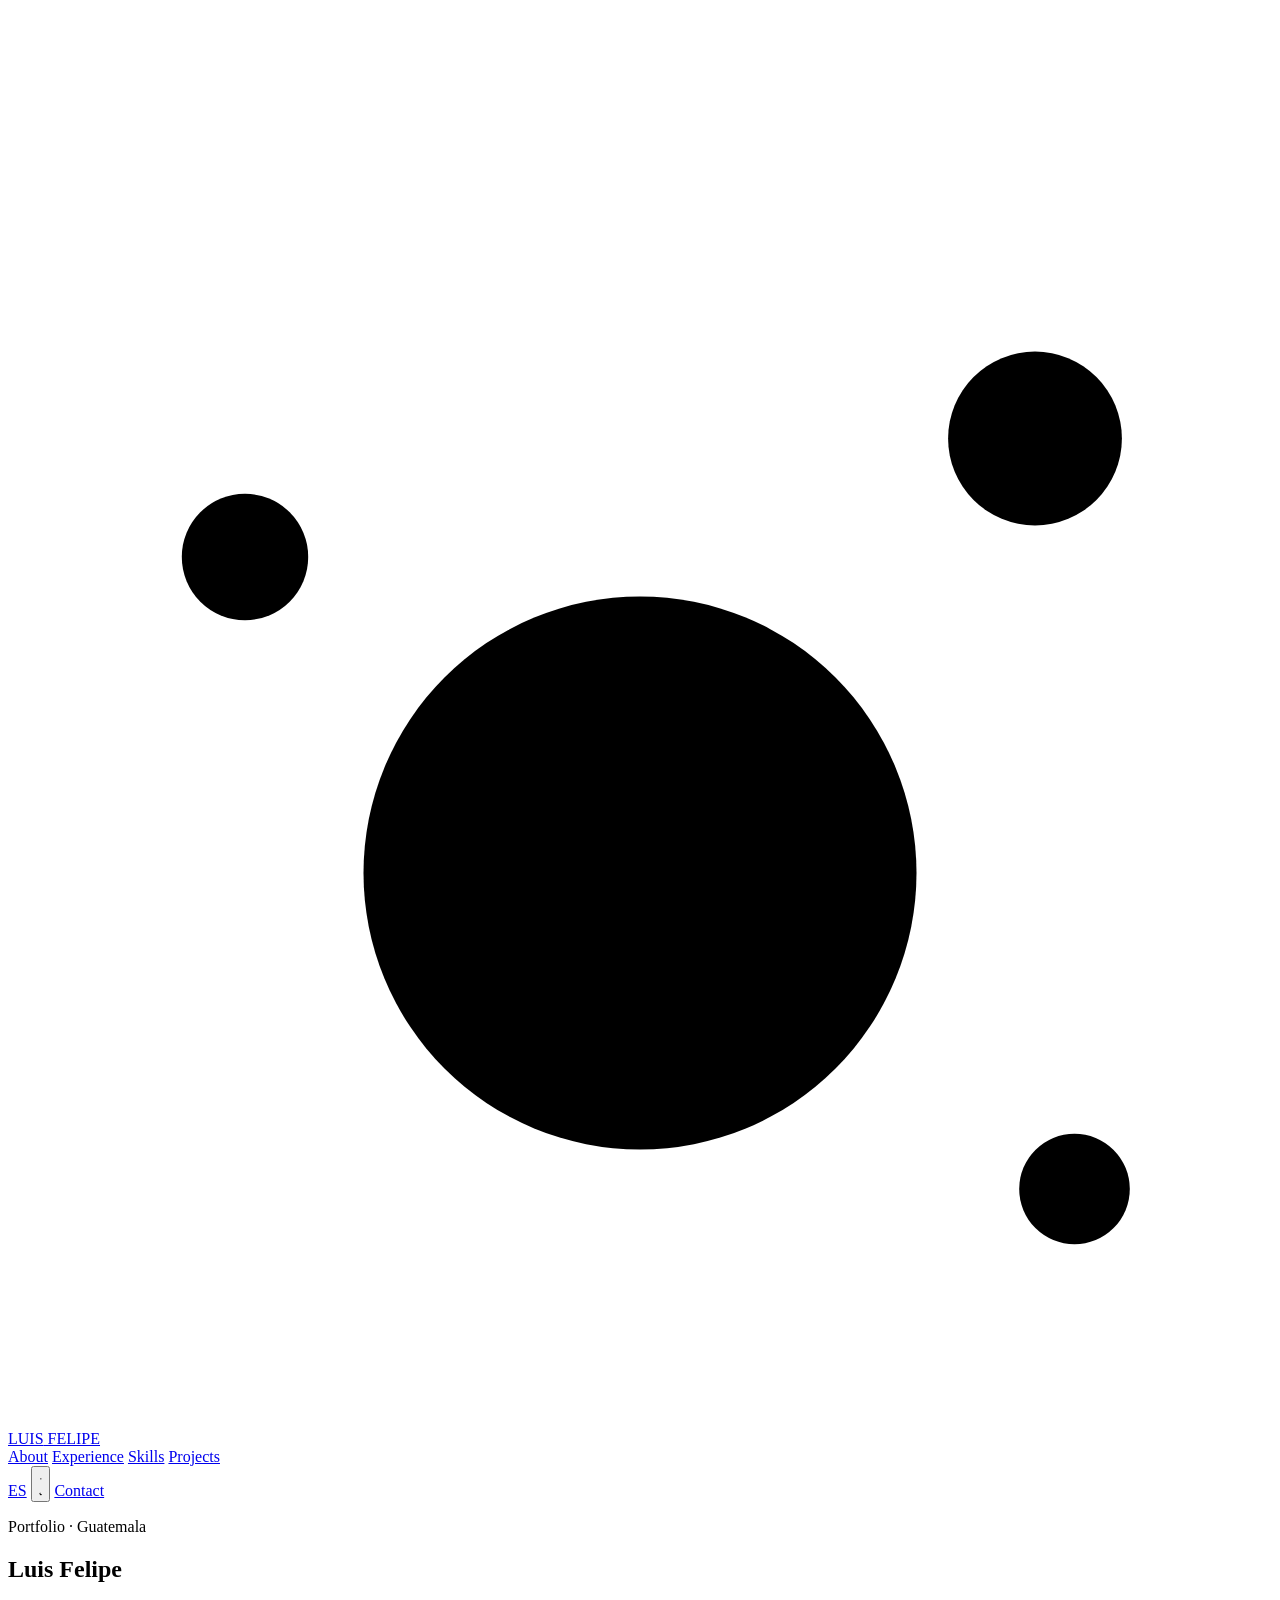
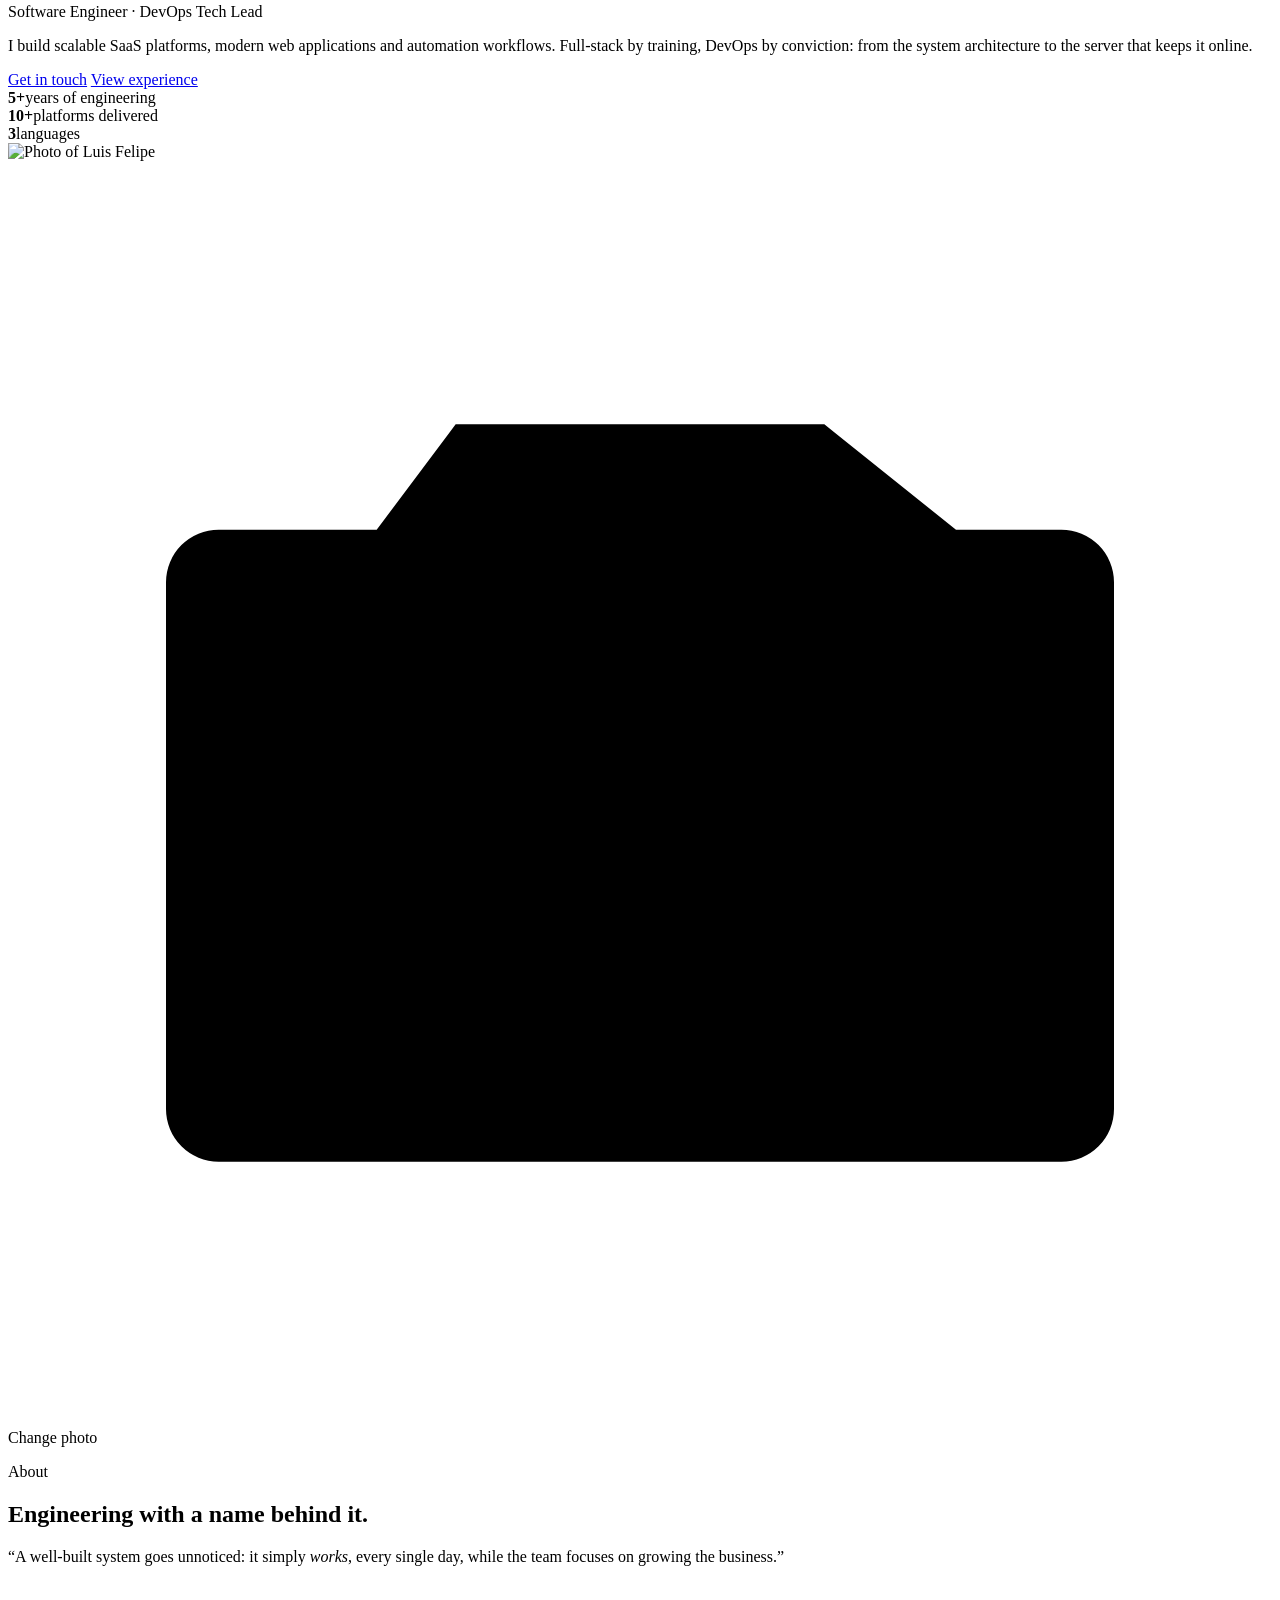
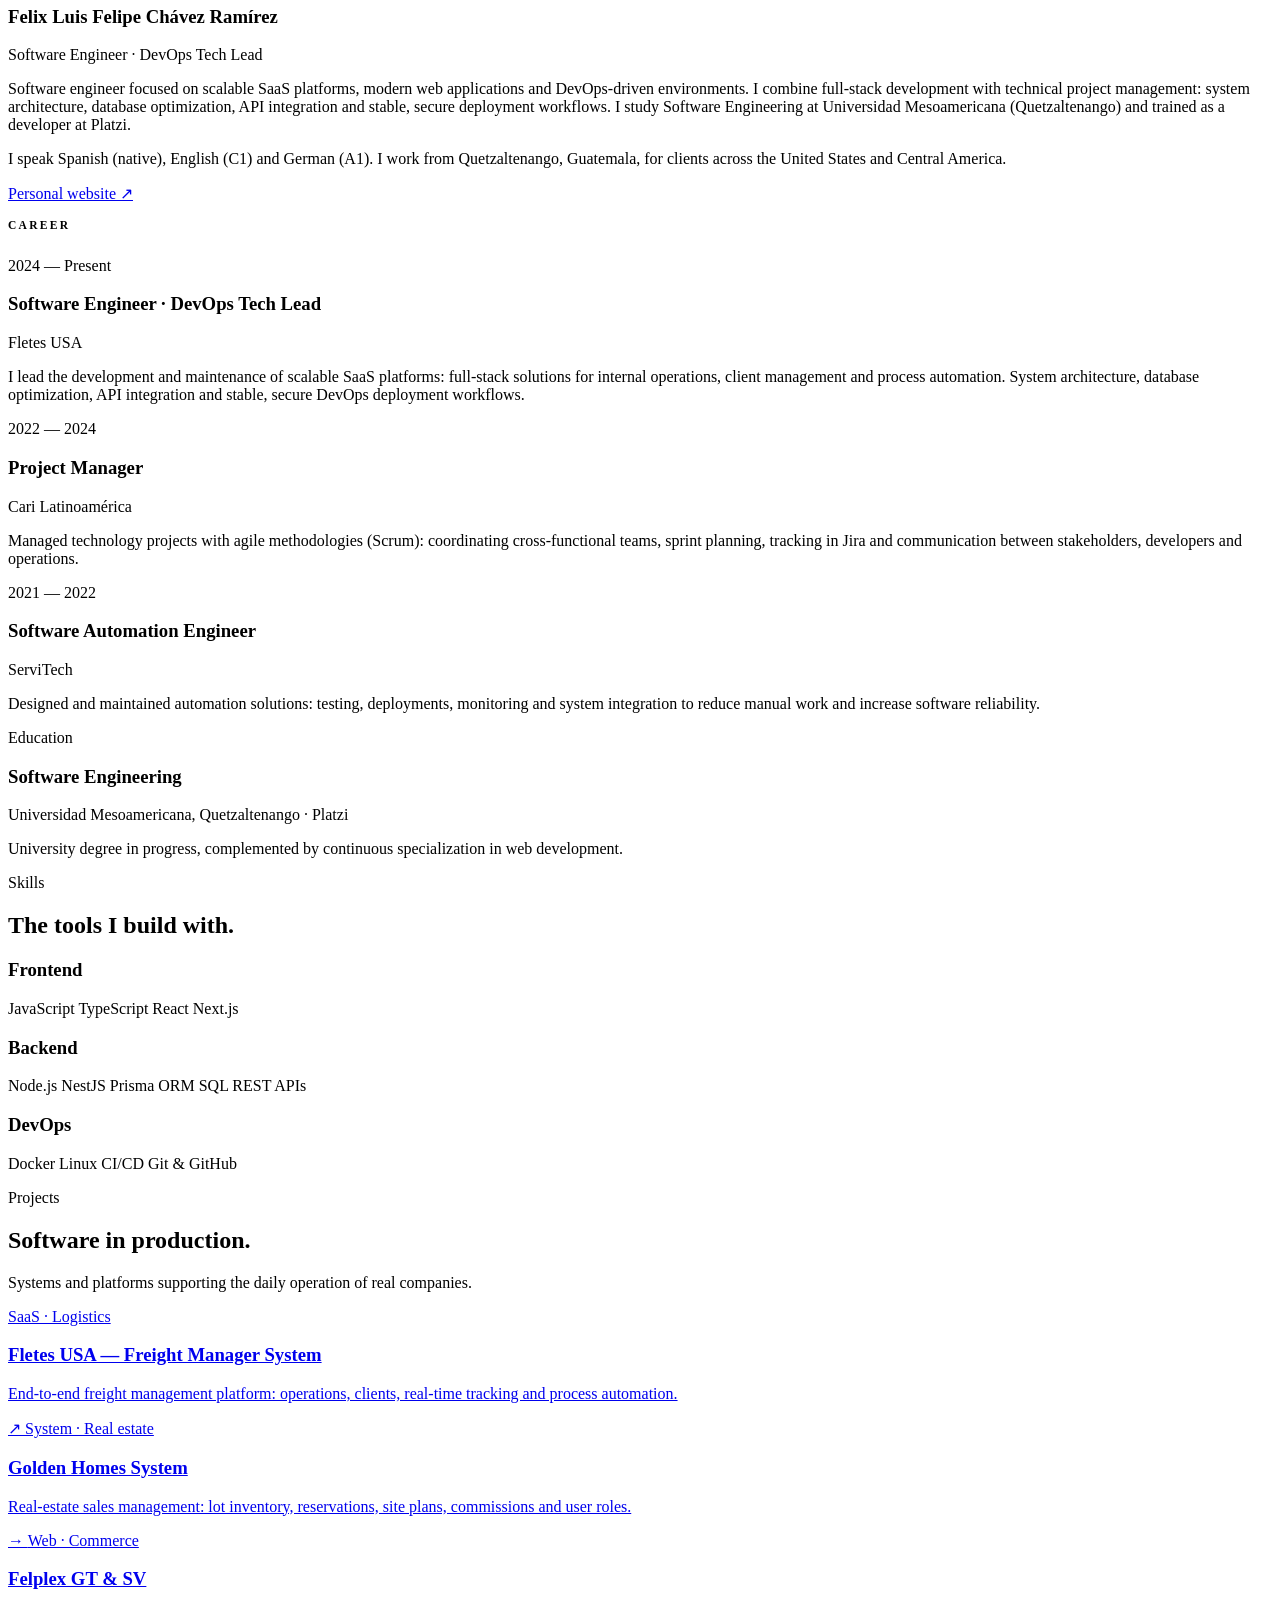
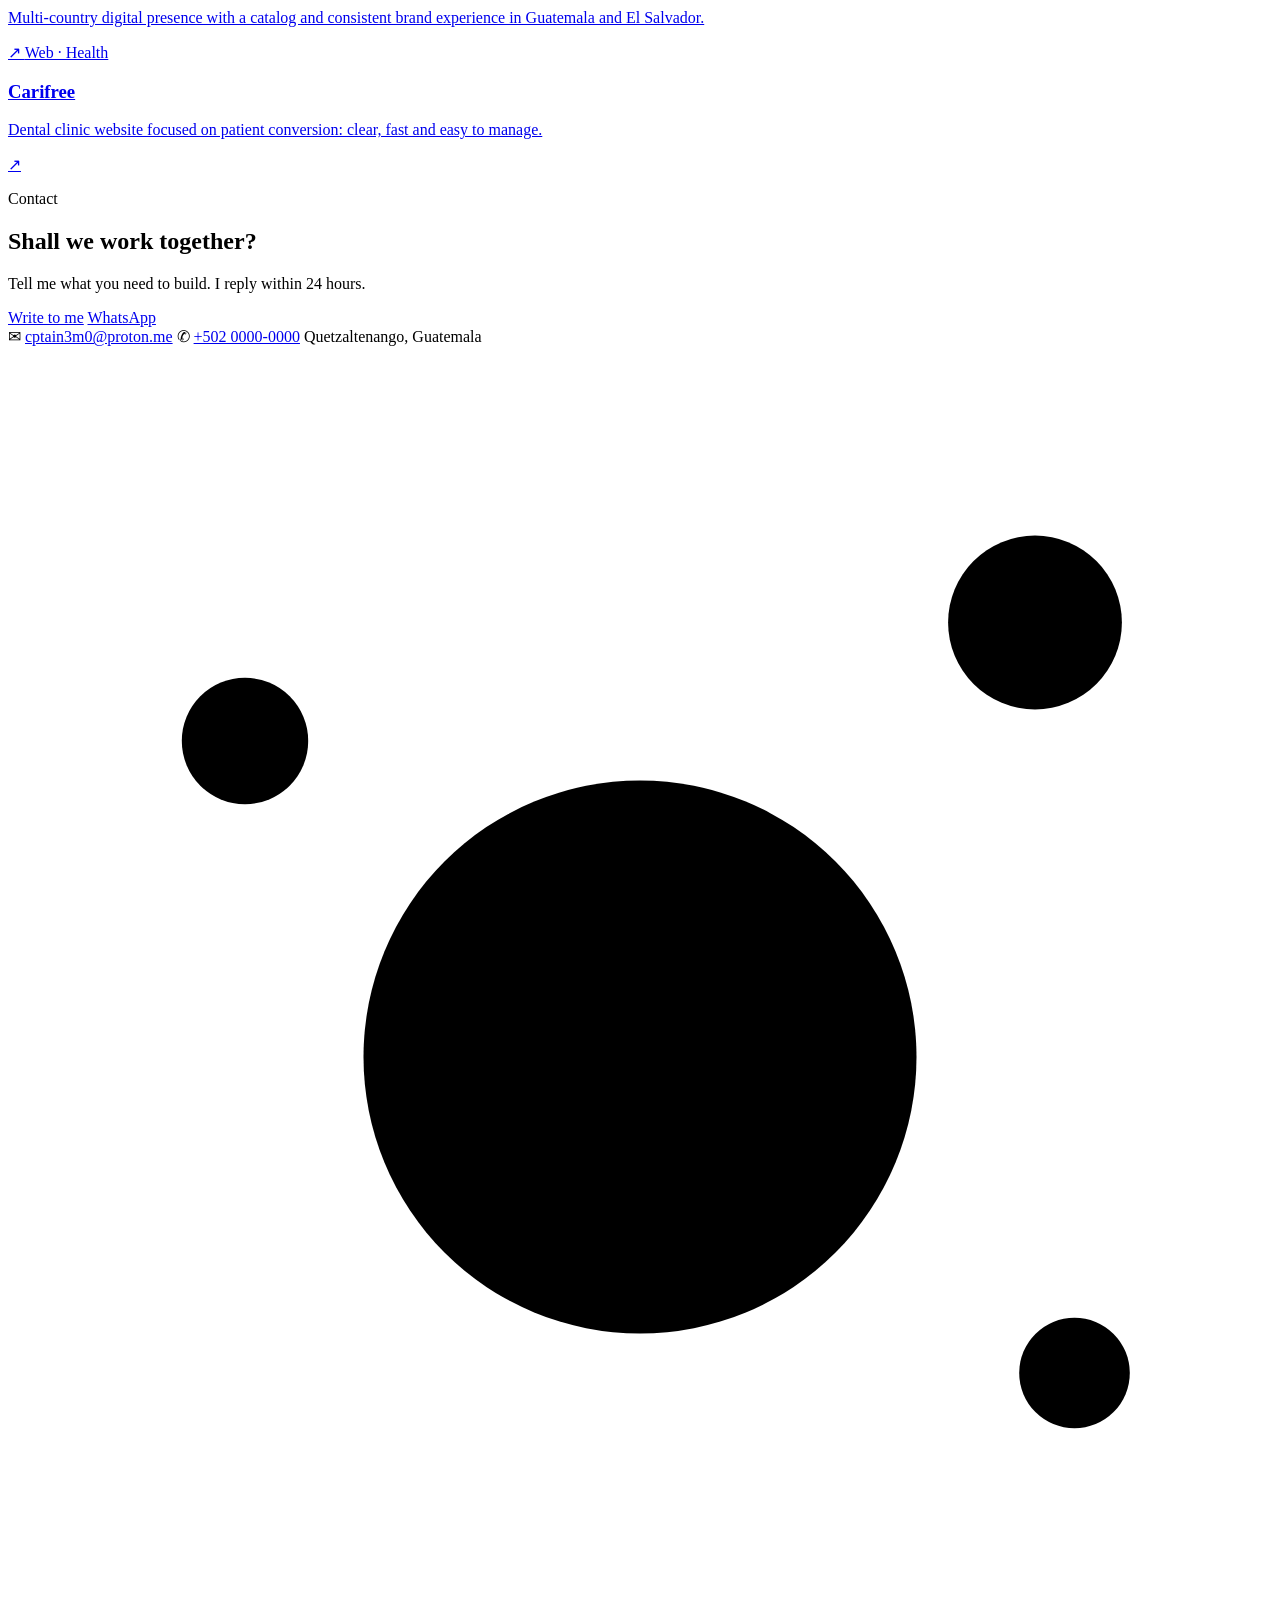
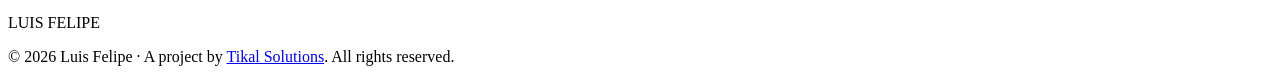
==== en/index.html @ 687fd3ce "feat: portafolio bilingüe (ES/EN) — hero con foto, sobre mí, trayectoria, habilidades, proyectos y c" ====
<!DOCTYPE html>
<html lang="en" data-theme="dark" data-alt-href="../index.html">
<head>
<meta charset="UTF-8" />
<meta name="viewport" content="width=device-width, initial-scale=1.0" />
<title>Luis Felipe — Software Engineer & DevOps Tech Lead</title>
<meta name="description" content="Portfolio of Felix Luis Felipe Chávez Ramírez — full-stack software engineer and DevOps. Scalable SaaS platforms, modern web apps and automation." />
<link rel="icon" href="data:image/svg+xml,%3Csvg xmlns='http://www.w3.org/2000/svg' viewBox='0 0 32 32'%3E%3Ccircle cx='16' cy='16' r='6' fill='%234f7cff'/%3E%3Ccircle cx='26' cy='8' r='2' fill='%234f7cff'/%3E%3Ccircle cx='6' cy='24' r='2' fill='%234f7cff'/%3E%3C/svg%3E" />
<link rel="preconnect" href="https://fonts.googleapis.com" />
<link rel="preconnect" href="https://fonts.gstatic.com" crossorigin />
<link href="https://fonts.googleapis.com/css2?family=Space+Mono:ital,wght@0,400;0,700;1,400&display=swap" rel="stylesheet" />
<link rel="stylesheet" href="../assets/styles.css" />
</head>
<body data-planet="on">

<canvas id="cosmos" aria-hidden="true"></canvas>

<header class="nav" id="nav">
  <div class="container nav-inner">
    <a class="brand" href="index.html" aria-label="Luis Felipe — home">
      <svg class="brand-mark" viewBox="0 0 32 32" aria-hidden="true">
        <circle cx="16" cy="18" r="7" fill="var(--accent)"/>
        <circle cx="26" cy="7" r="2.2" fill="var(--text)"/>
        <circle cx="6" cy="10" r="1.6" fill="var(--text)"/>
        <circle cx="27" cy="26" r="1.4" fill="var(--text)"/>
      </svg>
      LUIS<span>&nbsp;FELIPE</span>
    </a>
    <nav class="nav-links" aria-label="Main navigation">
      <a href="#about">About</a>
      <a href="#experience">Experience</a>
      <a href="#skills">Skills</a>
      <a href="#projects">Projects</a>
    </nav>
    <div class="nav-actions">
      <a class="lang-toggle" id="langToggle" href="../index.html" aria-label="Cambiar a español" lang="es" hreflang="es">ES</a>
      <button class="theme-toggle" id="themeToggle" aria-label="Toggle light/dark theme">
        <svg class="icon-sun" viewBox="0 0 24 24" aria-hidden="true"><circle cx="12" cy="12" r="4.2"/><path d="M12 2.5v2.4M12 19.1v2.4M2.5 12h2.4M19.1 12h2.4M5 5l1.7 1.7M17.3 17.3 19 19M19 5l-1.7 1.7M6.7 17.3 5 19"/></svg>
        <svg class="icon-moon" viewBox="0 0 24 24" aria-hidden="true"><path d="M20.2 14.5A8.3 8.3 0 0 1 9.5 3.8a8.3 8.3 0 1 0 10.7 10.7Z"/></svg>
      </button>
      <a class="btn btn-primary btn-sm" href="#contact">Contact</a>
    </div>
  </div>
</header>

<main class="page">

  <!-- ================= HERO ================= -->
  <section class="hero" id="home">
    <div class="container">
      <div class="hero-portfolio">
        <div class="hero-content">
          <p class="eyebrow" data-stagger="1">Portfolio · Guatemala</p>
          <h1 class="name" data-stagger="2">Luis Felipe</h1>
          <p class="role" data-stagger="2">Software Engineer · DevOps Tech Lead</p>
          <p class="lede" data-stagger="3">
            I build scalable SaaS platforms, modern web applications and automation workflows.
            Full-stack by training, DevOps by conviction: from the system architecture to the
            server that keeps it online.
          </p>
          <div class="hero-ctas" data-stagger="4">
            <a class="btn btn-primary" href="#contact">Get in touch</a>
            <a class="btn" href="#experience">View experience</a>
          </div>
          <div class="hero-meta" data-stagger="5">
            <div><strong>5+</strong>years of engineering</div>
            <div><strong>10+</strong>platforms delivered</div>
            <div><strong>3</strong>languages</div>
          </div>
        </div>
        <div class="portrait-wrap" data-stagger="3">
          <img id="portrait" src="../assets/img/luis.jpg" alt="Photo of Luis Felipe" />
          <label class="portrait-edit" for="photoInput">
            <svg viewBox="0 0 24 24" aria-hidden="true"><path d="M4 7h3l1.5-2h7L18 7h2a1 1 0 0 1 1 1v10a1 1 0 0 1-1 1H4a1 1 0 0 1-1-1V8a1 1 0 0 1 1-1Z"/><circle cx="12" cy="13" r="3.2"/></svg>
            Change photo
          </label>
          <input type="file" id="photoInput" accept="image/*" hidden />
        </div>
      </div>
    </div>
  </section>

  <!-- ================= ABOUT ================= -->
  <section id="about">
    <div class="container">
      <div class="section-head reveal">
        <p class="eyebrow">About</p>
        <h2>Engineering with a name behind it.</h2>
      </div>
      <div class="founder">
        <div class="reveal">
          <p class="founder-quote">
            “A well-built system goes unnoticed: it simply <em>works</em>, every single day,
            while the team focuses on growing the business.”
          </p>
          <div class="founder-card" style="margin-top: 40px;">
            <h3>Felix Luis Felipe Chávez Ramírez</h3>
            <p class="role">Software Engineer · DevOps Tech Lead</p>
            <p>
              Software engineer focused on scalable SaaS platforms, modern web applications and
              DevOps-driven environments. I combine full-stack development with technical project
              management: system architecture, database optimization, API integration and stable,
              secure deployment workflows. I study Software Engineering at Universidad Mesoamericana
              (Quetzaltenango) and trained as a developer at Platzi.
            </p>
            <p>
              I speak Spanish (native), English (C1) and German (A1). I work from Quetzaltenango,
              Guatemala, for clients across the United States and Central America.
            </p>
            <div class="case-actions">
              <a class="btn btn-sm" href="https://luisf3lipe.vercel.app/about" target="_blank" rel="noopener">Personal website ↗</a>
            </div>
          </div>
        </div>

        <div class="reveal" data-delay="1" id="experience" style="scroll-margin-top: 90px;">
          <h4 style="font-family: var(--font-mono); font-size: 0.72rem; letter-spacing: 0.2em; text-transform: uppercase; color: var(--accent); margin-bottom: 26px;">Career</h4>
          <div class="timeline">
            <div class="t-item">
              <span class="when">2024 — Present</span>
              <h3>Software Engineer · DevOps Tech Lead</h3>
              <p class="where">Fletes USA</p>
              <p>
                I lead the development and maintenance of scalable SaaS platforms: full-stack solutions
                for internal operations, client management and process automation. System architecture,
                database optimization, API integration and stable, secure DevOps deployment workflows.
              </p>
            </div>
            <div class="t-item">
              <span class="when">2022 — 2024</span>
              <h3>Project Manager</h3>
              <p class="where">Cari Latinoamérica</p>
              <p>
                Managed technology projects with agile methodologies (Scrum): coordinating
                cross-functional teams, sprint planning, tracking in Jira and communication between
                stakeholders, developers and operations.
              </p>
            </div>
            <div class="t-item">
              <span class="when">2021 — 2022</span>
              <h3>Software Automation Engineer</h3>
              <p class="where">ServiTech</p>
              <p>
                Designed and maintained automation solutions: testing, deployments, monitoring and
                system integration to reduce manual work and increase software reliability.
              </p>
            </div>
            <div class="t-item">
              <span class="when">Education</span>
              <h3>Software Engineering</h3>
              <p class="where">Universidad Mesoamericana, Quetzaltenango · Platzi</p>
              <p>University degree in progress, complemented by continuous specialization in web development.</p>
            </div>
          </div>
        </div>
      </div>
    </div>
  </section>

  <!-- ================= SKILLS ================= -->
  <section id="skills">
    <div class="container">
      <div class="section-head reveal">
        <p class="eyebrow">Skills</p>
        <h2>The tools I build with.</h2>
      </div>
      <div class="skill-groups">
        <div class="skill-group reveal">
          <h3>Frontend</h3>
          <div class="chips">
            <span class="chip">JavaScript</span>
            <span class="chip">TypeScript</span>
            <span class="chip">React</span>
            <span class="chip">Next.js</span>
          </div>
        </div>
        <div class="skill-group reveal" data-delay="1">
          <h3>Backend</h3>
          <div class="chips">
            <span class="chip">Node.js</span>
            <span class="chip">NestJS</span>
            <span class="chip">Prisma ORM</span>
            <span class="chip">SQL</span>
            <span class="chip">REST APIs</span>
          </div>
        </div>
        <div class="skill-group reveal" data-delay="2">
          <h3>DevOps</h3>
          <div class="chips">
            <span class="chip">Docker</span>
            <span class="chip">Linux</span>
            <span class="chip">CI/CD</span>
            <span class="chip">Git &amp; GitHub</span>
          </div>
        </div>
      </div>
    </div>
  </section>

  <!-- ================= PROJECTS ================= -->
  <section id="projects">
    <div class="container">
      <div class="section-head reveal">
        <p class="eyebrow">Projects</p>
        <h2>Software in production.</h2>
        <p>Systems and platforms supporting the daily operation of real companies.</p>
      </div>
      <div class="projects">
        <a class="project reveal" href="https://freightmanagementsystem.us.com" target="_blank" rel="noopener">
          <span class="tag">SaaS · Logistics</span>
          <span>
            <h3>Fletes USA — Freight Manager System</h3>
            <p>End-to-end freight management platform: operations, clients, real-time tracking and process automation.</p>
          </span>
          <span class="arrow" aria-hidden="true">↗</span>
        </a>
        <a class="project reveal" data-delay="1" href="#contact">
          <span class="tag">System · Real estate</span>
          <span>
            <h3>Golden Homes System</h3>
            <p>Real-estate sales management: lot inventory, reservations, site plans, commissions and user roles.</p>
          </span>
          <span class="arrow" aria-hidden="true">→</span>
        </a>
        <a class="project reveal" data-delay="2" href="https://www.felplex.com" target="_blank" rel="noopener">
          <span class="tag">Web · Commerce</span>
          <span>
            <h3>Felplex GT &amp; SV</h3>
            <p>Multi-country digital presence with a catalog and consistent brand experience in Guatemala and El Salvador.</p>
          </span>
          <span class="arrow" aria-hidden="true">↗</span>
        </a>
        <a class="project reveal" data-delay="3" href="https://carifree.com/" target="_blank" rel="noopener">
          <span class="tag">Web · Health</span>
          <span>
            <h3>Carifree</h3>
            <p>Dental clinic website focused on patient conversion: clear, fast and easy to manage.</p>
          </span>
          <span class="arrow" aria-hidden="true">↗</span>
        </a>
      </div>
    </div>
  </section>

  <!-- ================= CONTACT ================= -->
  <section id="contact">
    <div class="container">
      <div class="contact-panel reveal">
        <p class="eyebrow centered">Contact</p>
        <h2>Shall we work together?</h2>
        <p>Tell me what you need to build. I reply within 24 hours.</p>
        <div class="hero-ctas centered">
          <a class="btn btn-primary" href="mailto:cptain3m0@proton.me?subject=Contact%20from%20portfolio">Write to me</a>
          <a class="btn" href="https://wa.me/00000000000" target="_blank" rel="noopener">WhatsApp</a>
        </div>
        <div class="contact-lines">
          <span>✉ <a href="mailto:cptain3m0@proton.me">cptain3m0@proton.me</a></span>
          <span>✆ <a href="tel:+00000000000">+502 0000-0000</a></span>
          <span>Quetzaltenango, Guatemala</span>
        </div>
      </div>
    </div>
  </section>

  <footer class="footer-portfolio">
    <div class="container">
      <span class="sig">
        <svg class="brand-mark" viewBox="0 0 32 32" aria-hidden="true">
          <circle cx="16" cy="18" r="7" fill="var(--accent)"/>
          <circle cx="26" cy="7" r="2.2" fill="var(--text)"/>
          <circle cx="6" cy="10" r="1.6" fill="var(--text)"/>
          <circle cx="27" cy="26" r="1.4" fill="var(--text)"/>
        </svg>
        LUIS FELIPE
      </span>
      <p class="from">© 2026 Luis Felipe · A project by <a href="https://freightmanagementsystem.us.com" target="_blank" rel="noopener">Tikal Solutions</a>. All rights reserved.</p>
    </div>
  </footer>

</main>

<script src="../assets/app.js"></script>
</body>
</html>
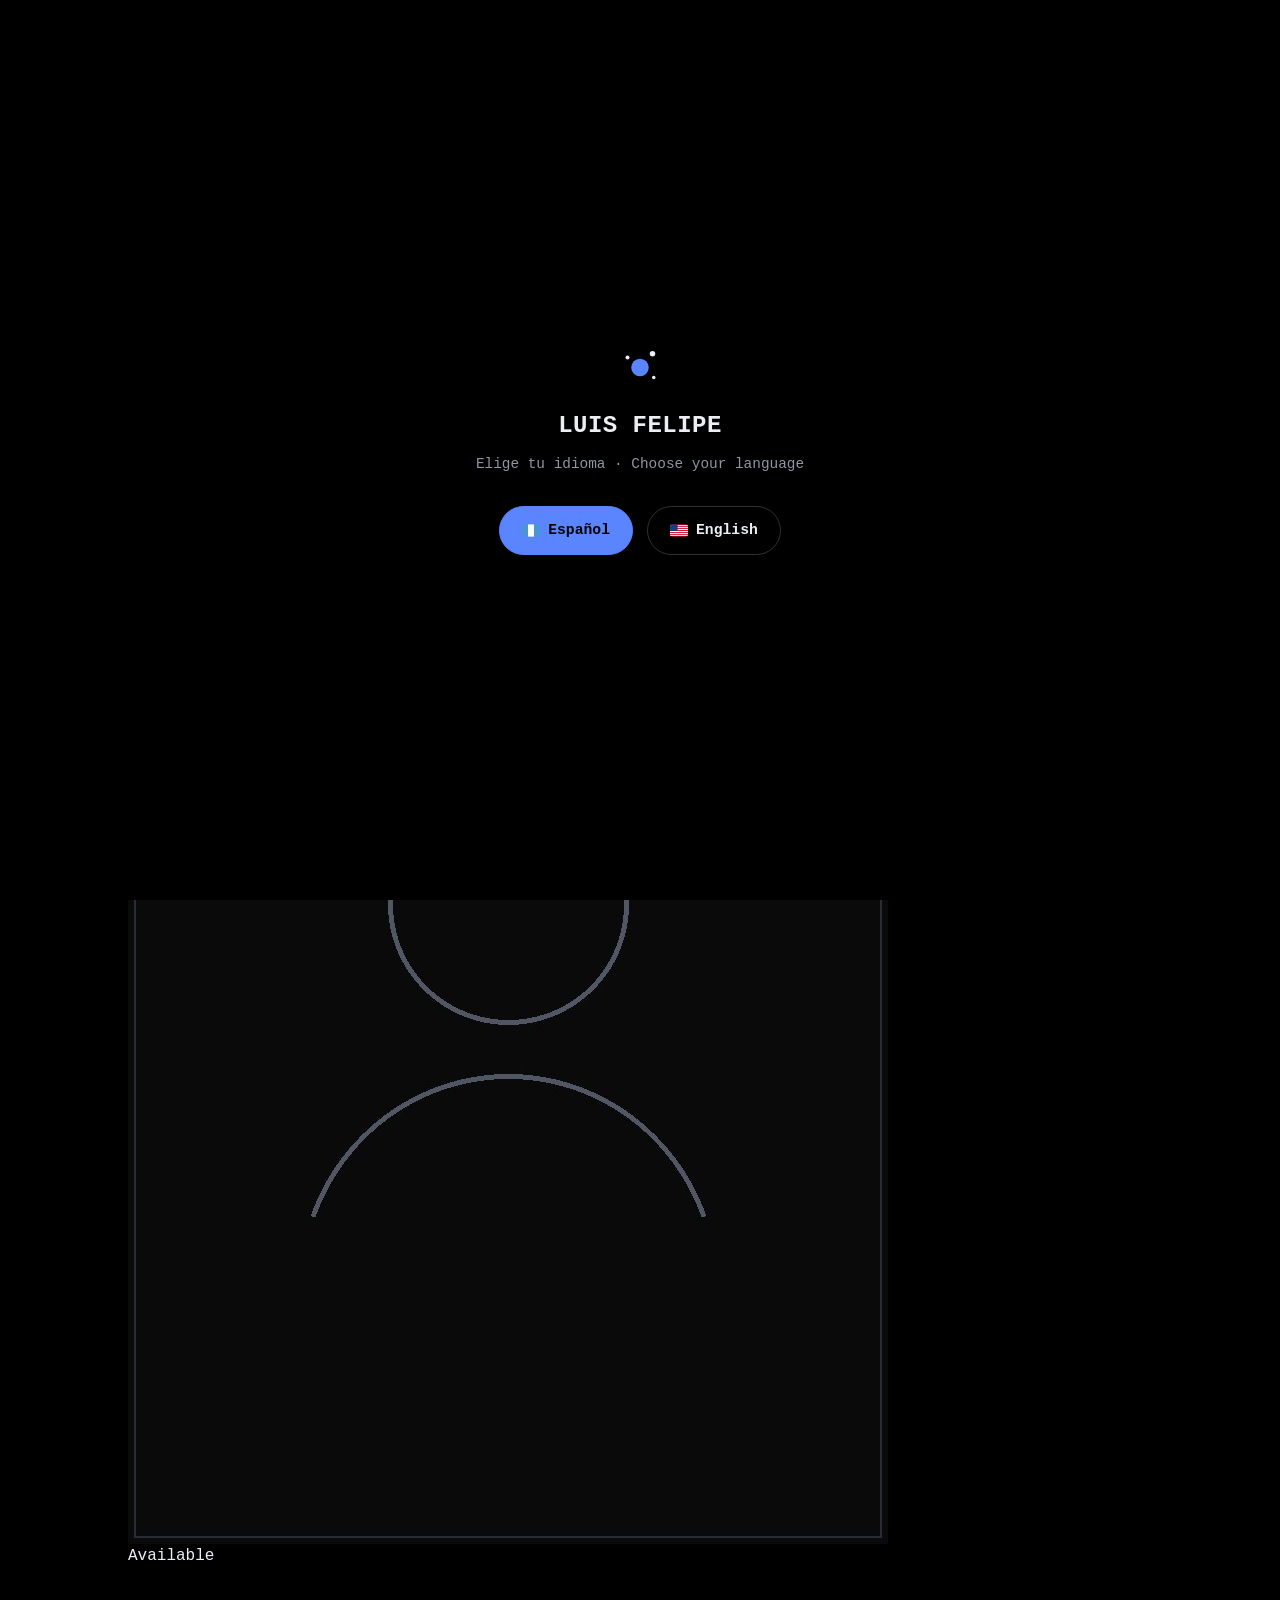
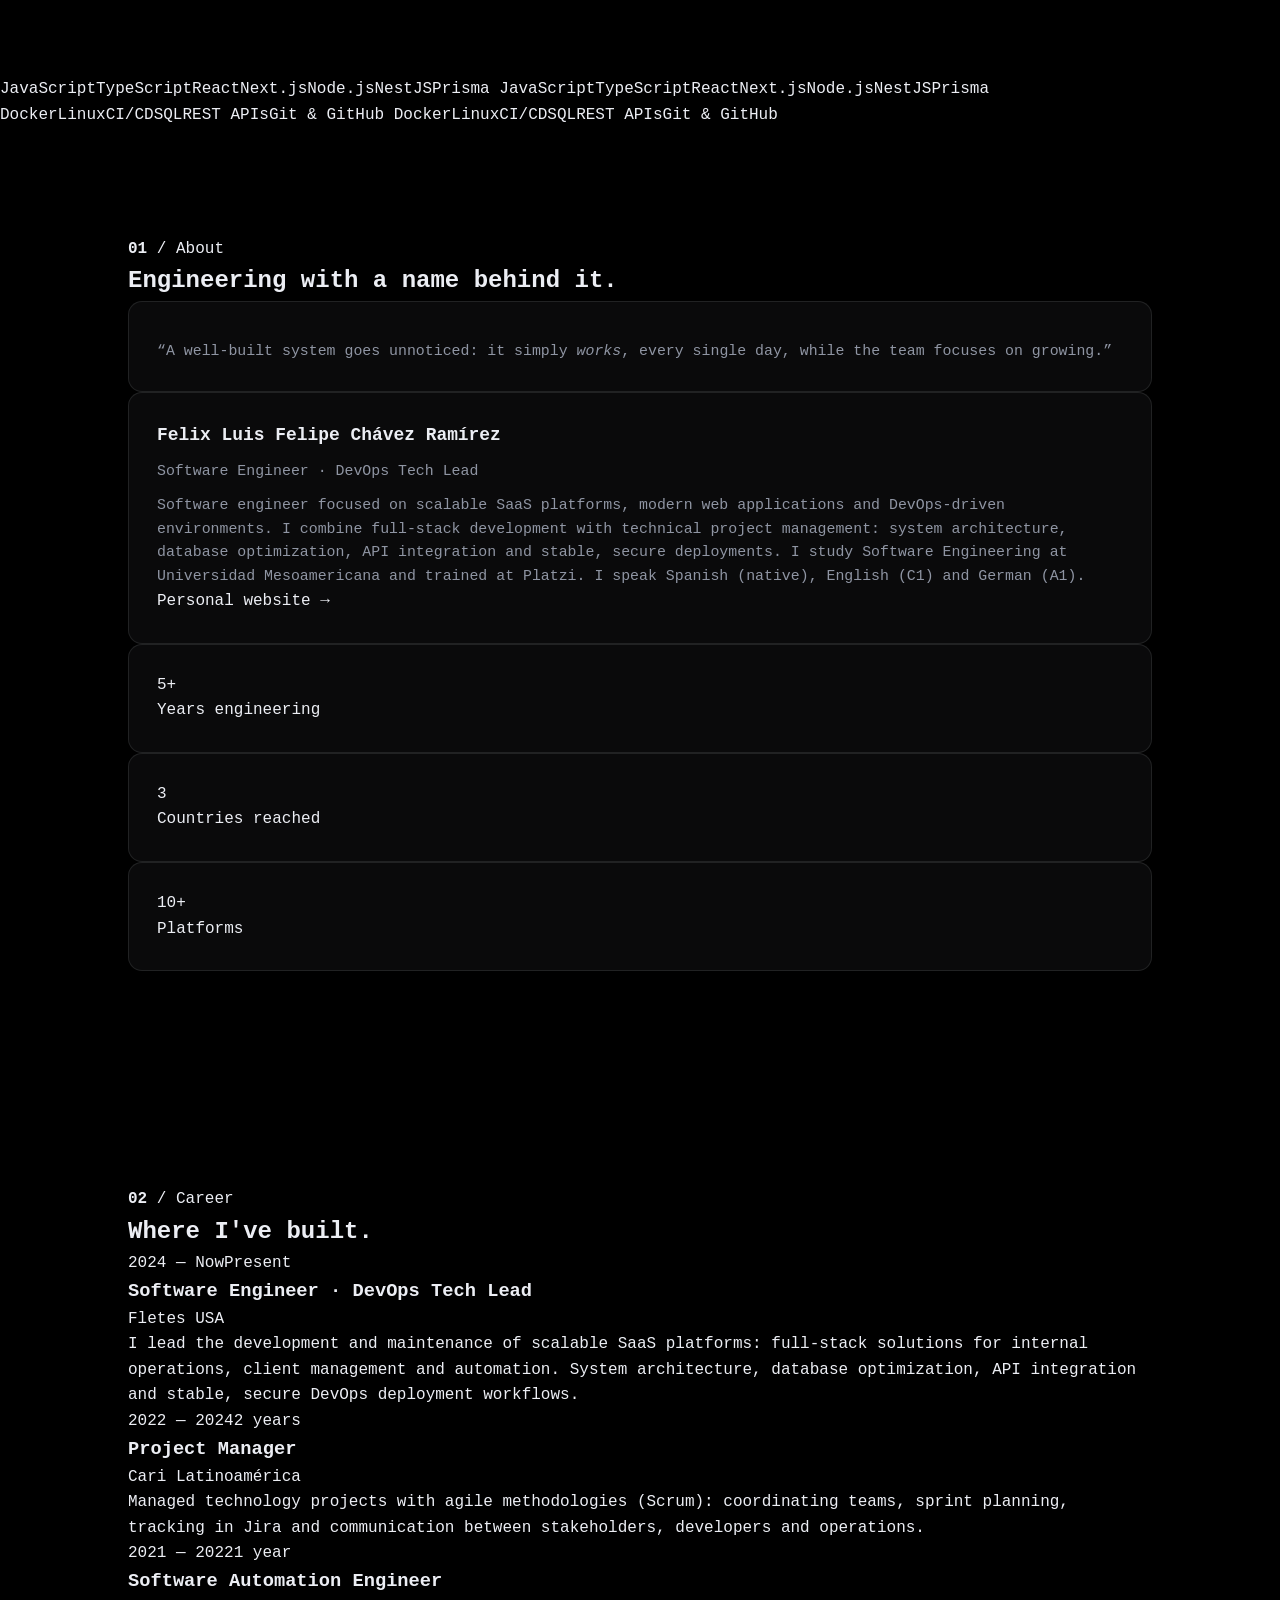
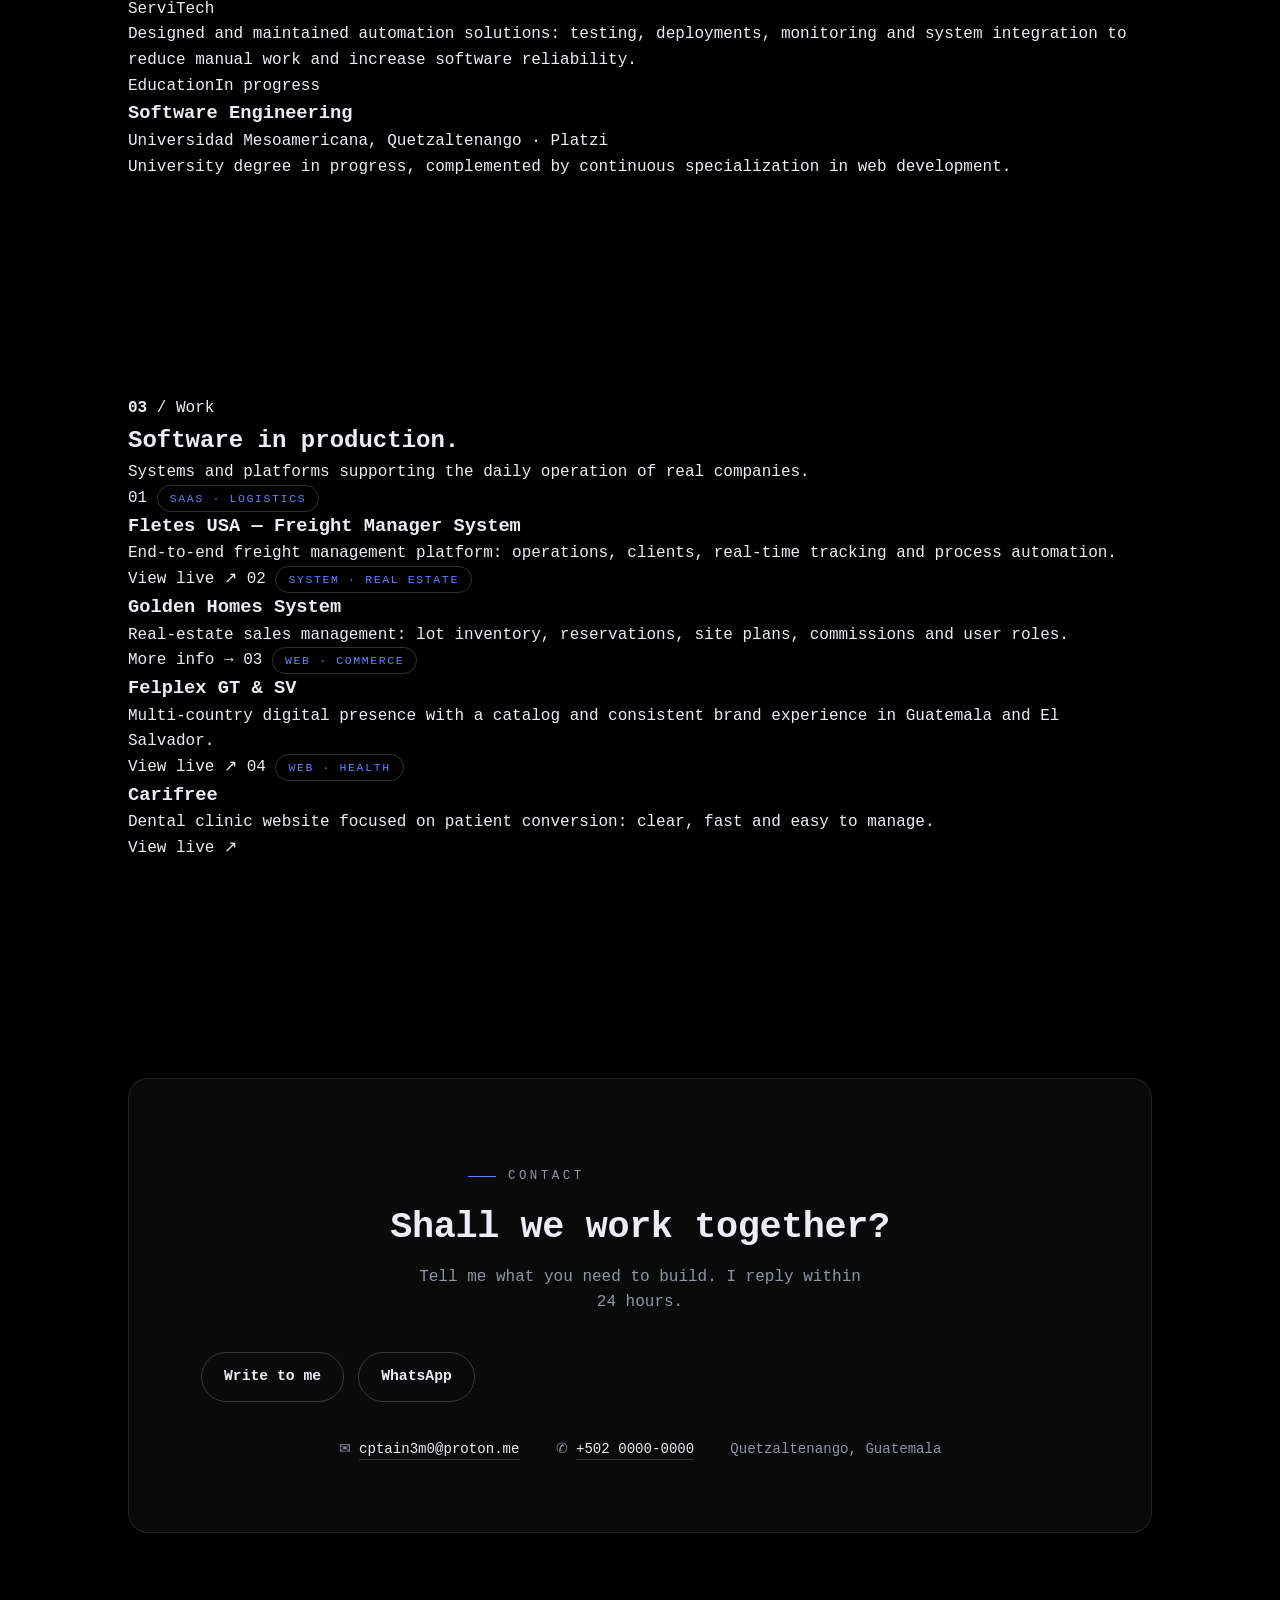
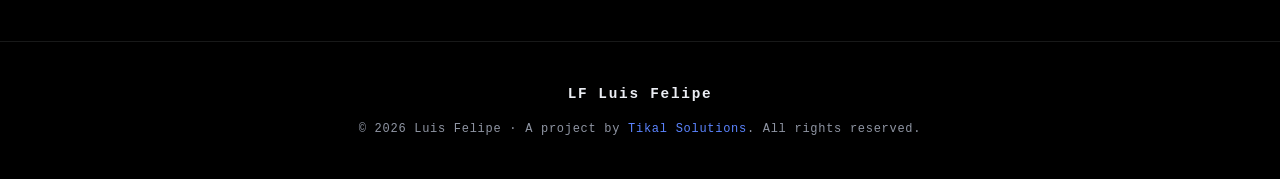
==== commit 583177ec: "feat: layout editorial propio — hero asimétrico con retrato, marquee de stack, bento 'sobre mí', tim" ====
--- a/en/index.html
+++ b/en/index.html
@@ -5,10 +5,10 @@
 <meta name="viewport" content="width=device-width, initial-scale=1.0" />
 <title>Luis Felipe — Software Engineer & DevOps Tech Lead</title>
 <meta name="description" content="Portfolio of Felix Luis Felipe Chávez Ramírez — full-stack software engineer and DevOps. Scalable SaaS platforms, modern web apps and automation." />
-<link rel="icon" href="data:image/svg+xml,%3Csvg xmlns='http://www.w3.org/2000/svg' viewBox='0 0 32 32'%3E%3Ccircle cx='16' cy='16' r='6' fill='%234f7cff'/%3E%3Ccircle cx='26' cy='8' r='2' fill='%234f7cff'/%3E%3Ccircle cx='6' cy='24' r='2' fill='%234f7cff'/%3E%3C/svg%3E" />
+<link rel="icon" href="data:image/svg+xml,%3Csvg xmlns='http://www.w3.org/2000/svg' viewBox='0 0 32 32'%3E%3Crect width='32' height='32' rx='9' fill='%23ff6a2b'/%3E%3C/svg%3E" />
 <link rel="preconnect" href="https://fonts.googleapis.com" />
 <link rel="preconnect" href="https://fonts.gstatic.com" crossorigin />
-<link href="https://fonts.googleapis.com/css2?family=Space+Mono:ital,wght@0,400;0,700;1,400&display=swap" rel="stylesheet" />
+<link href="https://fonts.googleapis.com/css2?family=Sora:wght@500;600;700;800&family=Inter:wght@400;500;600&family=JetBrains+Mono:wght@400;500;700&display=swap" rel="stylesheet" />
 <link rel="stylesheet" href="../assets/styles.css" />
 </head>
 <body data-planet="on">
@@ -18,19 +18,14 @@
 <header class="nav" id="nav">
   <div class="container nav-inner">
     <a class="brand" href="index.html" aria-label="Luis Felipe — home">
-      <svg class="brand-mark" viewBox="0 0 32 32" aria-hidden="true">
-        <circle cx="16" cy="18" r="7" fill="var(--accent)"/>
-        <circle cx="26" cy="7" r="2.2" fill="var(--text)"/>
-        <circle cx="6" cy="10" r="1.6" fill="var(--text)"/>
-        <circle cx="27" cy="26" r="1.4" fill="var(--text)"/>
-      </svg>
-      LUIS<span>&nbsp;FELIPE</span>
+      <span class="brand-badge">LF</span>
+      <span class="brand-name"><b>Luis Felipe</b><em>Software Engineer</em></span>
     </a>
     <nav class="nav-links" aria-label="Main navigation">
       <a href="#about">About</a>
-      <a href="#experience">Experience</a>
-      <a href="#skills">Skills</a>
-      <a href="#projects">Projects</a>
+      <a href="#experience">Career</a>
+      <a href="#work">Work</a>
+      <a href="#contact">Contact</a>
     </nav>
     <div class="nav-actions">
       <a class="lang-toggle" id="langToggle" href="../index.html" aria-label="Cambiar a español" lang="es" hreflang="es">ES</a>
@@ -48,28 +43,32 @@
   <!-- ================= HERO ================= -->
   <section class="hero" id="home">
     <div class="container">
-      <div class="hero-portfolio">
+      <div class="hero-grid">
         <div class="hero-content">
           <p class="eyebrow" data-stagger="1">Portfolio · Guatemala</p>
-          <h1 class="name" data-stagger="2">Luis Felipe</h1>
-          <p class="role" data-stagger="2">Software Engineer · DevOps Tech Lead</p>
+          <h1 class="name" data-stagger="2"><span class="l1">Luis</span><br><span class="l2">Felipe</span></h1>
+          <p class="role" data-stagger="3"><span class="dot"></span> Software Engineer · DevOps Tech Lead</p>
           <p class="lede" data-stagger="3">
             I build scalable SaaS platforms, modern web applications and automation workflows.
-            Full-stack by training, DevOps by conviction: from the system architecture to the
-            server that keeps it online.
+            Full-stack by training, DevOps by conviction — from the architecture to the server that keeps it online.
           </p>
           <div class="hero-ctas" data-stagger="4">
             <a class="btn btn-primary" href="#contact">Get in touch</a>
-            <a class="btn" href="#experience">View experience</a>
-          </div>
-          <div class="hero-meta" data-stagger="5">
-            <div><strong>5+</strong>years of engineering</div>
-            <div><strong>10+</strong>platforms delivered</div>
+            <a class="btn" href="#work">View work</a>
+          </div>
+          <div class="hero-facts" data-stagger="5">
+            <div><strong>5<em>+</em></strong>years of engineering</div>
+            <div><strong>10<em>+</em></strong>platforms delivered</div>
             <div><strong>3</strong>languages</div>
           </div>
         </div>
-        <div class="portrait-wrap" data-stagger="3">
-          <img id="portrait" src="../assets/img/luis.jpg" alt="Photo of Luis Felipe" />
+        <div class="portrait" data-stagger="3">
+          <span class="bracket tl" aria-hidden="true"></span>
+          <span class="bracket br" aria-hidden="true"></span>
+          <div class="frame">
+            <img id="portrait" src="../assets/img/luis.jpg" alt="Photo of Luis Felipe" />
+          </div>
+          <span class="badge"><span class="pulse"></span> Available</span>
           <label class="portrait-edit" for="photoInput">
             <svg viewBox="0 0 24 24" aria-hidden="true"><path d="M4 7h3l1.5-2h7L18 7h2a1 1 0 0 1 1 1v10a1 1 0 0 1-1 1H4a1 1 0 0 1-1-1V8a1 1 0 0 1 1-1Z"/><circle cx="12" cy="13" r="3.2"/></svg>
             Change photo
@@ -80,163 +79,137 @@
     </div>
   </section>
 
-  <!-- ================= ABOUT ================= -->
+  <!-- ================= MARQUEE / STACK ================= -->
+  <div class="marquee" aria-label="Technologies">
+    <div class="marquee-row">
+      <span class="marquee-item">JavaScript</span><span class="marquee-item ghost">TypeScript</span><span class="marquee-item">React</span><span class="marquee-item ghost">Next.js</span><span class="marquee-item">Node.js</span><span class="marquee-item ghost">NestJS</span><span class="marquee-item">Prisma</span>
+      <span class="marquee-item">JavaScript</span><span class="marquee-item ghost">TypeScript</span><span class="marquee-item">React</span><span class="marquee-item ghost">Next.js</span><span class="marquee-item">Node.js</span><span class="marquee-item ghost">NestJS</span><span class="marquee-item">Prisma</span>
+    </div>
+    <div class="marquee-row rev">
+      <span class="marquee-item">Docker</span><span class="marquee-item ghost">Linux</span><span class="marquee-item">CI/CD</span><span class="marquee-item ghost">SQL</span><span class="marquee-item">REST APIs</span><span class="marquee-item ghost">Git &amp; GitHub</span>
+      <span class="marquee-item">Docker</span><span class="marquee-item ghost">Linux</span><span class="marquee-item">CI/CD</span><span class="marquee-item ghost">SQL</span><span class="marquee-item">REST APIs</span><span class="marquee-item ghost">Git &amp; GitHub</span>
+    </div>
+  </div>
+
+  <!-- ================= ABOUT (bento) ================= -->
   <section id="about">
     <div class="container">
-      <div class="section-head reveal">
-        <p class="eyebrow">About</p>
+      <div class="sec-head reveal">
+        <p class="sec-index"><b>01</b> / About</p>
         <h2>Engineering with a name behind it.</h2>
       </div>
-      <div class="founder">
-        <div class="reveal">
-          <p class="founder-quote">
-            “A well-built system goes unnoticed: it simply <em>works</em>, every single day,
-            while the team focuses on growing the business.”
+      <div class="bento">
+        <div class="card quote reveal">
+          <p>“A well-built system goes unnoticed: it simply <em>works</em>, every single day, while the team focuses on growing.”</p>
+        </div>
+        <div class="card span-2 reveal">
+          <h3>Felix Luis Felipe Chávez Ramírez</h3>
+          <p class="role-line">Software Engineer · DevOps Tech Lead</p>
+          <p class="body">
+            Software engineer focused on scalable SaaS platforms, modern web applications and DevOps-driven
+            environments. I combine full-stack development with technical project management: system
+            architecture, database optimization, API integration and stable, secure deployments. I study
+            Software Engineering at Universidad Mesoamericana and trained at Platzi. I speak Spanish (native),
+            English (C1) and German (A1).
           </p>
-          <div class="founder-card" style="margin-top: 40px;">
-            <h3>Felix Luis Felipe Chávez Ramírez</h3>
-            <p class="role">Software Engineer · DevOps Tech Lead</p>
-            <p>
-              Software engineer focused on scalable SaaS platforms, modern web applications and
-              DevOps-driven environments. I combine full-stack development with technical project
-              management: system architecture, database optimization, API integration and stable,
-              secure deployment workflows. I study Software Engineering at Universidad Mesoamericana
-              (Quetzaltenango) and trained as a developer at Platzi.
-            </p>
-            <p>
-              I speak Spanish (native), English (C1) and German (A1). I work from Quetzaltenango,
-              Guatemala, for clients across the United States and Central America.
-            </p>
-            <div class="case-actions">
-              <a class="btn btn-sm" href="https://luisf3lipe.vercel.app/about" target="_blank" rel="noopener">Personal website ↗</a>
-            </div>
-          </div>
-        </div>
-
-        <div class="reveal" data-delay="1" id="experience" style="scroll-margin-top: 90px;">
-          <h4 style="font-family: var(--font-mono); font-size: 0.72rem; letter-spacing: 0.2em; text-transform: uppercase; color: var(--accent); margin-bottom: 26px;">Career</h4>
-          <div class="timeline">
-            <div class="t-item">
-              <span class="when">2024 — Present</span>
-              <h3>Software Engineer · DevOps Tech Lead</h3>
-              <p class="where">Fletes USA</p>
-              <p>
-                I lead the development and maintenance of scalable SaaS platforms: full-stack solutions
-                for internal operations, client management and process automation. System architecture,
-                database optimization, API integration and stable, secure DevOps deployment workflows.
-              </p>
-            </div>
-            <div class="t-item">
-              <span class="when">2022 — 2024</span>
-              <h3>Project Manager</h3>
-              <p class="where">Cari Latinoamérica</p>
-              <p>
-                Managed technology projects with agile methodologies (Scrum): coordinating
-                cross-functional teams, sprint planning, tracking in Jira and communication between
-                stakeholders, developers and operations.
-              </p>
-            </div>
-            <div class="t-item">
-              <span class="when">2021 — 2022</span>
-              <h3>Software Automation Engineer</h3>
-              <p class="where">ServiTech</p>
-              <p>
-                Designed and maintained automation solutions: testing, deployments, monitoring and
-                system integration to reduce manual work and increase software reliability.
-              </p>
-            </div>
-            <div class="t-item">
-              <span class="when">Education</span>
-              <h3>Software Engineering</h3>
-              <p class="where">Universidad Mesoamericana, Quetzaltenango · Platzi</p>
-              <p>University degree in progress, complemented by continuous specialization in web development.</p>
-            </div>
-          </div>
-        </div>
-      </div>
-    </div>
-  </section>
-
-  <!-- ================= SKILLS ================= -->
-  <section id="skills">
-    <div class="container">
-      <div class="section-head reveal">
-        <p class="eyebrow">Skills</p>
-        <h2>The tools I build with.</h2>
-      </div>
-      <div class="skill-groups">
-        <div class="skill-group reveal">
-          <h3>Frontend</h3>
-          <div class="chips">
-            <span class="chip">JavaScript</span>
-            <span class="chip">TypeScript</span>
-            <span class="chip">React</span>
-            <span class="chip">Next.js</span>
-          </div>
-        </div>
-        <div class="skill-group reveal" data-delay="1">
-          <h3>Backend</h3>
-          <div class="chips">
-            <span class="chip">Node.js</span>
-            <span class="chip">NestJS</span>
-            <span class="chip">Prisma ORM</span>
-            <span class="chip">SQL</span>
-            <span class="chip">REST APIs</span>
-          </div>
-        </div>
-        <div class="skill-group reveal" data-delay="2">
-          <h3>DevOps</h3>
-          <div class="chips">
-            <span class="chip">Docker</span>
-            <span class="chip">Linux</span>
-            <span class="chip">CI/CD</span>
-            <span class="chip">Git &amp; GitHub</span>
-          </div>
-        </div>
-      </div>
-    </div>
-  </section>
-
-  <!-- ================= PROJECTS ================= -->
-  <section id="projects">
-    <div class="container">
-      <div class="section-head reveal">
-        <p class="eyebrow">Projects</p>
+          <a class="link" href="https://luisf3lipe.vercel.app/about" target="_blank" rel="noopener">Personal website →</a>
+        </div>
+        <div class="card reveal" data-delay="1">
+          <div class="stat-num">5+</div>
+          <div class="stat-lbl">Years engineering</div>
+        </div>
+        <div class="card tile-2 reveal" data-delay="2">
+          <div class="stat-num">3</div>
+          <div class="stat-lbl">Countries reached</div>
+        </div>
+        <div class="card reveal" data-delay="3">
+          <div class="stat-num">10+</div>
+          <div class="stat-lbl">Platforms</div>
+        </div>
+      </div>
+    </div>
+  </section>
+
+  <!-- ================= CAREER ================= -->
+  <section id="experience">
+    <div class="container">
+      <div class="sec-head reveal">
+        <p class="sec-index"><b>02</b> / Career</p>
+        <h2>Where I've built.</h2>
+      </div>
+      <div class="timeline">
+        <div class="t-row reveal">
+          <div class="t-year">2024 — Now<span>Present</span></div>
+          <div class="t-body">
+            <h3>Software Engineer · DevOps Tech Lead</h3>
+            <p class="where">Fletes USA</p>
+            <p>I lead the development and maintenance of scalable SaaS platforms: full-stack solutions for internal operations, client management and automation. System architecture, database optimization, API integration and stable, secure DevOps deployment workflows.</p>
+          </div>
+        </div>
+        <div class="t-row reveal">
+          <div class="t-year">2022 — 2024<span>2 years</span></div>
+          <div class="t-body">
+            <h3>Project Manager</h3>
+            <p class="where">Cari Latinoamérica</p>
+            <p>Managed technology projects with agile methodologies (Scrum): coordinating teams, sprint planning, tracking in Jira and communication between stakeholders, developers and operations.</p>
+          </div>
+        </div>
+        <div class="t-row reveal">
+          <div class="t-year">2021 — 2022<span>1 year</span></div>
+          <div class="t-body">
+            <h3>Software Automation Engineer</h3>
+            <p class="where">ServiTech</p>
+            <p>Designed and maintained automation solutions: testing, deployments, monitoring and system integration to reduce manual work and increase software reliability.</p>
+          </div>
+        </div>
+        <div class="t-row reveal">
+          <div class="t-year">Education<span>In progress</span></div>
+          <div class="t-body">
+            <h3>Software Engineering</h3>
+            <p class="where">Universidad Mesoamericana, Quetzaltenango · Platzi</p>
+            <p>University degree in progress, complemented by continuous specialization in web development.</p>
+          </div>
+        </div>
+      </div>
+    </div>
+  </section>
+
+  <!-- ================= WORK ================= -->
+  <section id="work">
+    <div class="container">
+      <div class="sec-head reveal">
+        <p class="sec-index"><b>03</b> / Work</p>
         <h2>Software in production.</h2>
         <p>Systems and platforms supporting the daily operation of real companies.</p>
       </div>
-      <div class="projects">
-        <a class="project reveal" href="https://freightmanagementsystem.us.com" target="_blank" rel="noopener">
+      <div class="proj-grid">
+        <a class="proj reveal" href="https://freightmanagementsystem.us.com" target="_blank" rel="noopener">
+          <span class="n">01</span>
           <span class="tag">SaaS · Logistics</span>
-          <span>
-            <h3>Fletes USA — Freight Manager System</h3>
-            <p>End-to-end freight management platform: operations, clients, real-time tracking and process automation.</p>
-          </span>
-          <span class="arrow" aria-hidden="true">↗</span>
-        </a>
-        <a class="project reveal" data-delay="1" href="#contact">
+          <h3>Fletes USA — Freight Manager System</h3>
+          <p>End-to-end freight management platform: operations, clients, real-time tracking and process automation.</p>
+          <span class="go">View live ↗</span>
+        </a>
+        <a class="proj reveal" data-delay="1" href="#contact">
+          <span class="n">02</span>
           <span class="tag">System · Real estate</span>
-          <span>
-            <h3>Golden Homes System</h3>
-            <p>Real-estate sales management: lot inventory, reservations, site plans, commissions and user roles.</p>
-          </span>
-          <span class="arrow" aria-hidden="true">→</span>
-        </a>
-        <a class="project reveal" data-delay="2" href="https://www.felplex.com" target="_blank" rel="noopener">
+          <h3>Golden Homes System</h3>
+          <p>Real-estate sales management: lot inventory, reservations, site plans, commissions and user roles.</p>
+          <span class="go">More info →</span>
+        </a>
+        <a class="proj reveal" data-delay="1" href="https://www.felplex.com" target="_blank" rel="noopener">
+          <span class="n">03</span>
           <span class="tag">Web · Commerce</span>
-          <span>
-            <h3>Felplex GT &amp; SV</h3>
-            <p>Multi-country digital presence with a catalog and consistent brand experience in Guatemala and El Salvador.</p>
-          </span>
-          <span class="arrow" aria-hidden="true">↗</span>
-        </a>
-        <a class="project reveal" data-delay="3" href="https://carifree.com/" target="_blank" rel="noopener">
+          <h3>Felplex GT &amp; SV</h3>
+          <p>Multi-country digital presence with a catalog and consistent brand experience in Guatemala and El Salvador.</p>
+          <span class="go">View live ↗</span>
+        </a>
+        <a class="proj reveal" data-delay="2" href="https://carifree.com/" target="_blank" rel="noopener">
+          <span class="n">04</span>
           <span class="tag">Web · Health</span>
-          <span>
-            <h3>Carifree</h3>
-            <p>Dental clinic website focused on patient conversion: clear, fast and easy to manage.</p>
-          </span>
-          <span class="arrow" aria-hidden="true">↗</span>
+          <h3>Carifree</h3>
+          <p>Dental clinic website focused on patient conversion: clear, fast and easy to manage.</p>
+          <span class="go">View live ↗</span>
         </a>
       </div>
     </div>
@@ -246,11 +219,11 @@
   <section id="contact">
     <div class="container">
       <div class="contact-panel reveal">
-        <p class="eyebrow centered">Contact</p>
+        <p class="eyebrow">Contact</p>
         <h2>Shall we work together?</h2>
         <p>Tell me what you need to build. I reply within 24 hours.</p>
-        <div class="hero-ctas centered">
-          <a class="btn btn-primary" href="mailto:cptain3m0@proton.me?subject=Contact%20from%20portfolio">Write to me</a>
+        <div class="hero-ctas">
+          <a class="btn btn-dark" href="mailto:cptain3m0@proton.me?subject=Contact%20from%20portfolio">Write to me</a>
           <a class="btn" href="https://wa.me/00000000000" target="_blank" rel="noopener">WhatsApp</a>
         </div>
         <div class="contact-lines">
@@ -264,15 +237,7 @@
 
   <footer class="footer-portfolio">
     <div class="container">
-      <span class="sig">
-        <svg class="brand-mark" viewBox="0 0 32 32" aria-hidden="true">
-          <circle cx="16" cy="18" r="7" fill="var(--accent)"/>
-          <circle cx="26" cy="7" r="2.2" fill="var(--text)"/>
-          <circle cx="6" cy="10" r="1.6" fill="var(--text)"/>
-          <circle cx="27" cy="26" r="1.4" fill="var(--text)"/>
-        </svg>
-        LUIS FELIPE
-      </span>
+      <span class="sig"><span class="brand-badge">LF</span> <b>Luis Felipe</b></span>
       <p class="from">© 2026 Luis Felipe · A project by <a href="https://freightmanagementsystem.us.com" target="_blank" rel="noopener">Tikal Solutions</a>. All rights reserved.</p>
     </div>
   </footer>
--- a/assets/styles.css
+++ b/assets/styles.css
@@ -0,0 +1,806 @@
+/* =====================================================================
+   LUIS FELIPE — Portafolio. Estilos base (heredados de Tikal Solutions)
+   Colores sólidos únicamente (cero gradientes), tema claro/oscuro.
+   ===================================================================== */
+
+:root {
+  --font-sans: "Space Mono", ui-monospace, monospace;
+  --font-mono: "Space Mono", ui-monospace, monospace;
+  --container: 1120px;
+  --pad: clamp(20px, 5vw, 48px);
+  --radius: 14px;
+  --ease: cubic-bezier(0.22, 1, 0.36, 1);
+}
+html[data-theme="dark"] {
+  --bg: #000000;
+  --surface: #0a0a0b;
+  --text: #eceef4;
+  --muted: #8f95a3;
+  --accent: #5b84ff;
+  --accent-contrast: #000000;
+  --line: rgba(236, 238, 244, 0.10);
+  --line-strong: rgba(236, 238, 244, 0.20);
+  --nav-bg: rgba(0, 0, 0, 0.72);
+  --star: 224, 231, 255;
+  --dot: 240, 242, 250;
+  color-scheme: dark;
+}
+html[data-theme="light"] {
+  --bg: #f6f7fa;
+  --surface: #ffffff;
+  --text: #101526;
+  --muted: #5b6376;
+  --accent: #2c5bee;
+  --accent-contrast: #ffffff;
+  --line: rgba(16, 21, 38, 0.10);
+  --line-strong: rgba(16, 21, 38, 0.22);
+  --nav-bg: rgba(246, 247, 250, 0.78);
+  --star: 44, 62, 110;
+  --dot: 26, 34, 58;
+  color-scheme: light;
+}
+
+* { margin: 0; padding: 0; box-sizing: border-box; }
+html { scroll-behavior: smooth; }
+body {
+  font-family: var(--font-sans);
+  background: var(--bg);
+  color: var(--text);
+  line-height: 1.6;
+  overflow-x: clip; /* nada se desborda de los límites del viewport */
+  transition: background-color 0.5s var(--ease), color 0.5s var(--ease);
+}
+::selection { background: var(--accent); color: var(--accent-contrast); }
+img, svg, canvas { display: block; max-width: 100%; }
+a { color: inherit; text-decoration: none; }
+button { font: inherit; color: inherit; background: none; border: none; cursor: pointer; }
+:focus-visible { outline: 2px solid var(--accent); outline-offset: 3px; border-radius: 4px; }
+
+/* ============ Fondo 3D (estrellas + planeta) ============ */
+#cosmos {
+  position: fixed;
+  inset: 0;
+  width: 100%;
+  height: 100%;
+  z-index: 0;
+  pointer-events: none;
+}
+
+.page { position: relative; z-index: 1; }
+.container {
+  width: 100%;
+  max-width: var(--container);
+  margin-inline: auto;
+  padding-inline: var(--pad);
+}
+
+/* ============ Navegación ============ */
+.nav {
+  position: fixed;
+  top: 0; left: 0; right: 0;
+  z-index: 50;
+  border-bottom: 1px solid transparent;
+  transition: border-color 0.4s var(--ease), background-color 0.4s var(--ease), backdrop-filter 0.4s var(--ease);
+}
+/* El blur vive en un ::before: backdrop-filter en el nav crearía un
+   containing block y rompería los hijos con position: fixed. */
+.nav::before {
+  content: "";
+  position: absolute;
+  inset: 0;
+  z-index: -1;
+  background: var(--nav-bg);
+  -webkit-backdrop-filter: blur(14px);
+  backdrop-filter: blur(14px);
+  opacity: 0;
+  transition: opacity 0.4s var(--ease);
+}
+.nav.scrolled { border-bottom-color: var(--line); }
+.nav.scrolled::before, .nav.menu-open::before { opacity: 1; }
+.nav-inner {
+  display: flex;
+  align-items: center;
+  justify-content: space-between;
+  gap: 24px;
+  height: 68px;
+}
+.brand {
+  display: flex;
+  align-items: center;
+  gap: 10px;
+  font-weight: 700;
+  letter-spacing: 0.14em;
+  font-size: 0.95rem;
+}
+.brand-mark { width: 26px; height: 26px; flex: none; }
+.brand span { color: var(--muted); font-weight: 500; }
+.nav-links { display: flex; gap: 4px; align-items: center; }
+.nav-links a {
+  padding: 8px 12px;
+  border-radius: 999px;
+  font-size: 0.85rem;
+  color: var(--muted);
+  transition: color 0.25s var(--ease), background-color 0.25s var(--ease);
+}
+.nav-links a:hover { color: var(--text); background: var(--line); }
+.nav-links a.active { color: var(--text); }
+.nav-actions { display: flex; align-items: center; gap: 10px; }
+
+.lang-toggle {
+  height: 40px;
+  padding: 0 14px;
+  border-radius: 999px;
+  border: 1px solid var(--line-strong);
+  display: inline-flex;
+  align-items: center;
+  gap: 8px;
+  font-family: var(--font-mono);
+  font-size: 0.78rem;
+  font-weight: 700;
+  letter-spacing: 0.04em;
+  color: var(--muted);
+  transition: border-color 0.25s var(--ease), color 0.25s var(--ease);
+}
+.lang-toggle:hover { border-color: var(--accent); color: var(--text); }
+.flag { width: 18px; height: 13px; flex: none; display: inline-block; }
+
+/* Overlay de selección de idioma (primera visita) */
+.lang-overlay {
+  position: fixed;
+  inset: 0;
+  z-index: 100;
+  background: var(--bg);
+  display: grid;
+  place-items: center;
+  text-align: center;
+  transition: opacity 0.45s var(--ease);
+}
+.lang-overlay.hide { opacity: 0; pointer-events: none; }
+.lang-overlay .brand-mark { width: 40px; height: 40px; margin: 0 auto 22px; }
+.lang-overlay h2 { font-size: clamp(1.1rem, 2.6vw, 1.5rem); letter-spacing: 0.02em; }
+.lang-overlay p { color: var(--muted); margin-top: 8px; font-size: 0.9rem; }
+.lang-overlay .lang-actions { display: flex; gap: 14px; justify-content: center; margin-top: 30px; flex-wrap: wrap; }
+
+/* Menú móvil discreto */
+.menu-toggle {
+  display: none;
+  width: 40px; height: 40px;
+  border-radius: 999px;
+  border: 1px solid var(--line-strong);
+  place-items: center;
+  transition: border-color 0.25s var(--ease);
+}
+.menu-toggle:hover { border-color: var(--accent); }
+.menu-toggle svg { width: 18px; height: 18px; stroke: var(--text); fill: none; stroke-width: 1.8; stroke-linecap: round; }
+.menu-toggle .icon-close { display: none; }
+.menu-toggle[aria-expanded="true"] .icon-open { display: none; }
+.menu-toggle[aria-expanded="true"] .icon-close { display: block; }
+
+.nav.menu-open { border-bottom-color: var(--line); }
+.mobile-menu {
+  position: fixed;
+  top: 68px; left: 0; right: 0;
+  z-index: 49;
+  background: var(--nav-bg);
+  -webkit-backdrop-filter: blur(14px);
+  backdrop-filter: blur(14px);
+  border-bottom: 1px solid var(--line);
+  padding: 6px var(--pad) 12px;
+  display: grid;
+  opacity: 0;
+  transform: translateY(-10px);
+  pointer-events: none;
+  transition: opacity 0.3s var(--ease), transform 0.3s var(--ease);
+}
+.mobile-menu.open { opacity: 1; transform: none; pointer-events: auto; }
+.mobile-menu a {
+  display: flex;
+  align-items: center;
+  gap: 10px;
+  padding: 13px 4px;
+  font-size: 0.92rem;
+  color: var(--muted);
+  border-bottom: 1px solid var(--line);
+  transition: color 0.25s var(--ease);
+}
+.mobile-menu a:last-child { border-bottom: none; }
+.mobile-menu a:hover, .mobile-menu a.active { color: var(--text); }
+@media (max-width: 940px) {
+  .menu-toggle { display: grid; }
+  .nav-actions .lang-toggle { display: none; } /* el idioma vive en el menú móvil */
+}
+
+/* Selector de tema: en el nav en escritorio; flotante discreto en móvil */
+.theme-toggle {
+  width: 40px; height: 40px;
+  border-radius: 999px;
+  border: 1px solid var(--line-strong);
+  display: grid;
+  place-items: center;
+  transition: border-color 0.25s var(--ease), transform 0.25s var(--ease), opacity 0.25s var(--ease);
+}
+.theme-toggle:hover { border-color: var(--accent); transform: rotate(20deg); }
+@media (max-width: 940px) {
+  .theme-toggle {
+    position: fixed;
+    right: clamp(14px, 3vw, 24px);
+    bottom: clamp(14px, 3vw, 24px);
+    z-index: 60;
+    width: 42px; height: 42px;
+    background: var(--nav-bg);
+    -webkit-backdrop-filter: blur(10px);
+    backdrop-filter: blur(10px);
+    opacity: 0.65;
+  }
+  .theme-toggle:hover { opacity: 1; }
+}
+.theme-toggle svg { width: 18px; height: 18px; stroke: var(--text); fill: none; stroke-width: 1.8; stroke-linecap: round; }
+html[data-theme="dark"] .icon-sun { display: block; }
+html[data-theme="dark"] .icon-moon { display: none; }
+html[data-theme="light"] .icon-sun { display: none; }
+html[data-theme="light"] .icon-moon { display: block; }
+
+.btn {
+  display: inline-flex;
+  align-items: center;
+  gap: 8px;
+  padding: 12px 22px;
+  border-radius: 999px;
+  font-weight: 600;
+  font-size: 0.92rem;
+  border: 1px solid var(--line-strong);
+  transition: transform 0.25s var(--ease), border-color 0.25s var(--ease), background-color 0.25s var(--ease), color 0.25s var(--ease), opacity 0.25s var(--ease);
+}
+.btn:hover { transform: translateY(-2px); border-color: var(--accent); }
+.btn-primary {
+  background: var(--accent);
+  color: var(--accent-contrast);
+  border-color: var(--accent);
+}
+.btn-primary:hover { transform: translateY(-2px); opacity: 0.92; }
+.btn-sm { padding: 9px 18px; }
+
+/* ============ Hero (inicio) ============ */
+.hero {
+  min-height: 100svh;
+  display: flex;
+  align-items: center;
+  padding-top: 68px;
+}
+.hero-content { max-width: 640px; }
+.eyebrow {
+  font-family: var(--font-mono);
+  font-size: 0.78rem;
+  letter-spacing: 0.28em;
+  text-transform: uppercase;
+  color: var(--accent);
+  display: flex;
+  align-items: center;
+  gap: 12px;
+}
+.eyebrow::before { content: ""; width: 28px; height: 1px; background: var(--accent); }
+.eyebrow.centered { justify-content: center; }
+.hero h1 {
+  font-size: clamp(1.9rem, 4.8vw, 3.3rem);
+  line-height: 1.14;
+  font-weight: 700;
+  letter-spacing: -0.01em;
+  margin-top: 22px;
+  text-wrap: balance;
+}
+.hero h1 em, .page-head h1 em { font-style: normal; color: var(--accent); }
+.hero p.lede {
+  margin-top: 22px;
+  font-size: clamp(1rem, 1.6vw, 1.15rem);
+  color: var(--muted);
+  max-width: 52ch;
+  text-wrap: pretty;
+}
+.hero-ctas { display: flex; flex-wrap: wrap; gap: 14px; margin-top: 36px; }
+.hero-ctas.centered { justify-content: center; }
+.hero-meta {
+  display: flex;
+  flex-wrap: wrap;
+  gap: 12px 36px;
+  margin-top: 56px;
+  padding-top: 24px;
+  border-top: 1px solid var(--line);
+}
+.hero-meta div { font-family: var(--font-mono); font-size: 0.82rem; color: var(--muted); }
+.hero-meta strong { display: block; font-family: var(--font-sans); font-size: 1.4rem; color: var(--text); font-weight: 700; }
+
+/* Entrada escalonada */
+[data-stagger] { opacity: 0; transform: translateY(26px); animation: rise 0.9s var(--ease) forwards; }
+[data-stagger="1"] { animation-delay: 0.05s; }
+[data-stagger="2"] { animation-delay: 0.18s; }
+[data-stagger="3"] { animation-delay: 0.31s; }
+[data-stagger="4"] { animation-delay: 0.44s; }
+[data-stagger="5"] { animation-delay: 0.57s; }
+@keyframes rise { to { opacity: 1; transform: none; } }
+
+/* ============ Encabezado de subpágina ============ */
+.page-head {
+  padding-top: calc(68px + clamp(72px, 14vh, 130px));
+  padding-bottom: clamp(16px, 3vh, 28px);
+}
+.page-head h1 {
+  font-size: clamp(1.7rem, 4vw, 2.8rem);
+  line-height: 1.16;
+  letter-spacing: -0.01em;
+  margin-top: 20px;
+  max-width: 24ch;
+  text-wrap: balance;
+}
+.page-head p {
+  margin-top: 18px;
+  color: var(--muted);
+  max-width: 58ch;
+  font-size: clamp(0.98rem, 1.5vw, 1.1rem);
+  text-wrap: pretty;
+}
+
+/* ============ Secciones ============ */
+section { padding-block: clamp(80px, 12vh, 140px); }
+section.tight { padding-block: clamp(40px, 7vh, 80px); }
+.section-head { max-width: 640px; margin-bottom: clamp(40px, 6vw, 64px); }
+.section-head h2 {
+  font-size: clamp(1.4rem, 3.1vw, 2rem);
+  line-height: 1.22;
+  letter-spacing: -0.01em;
+  margin-top: 18px;
+  text-wrap: balance;
+}
+.section-head p { margin-top: 14px; color: var(--muted); text-wrap: pretty; }
+
+/* Revelado al hacer scroll */
+.reveal { opacity: 0; transform: translateY(28px); transition: opacity 0.8s var(--ease), transform 0.8s var(--ease); }
+.reveal.visible { opacity: 1; transform: none; }
+.reveal[data-delay="1"] { transition-delay: 0.08s; }
+.reveal[data-delay="2"] { transition-delay: 0.16s; }
+.reveal[data-delay="3"] { transition-delay: 0.24s; }
+
+/* ============ Tarjetas / grillas ============ */
+.grid {
+  display: grid;
+  grid-template-columns: repeat(auto-fit, minmax(min(235px, 100%), 1fr));
+  gap: 18px;
+}
+.grid.two { grid-template-columns: repeat(auto-fit, minmax(min(340px, 100%), 1fr)); }
+.card {
+  background: var(--surface);
+  border: 1px solid var(--line);
+  border-radius: var(--radius);
+  padding: 28px;
+  transition: border-color 0.3s var(--ease), transform 0.3s var(--ease), background-color 0.5s var(--ease);
+}
+.card:hover { border-color: var(--accent); transform: translateY(-4px); }
+.card .icon {
+  width: 44px; height: 44px;
+  border-radius: 11px;
+  border: 1px solid var(--line-strong);
+  display: grid;
+  place-items: center;
+  margin-bottom: 20px;
+}
+.card .icon svg { width: 20px; height: 20px; stroke: var(--accent); fill: none; stroke-width: 1.7; stroke-linecap: round; stroke-linejoin: round; }
+.card h3 { font-size: 1.12rem; font-weight: 600; }
+.card p { margin-top: 10px; font-size: 0.93rem; color: var(--muted); }
+.card .more {
+  display: inline-flex;
+  align-items: center;
+  gap: 6px;
+  margin-top: 18px;
+  font-size: 0.88rem;
+  font-weight: 600;
+  color: var(--accent);
+}
+
+/* Listas con check */
+.checks { list-style: none; display: grid; gap: 10px; margin-top: 18px; }
+.checks li { position: relative; padding-left: 26px; color: var(--muted); font-size: 0.93rem; }
+.checks li::before { content: "✓"; position: absolute; left: 0; color: var(--accent); font-weight: 700; }
+
+/* ============ Proceso ============ */
+.steps {
+  display: grid;
+  grid-template-columns: repeat(auto-fit, minmax(min(230px, 100%), 1fr));
+  gap: 0;
+  border: 1px solid var(--line);
+  border-radius: var(--radius);
+  overflow: hidden;
+  background: var(--surface);
+}
+.step {
+  padding: 32px 28px;
+  border-inline-start: 1px solid var(--line);
+  transition: background-color 0.3s var(--ease);
+}
+.step:first-child { border-inline-start: none; }
+.step:hover { background: var(--line); }
+.step .num { font-family: var(--font-mono); font-size: 0.8rem; color: var(--accent); letter-spacing: 0.2em; }
+.step h3 { margin-top: 14px; font-size: 1.05rem; font-weight: 600; }
+.step p { margin-top: 8px; font-size: 0.9rem; color: var(--muted); }
+@media (max-width: 980px) {
+  .step { border-inline-start: none; border-top: 1px solid var(--line); }
+  .step:first-child { border-top: none; }
+}
+
+/* ============ Proyectos (lista compacta del inicio) ============ */
+.projects { display: grid; gap: 14px; }
+.project {
+  display: grid;
+  grid-template-columns: auto 1fr auto;
+  align-items: center;
+  gap: 20px;
+  padding: 26px 28px;
+  background: var(--surface);
+  border: 1px solid var(--line);
+  border-radius: var(--radius);
+  transition: border-color 0.3s var(--ease), transform 0.3s var(--ease);
+}
+.project:hover { border-color: var(--accent); transform: translateX(6px); }
+.tag {
+  font-family: var(--font-mono);
+  font-size: 0.72rem;
+  letter-spacing: 0.14em;
+  text-transform: uppercase;
+  color: var(--accent);
+  border: 1px solid var(--line-strong);
+  padding: 6px 12px;
+  border-radius: 999px;
+  white-space: nowrap;
+}
+.project h3 { font-size: 1.08rem; font-weight: 600; }
+.project p { font-size: 0.9rem; color: var(--muted); margin-top: 4px; }
+.project .arrow { color: var(--muted); transition: color 0.3s var(--ease), transform 0.3s var(--ease); font-size: 1.2rem; }
+.project:hover .arrow { color: var(--accent); transform: translateX(4px); }
+@media (max-width: 640px) {
+  .project { grid-template-columns: 1fr; gap: 12px; }
+  .project .tag { justify-self: start; }
+  .project .arrow { display: none; }
+}
+
+/* ============ Ficha de proyecto (página Proyectos) ============ */
+.case {
+  background: var(--surface);
+  border: 1px solid var(--line);
+  border-radius: var(--radius);
+  padding: clamp(28px, 4vw, 44px);
+  scroll-margin-top: 96px;
+}
+.case + .case { margin-top: 22px; }
+.case-top { display: flex; flex-wrap: wrap; align-items: center; gap: 12px; }
+.case h2 { font-size: clamp(1.15rem, 2.2vw, 1.5rem); letter-spacing: -0.01em; margin-top: 14px; }
+.case > p { margin-top: 12px; color: var(--muted); max-width: 68ch; }
+.case-shot {
+  margin-top: 26px;
+  border: 1px solid var(--line-strong);
+  border-radius: calc(var(--radius) - 4px);
+  overflow: hidden;
+}
+.case-shot img {
+  width: 100%;
+  height: clamp(200px, 34vw, 400px);
+  object-fit: cover;
+  object-position: top;
+  transition: transform 0.5s var(--ease);
+}
+.case:hover .case-shot img { transform: scale(1.015); }
+
+.case-cols {
+  display: grid;
+  grid-template-columns: 1.4fr 1fr;
+  gap: clamp(24px, 4vw, 48px);
+  margin-top: 26px;
+  padding-top: 26px;
+  border-top: 1px solid var(--line);
+}
+@media (max-width: 760px) { .case-cols { grid-template-columns: 1fr; } }
+.case-cols h4 {
+  font-family: var(--font-mono);
+  font-size: 0.72rem;
+  letter-spacing: 0.2em;
+  text-transform: uppercase;
+  color: var(--accent);
+  margin-bottom: 12px;
+}
+.case-actions { display: flex; flex-wrap: wrap; gap: 12px; margin-top: 26px; }
+
+/* ============ Fundador ============ */
+.founder {
+  display: grid;
+  grid-template-columns: 1fr 1fr;
+  gap: clamp(32px, 6vw, 72px);
+  align-items: start;
+}
+@media (max-width: 860px) { .founder { grid-template-columns: 1fr; } }
+.founder-quote {
+  font-size: clamp(1.05rem, 2vw, 1.3rem);
+  line-height: 1.55;
+  font-weight: 400;
+  text-wrap: pretty;
+}
+.founder-quote em { font-style: normal; color: var(--accent); }
+.founder-card { border-inline-start: 2px solid var(--accent); padding-inline-start: clamp(20px, 3vw, 32px); }
+.founder-card h3 { font-size: 1.2rem; font-weight: 700; }
+.founder-card .role { font-family: var(--font-mono); font-size: 0.82rem; color: var(--accent); margin-top: 4px; }
+.founder-card p { margin-top: 16px; color: var(--muted); font-size: 0.95rem; }
+.chips { display: flex; flex-wrap: wrap; gap: 8px; margin-top: 22px; }
+.chip {
+  font-family: var(--font-mono);
+  font-size: 0.76rem;
+  padding: 6px 13px;
+  border: 1px solid var(--line-strong);
+  border-radius: 999px;
+  color: var(--muted);
+  transition: border-color 0.25s var(--ease), color 0.25s var(--ease);
+}
+.chip:hover { border-color: var(--accent); color: var(--text); }
+
+/* Línea de tiempo (experiencia) */
+.timeline { display: grid; }
+.t-item {
+  position: relative;
+  padding: 4px 0 34px 34px;
+  border-inline-start: 1px solid var(--line-strong);
+}
+.t-item:last-child { padding-bottom: 4px; }
+.t-item::before {
+  content: "";
+  position: absolute;
+  left: -5.5px;
+  top: 10px;
+  width: 10px; height: 10px;
+  border-radius: 50%;
+  background: var(--accent);
+}
+.t-item .when { font-family: var(--font-mono); font-size: 0.78rem; color: var(--accent); letter-spacing: 0.1em; }
+.t-item h3 { font-size: 1.08rem; font-weight: 600; margin-top: 6px; }
+.t-item .where { font-size: 0.9rem; color: var(--text); opacity: 0.85; }
+.t-item p { margin-top: 8px; font-size: 0.92rem; color: var(--muted); max-width: 62ch; }
+
+/* ============ Contacto ============ */
+.contact-panel {
+  background: var(--surface);
+  border: 1px solid var(--line);
+  border-radius: calc(var(--radius) + 6px);
+  padding: clamp(36px, 6vw, 72px);
+  text-align: center;
+}
+.contact-panel h2 {
+  font-size: clamp(1.5rem, 3.6vw, 2.3rem);
+  letter-spacing: -0.01em;
+  line-height: 1.2;
+  text-wrap: balance;
+  margin-top: 18px;
+}
+.contact-panel > p { margin-top: 16px; color: var(--muted); max-width: 46ch; margin-inline: auto; }
+.contact-lines {
+  display: flex;
+  flex-wrap: wrap;
+  justify-content: center;
+  gap: 12px 36px;
+  margin-top: 36px;
+  font-family: var(--font-mono);
+  font-size: 0.88rem;
+  color: var(--muted);
+}
+.contact-lines a { color: var(--text); border-bottom: 1px solid var(--line-strong); padding-bottom: 2px; transition: border-color 0.25s var(--ease), color 0.25s var(--ease); }
+.contact-lines a:hover { color: var(--accent); border-color: var(--accent); }
+
+/* Formulario */
+.contact-grid {
+  display: grid;
+  grid-template-columns: 1fr 1.3fr;
+  gap: clamp(28px, 5vw, 64px);
+  align-items: start;
+}
+@media (max-width: 860px) { .contact-grid { grid-template-columns: 1fr; } }
+.contact-info h2 { font-size: clamp(1.3rem, 2.6vw, 1.8rem); letter-spacing: -0.01em; margin-top: 16px; }
+.contact-info > p { margin-top: 14px; color: var(--muted); max-width: 44ch; }
+.contact-list { list-style: none; display: grid; gap: 14px; margin-top: 30px; }
+.contact-list li { display: flex; gap: 12px; align-items: baseline; font-size: 0.95rem; }
+.contact-list .k { font-family: var(--font-mono); font-size: 0.75rem; letter-spacing: 0.14em; text-transform: uppercase; color: var(--accent); min-width: 86px; }
+.contact-list a { border-bottom: 1px solid var(--line-strong); transition: color 0.25s var(--ease), border-color 0.25s var(--ease); }
+.contact-list a:hover { color: var(--accent); border-color: var(--accent); }
+
+.form {
+  background: var(--surface);
+  border: 1px solid var(--line);
+  border-radius: var(--radius);
+  padding: clamp(24px, 4vw, 40px);
+  display: grid;
+  grid-template-columns: 1fr 1fr;
+  gap: 18px;
+}
+.form .full { grid-column: 1 / -1; }
+@media (max-width: 560px) { .form { grid-template-columns: 1fr; } }
+.field label { display: block; font-size: 0.85rem; font-weight: 500; margin-bottom: 8px; }
+.field input, .field textarea, .field select {
+  width: 100%;
+  background: var(--bg);
+  border: 1px solid var(--line-strong);
+  border-radius: 10px;
+  padding: 13px 16px;
+  color: var(--text);
+  font: inherit;
+  font-size: 0.95rem;
+  transition: border-color 0.25s var(--ease), background-color 0.5s var(--ease);
+}
+.field textarea { resize: vertical; min-height: 130px; }
+.field input:focus, .field textarea:focus, .field select:focus { outline: none; border-color: var(--accent); }
+.field input::placeholder, .field textarea::placeholder { color: var(--muted); opacity: 0.7; }
+.form-note { grid-column: 1 / -1; font-size: 0.82rem; color: var(--muted); }
+.form-status { grid-column: 1 / -1; font-size: 0.9rem; color: var(--accent); min-height: 1.4em; }
+
+/* ============ CTA banda ============ */
+.band {
+  border-block: 1px solid var(--line);
+  padding-block: clamp(48px, 8vh, 80px);
+  text-align: center;
+}
+.band h2 { font-size: clamp(1.25rem, 2.8vw, 1.8rem); letter-spacing: -0.01em; text-wrap: balance; }
+.band p { margin-top: 12px; color: var(--muted); }
+
+/* ============ Footer ============ */
+footer { border-top: 1px solid var(--line); padding-block: 32px; }
+.footer-inner {
+  display: flex;
+  flex-wrap: wrap;
+  justify-content: space-between;
+  align-items: center;
+  gap: 12px;
+  font-size: 0.85rem;
+  color: var(--muted);
+}
+.footer-inner .mono { font-family: var(--font-mono); font-size: 0.75rem; letter-spacing: 0.08em; }
+.footer-inner nav { display: flex; gap: 18px; }
+.footer-inner nav a:hover { color: var(--text); }
+
+@media (max-width: 940px) {
+  .nav-links { display: none; }
+}
+@media (max-width: 520px) {
+  .brand span { display: none; }
+  .nav-inner { gap: 12px; }
+  .nav-actions { gap: 8px; }
+  .btn-sm { padding: 9px 14px; }
+}
+
+@media (prefers-reduced-motion: reduce) {
+  html { scroll-behavior: auto; }
+  [data-stagger] { animation: none; opacity: 1; transform: none; }
+  .reveal { transition: opacity 0.4s ease; transform: none; }
+  * { transition-duration: 0.01ms !important; animation-duration: 0.01ms !important; }
+}
+
+/* =====================================================================
+   PORTAFOLIO LUIS FELIPE — estilos propios
+   ===================================================================== */
+
+/* Hero con retrato */
+.hero-portfolio {
+  display: grid;
+  grid-template-columns: 1.25fr 0.75fr;
+  gap: clamp(32px, 6vw, 80px);
+  align-items: center;
+}
+@media (max-width: 860px) {
+  .hero-portfolio { grid-template-columns: 1fr; gap: clamp(28px, 8vw, 48px); }
+  .hero-portfolio .portrait-wrap { order: -1; max-width: 300px; }
+}
+
+.hero h1.name {
+  font-size: clamp(2.4rem, 6.5vw, 4.6rem);
+  line-height: 1.02;
+  letter-spacing: -0.02em;
+}
+.hero .role {
+  font-family: var(--font-mono);
+  font-size: clamp(0.85rem, 1.6vw, 1rem);
+  letter-spacing: 0.08em;
+  color: var(--accent);
+  margin-top: 16px;
+}
+
+/* Retrato + botón cambiar foto */
+.portrait-wrap {
+  position: relative;
+  width: 100%;
+  border: 1px solid var(--line-strong);
+  border-radius: calc(var(--radius) + 4px);
+  overflow: hidden;
+  background: var(--surface);
+}
+.portrait-wrap::after { /* marco de acento discreto */
+  content: "";
+  position: absolute;
+  inset: 0;
+  border-radius: inherit;
+  border: 2px solid transparent;
+  border-left-color: var(--accent);
+  pointer-events: none;
+}
+.portrait-wrap img {
+  width: 100%;
+  aspect-ratio: 4 / 5;
+  object-fit: cover;
+  display: block;
+  transition: transform 0.6s var(--ease);
+}
+.portrait-wrap:hover img { transform: scale(1.03); }
+.portrait-edit {
+  position: absolute;
+  right: 12px; bottom: 12px;
+  z-index: 2;
+  display: inline-flex;
+  align-items: center;
+  gap: 7px;
+  padding: 9px 14px;
+  border-radius: 999px;
+  border: 1px solid var(--line-strong);
+  background: var(--nav-bg);
+  -webkit-backdrop-filter: blur(10px);
+  backdrop-filter: blur(10px);
+  font-family: var(--font-mono);
+  font-size: 0.74rem;
+  letter-spacing: 0.04em;
+  color: var(--text);
+  opacity: 0;
+  transform: translateY(6px);
+  transition: opacity 0.25s var(--ease), transform 0.25s var(--ease), border-color 0.25s var(--ease);
+}
+.portrait-wrap:hover .portrait-edit,
+.portrait-edit:focus-visible { opacity: 1; transform: none; }
+.portrait-edit:hover { border-color: var(--accent); }
+.portrait-edit svg { width: 15px; height: 15px; stroke: currentColor; fill: none; stroke-width: 1.8; stroke-linecap: round; stroke-linejoin: round; }
+@media (hover: none) { .portrait-edit { opacity: 1; transform: none; } } /* táctil: siempre visible */
+
+/* Bloque "sobre mí" reutiliza .founder/.founder-card/.timeline de la base */
+
+/* Habilidades agrupadas */
+.skill-groups {
+  display: grid;
+  grid-template-columns: repeat(auto-fit, minmax(min(240px, 100%), 1fr));
+  gap: 18px;
+}
+.skill-group {
+  background: var(--surface);
+  border: 1px solid var(--line);
+  border-radius: var(--radius);
+  padding: 24px;
+  transition: border-color 0.3s var(--ease);
+}
+.skill-group:hover { border-color: var(--accent); }
+.skill-group h3 {
+  font-family: var(--font-mono);
+  font-size: 0.74rem;
+  letter-spacing: 0.16em;
+  text-transform: uppercase;
+  color: var(--accent);
+  margin-bottom: 16px;
+}
+
+/* Footer del portafolio (una sola línea centrada) */
+.footer-portfolio {
+  border-top: 1px solid var(--line);
+  padding-block: 40px;
+  text-align: center;
+}
+.footer-portfolio .sig {
+  display: inline-flex;
+  align-items: center;
+  gap: 10px;
+  font-weight: 700;
+  letter-spacing: 0.12em;
+  font-size: 0.9rem;
+}
+.footer-portfolio .sig .brand-mark { width: 22px; height: 22px; }
+.footer-portfolio p { margin-top: 12px; font-size: 0.82rem; color: var(--muted); }
+.footer-portfolio .from {
+  font-family: var(--font-mono);
+  font-size: 0.75rem;
+  letter-spacing: 0.06em;
+}
+.footer-portfolio .from a { color: var(--accent); }
+.footer-portfolio .from a:hover { text-decoration: underline; }
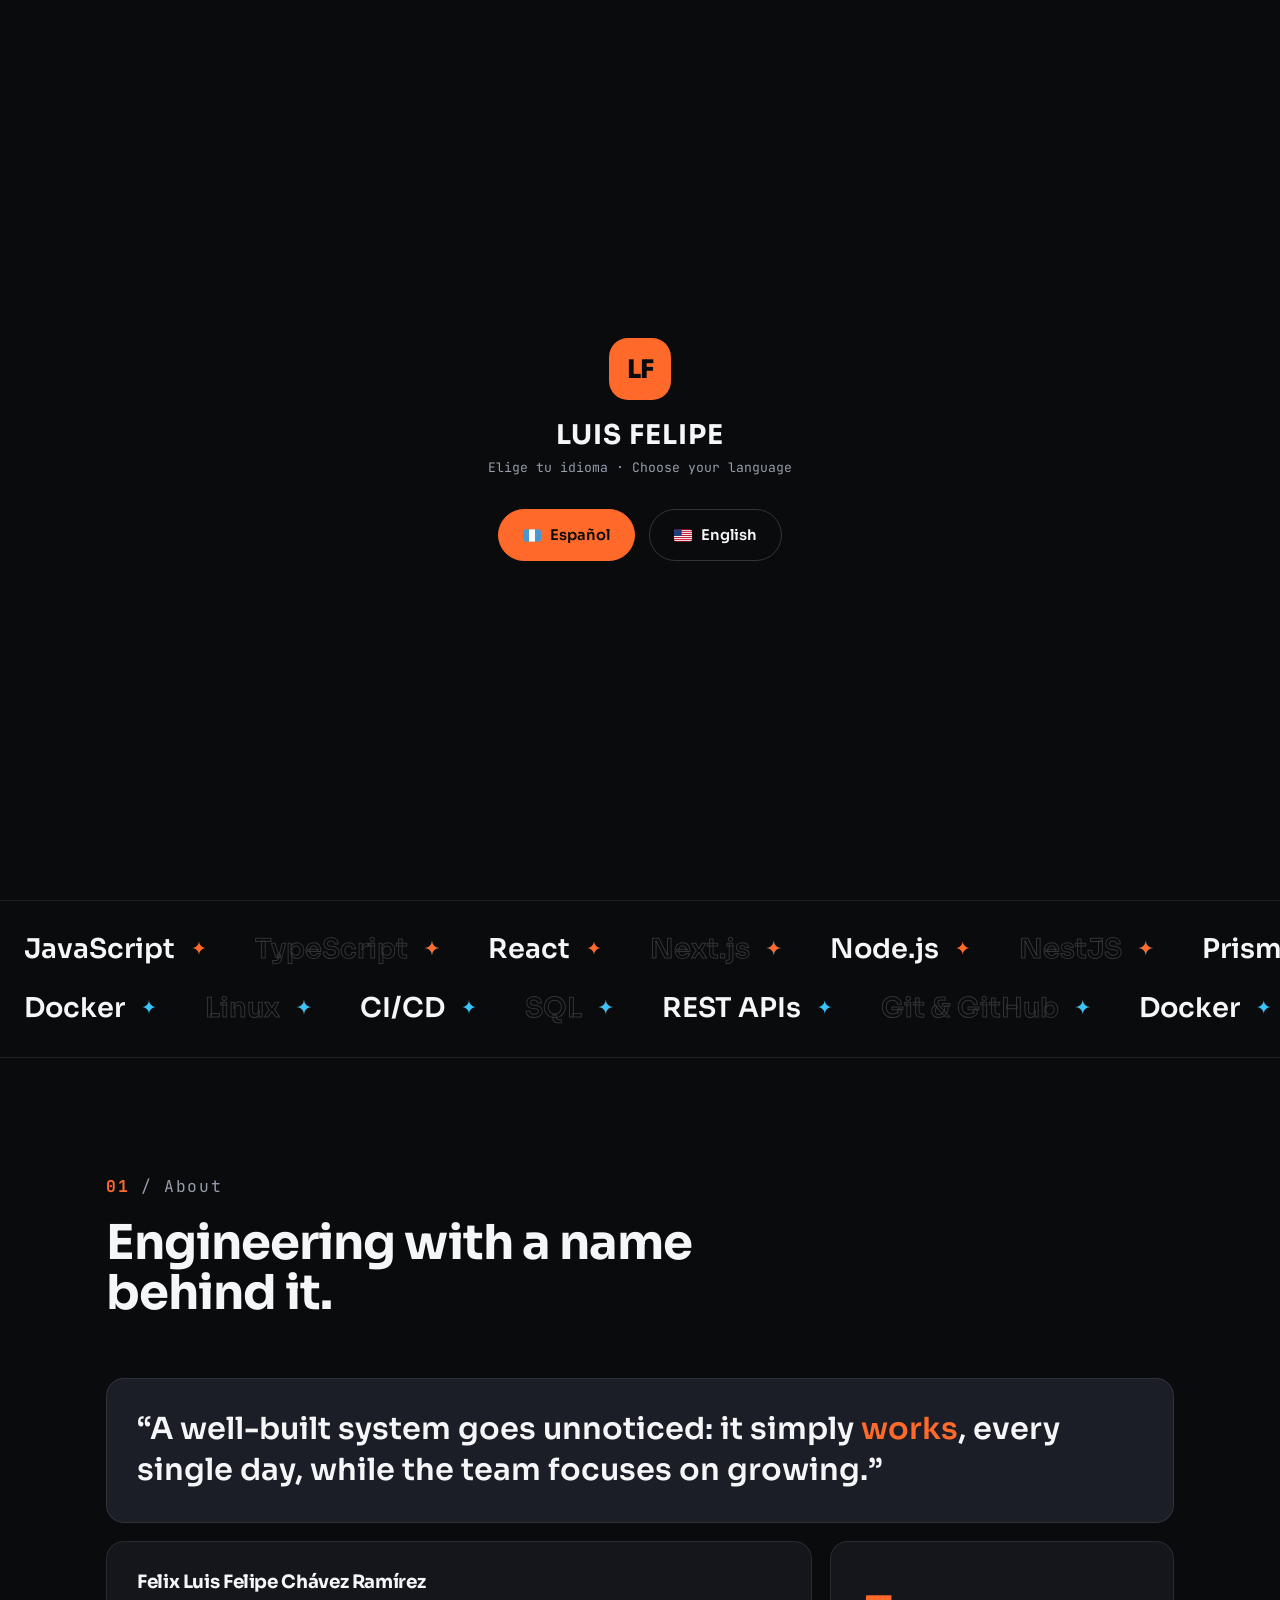
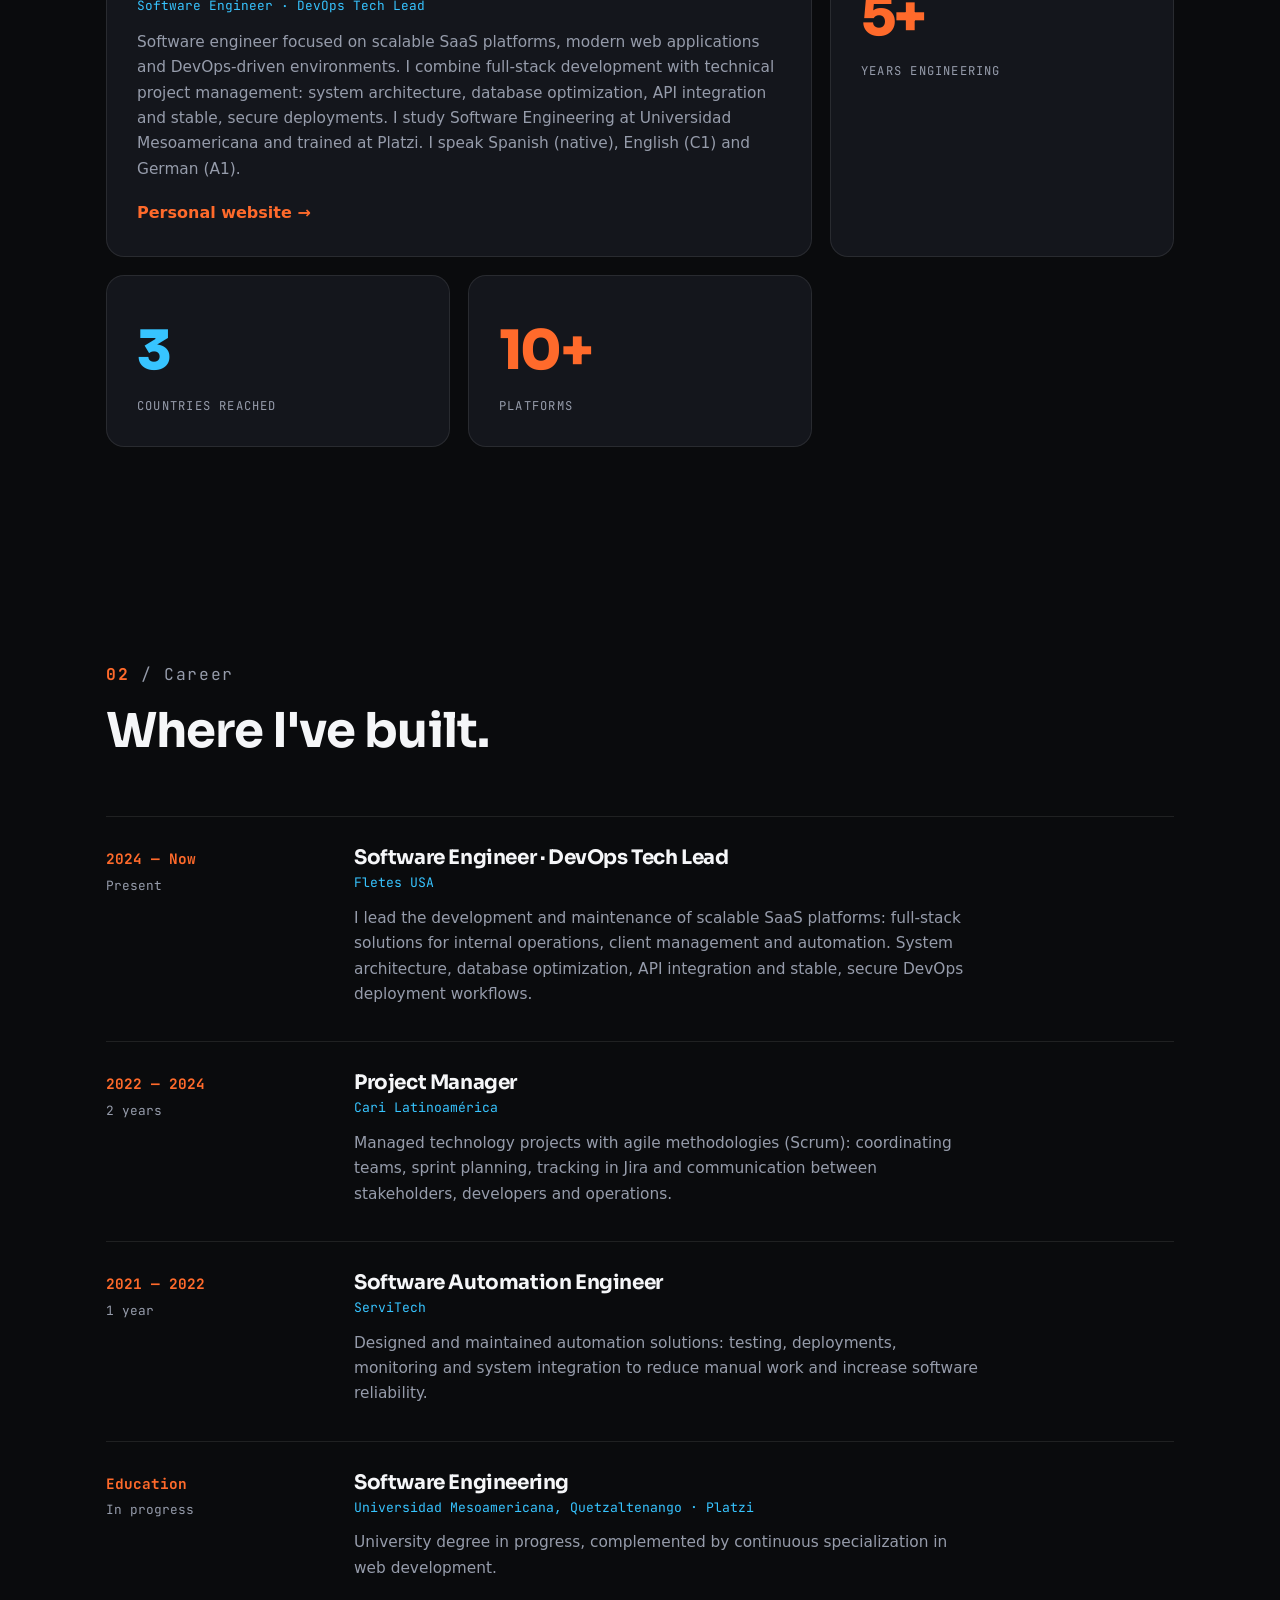
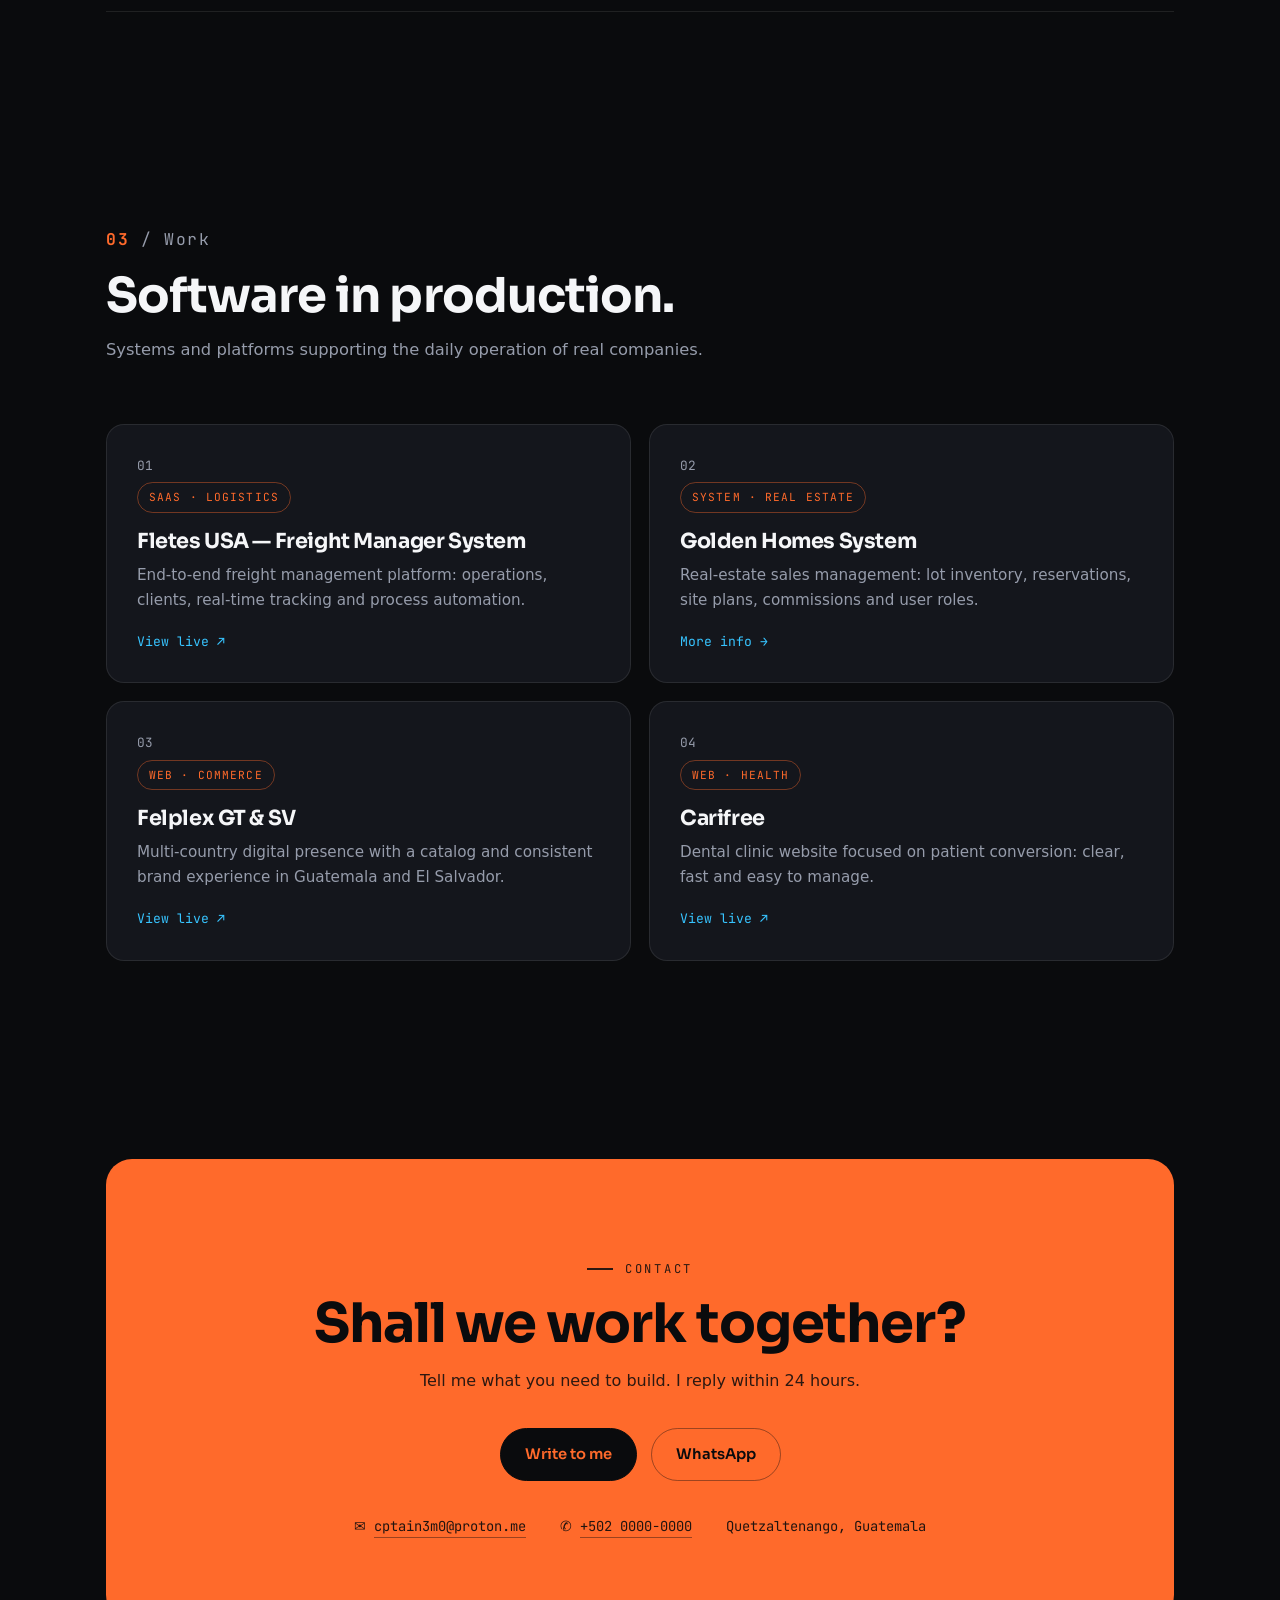
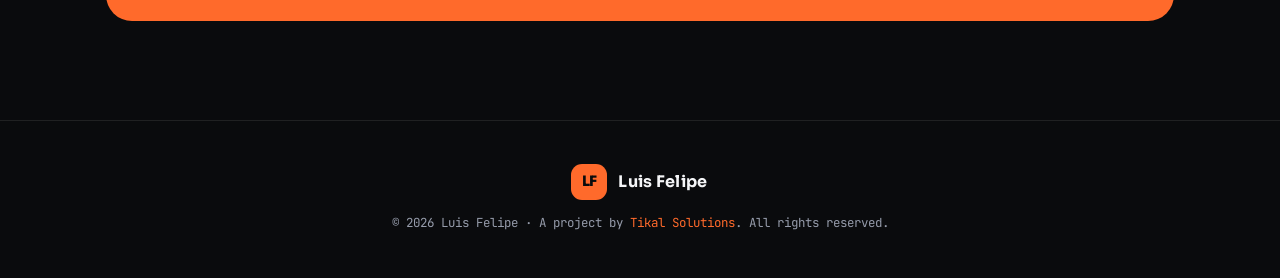
==== commit 2bb7c48c: "fix: enlazar 'Tikal Solutions' al sitio de la empresa (tikal-solutions-production.up.railway.app)" ====
--- a/en/index.html
+++ b/en/index.html
@@ -238,7 +238,7 @@
   <footer class="footer-portfolio">
     <div class="container">
       <span class="sig"><span class="brand-badge">LF</span> <b>Luis Felipe</b></span>
-      <p class="from">© 2026 Luis Felipe · A project by <a href="https://freightmanagementsystem.us.com" target="_blank" rel="noopener">Tikal Solutions</a>. All rights reserved.</p>
+      <p class="from">© 2026 Luis Felipe · A project by <a href="https://tikal-solutions-production.up.railway.app" target="_blank" rel="noopener">Tikal Solutions</a>. All rights reserved.</p>
     </div>
   </footer>
 
--- a/assets/styles.css
+++ b/assets/styles.css
@@ -1,173 +1,177 @@
 /* =====================================================================
-   LUIS FELIPE — Portafolio. Estilos base (heredados de Tikal Solutions)
-   Colores sólidos únicamente (cero gradientes), tema claro/oscuro.
+   LUIS FELIPE — Portafolio · hoja de estilos
+   Identidad propia: naranja + celeste + negro/blanco. Tipografía
+   Sora (display) · Inter (texto) · JetBrains Mono (etiquetas).
+   Cero gradientes de relleno; acentos sólidos. Tema claro/oscuro.
    ===================================================================== */
 
 :root {
-  --font-sans: "Space Mono", ui-monospace, monospace;
-  --font-mono: "Space Mono", ui-monospace, monospace;
-  --container: 1120px;
-  --pad: clamp(20px, 5vw, 48px);
-  --radius: 14px;
+  --font-display: "Sora", system-ui, sans-serif;
+  --font-body: "Inter", system-ui, sans-serif;
+  --font-mono: "JetBrains Mono", ui-monospace, monospace;
+  --container: 1180px;
+  --pad: clamp(20px, 5vw, 56px);
+  --radius: 18px;
   --ease: cubic-bezier(0.22, 1, 0.36, 1);
 }
 html[data-theme="dark"] {
-  --bg: #000000;
-  --surface: #0a0a0b;
-  --text: #eceef4;
-  --muted: #8f95a3;
-  --accent: #5b84ff;
-  --accent-contrast: #000000;
-  --line: rgba(236, 238, 244, 0.10);
-  --line-strong: rgba(236, 238, 244, 0.20);
-  --nav-bg: rgba(0, 0, 0, 0.72);
-  --star: 224, 231, 255;
-  --dot: 240, 242, 250;
+  --bg: #0a0b0d;
+  --surface: #14161c;
+  --surface-2: #1b1e27;
+  --text: #f5f6f8;
+  --muted: #969cab;
+  --accent: #ff6a2b;        /* naranja */
+  --accent-2: #37c4ff;      /* celeste */
+  --on-accent: #0a0b0d;
+  --line: rgba(255, 255, 255, 0.09);
+  --line-strong: rgba(255, 255, 255, 0.17);
+  --nav-bg: rgba(10, 11, 13, 0.72);
+  --dust: 210, 215, 228;
   color-scheme: dark;
 }
 html[data-theme="light"] {
-  --bg: #f6f7fa;
+  --bg: #f5f6f9;
   --surface: #ffffff;
-  --text: #101526;
-  --muted: #5b6376;
-  --accent: #2c5bee;
-  --accent-contrast: #ffffff;
-  --line: rgba(16, 21, 38, 0.10);
-  --line-strong: rgba(16, 21, 38, 0.22);
-  --nav-bg: rgba(246, 247, 250, 0.78);
-  --star: 44, 62, 110;
-  --dot: 26, 34, 58;
+  --surface-2: #eceff4;
+  --text: #0c0e12;
+  --muted: #566072;
+  --accent: #ec5a10;
+  --accent-2: #0c9dd6;
+  --on-accent: #ffffff;
+  --line: rgba(12, 14, 18, 0.10);
+  --line-strong: rgba(12, 14, 18, 0.20);
+  --nav-bg: rgba(245, 246, 249, 0.80);
+  --dust: 90, 100, 120;
   color-scheme: light;
 }
 
 * { margin: 0; padding: 0; box-sizing: border-box; }
 html { scroll-behavior: smooth; }
 body {
-  font-family: var(--font-sans);
+  font-family: var(--font-body);
   background: var(--bg);
   color: var(--text);
-  line-height: 1.6;
-  overflow-x: clip; /* nada se desborda de los límites del viewport */
+  line-height: 1.65;
+  overflow-x: clip;
   transition: background-color 0.5s var(--ease), color 0.5s var(--ease);
 }
-::selection { background: var(--accent); color: var(--accent-contrast); }
+::selection { background: var(--accent); color: var(--on-accent); }
 img, svg, canvas { display: block; max-width: 100%; }
 a { color: inherit; text-decoration: none; }
 button { font: inherit; color: inherit; background: none; border: none; cursor: pointer; }
-:focus-visible { outline: 2px solid var(--accent); outline-offset: 3px; border-radius: 4px; }
-
-/* ============ Fondo 3D (estrellas + planeta) ============ */
-#cosmos {
-  position: fixed;
-  inset: 0;
-  width: 100%;
-  height: 100%;
-  z-index: 0;
-  pointer-events: none;
-}
-
+:focus-visible { outline: 2px solid var(--accent); outline-offset: 3px; border-radius: 6px; }
+
+/* ============ Fondo 3D ============ */
+#cosmos { position: fixed; inset: 0; width: 100%; height: 100%; z-index: 0; pointer-events: none; }
 .page { position: relative; z-index: 1; }
-.container {
-  width: 100%;
-  max-width: var(--container);
-  margin-inline: auto;
-  padding-inline: var(--pad);
-}
+.container { width: 100%; max-width: var(--container); margin-inline: auto; padding-inline: var(--pad); }
+
+/* ============ Tipografía ============ */
+h1, h2, h3, .display { font-family: var(--font-display); font-weight: 700; letter-spacing: -0.02em; line-height: 1.05; }
+.eyebrow {
+  font-family: var(--font-mono);
+  font-size: 0.76rem;
+  letter-spacing: 0.22em;
+  text-transform: uppercase;
+  color: var(--accent);
+  display: inline-flex;
+  align-items: center;
+  gap: 12px;
+}
+.eyebrow::before { content: ""; width: 26px; height: 2px; background: var(--accent); }
+.eyebrow.c-2 { color: var(--accent-2); }
+.eyebrow.c-2::before { background: var(--accent-2); }
 
 /* ============ Navegación ============ */
 .nav {
-  position: fixed;
-  top: 0; left: 0; right: 0;
-  z-index: 50;
+  position: fixed; top: 0; left: 0; right: 0; z-index: 50;
   border-bottom: 1px solid transparent;
-  transition: border-color 0.4s var(--ease), background-color 0.4s var(--ease), backdrop-filter 0.4s var(--ease);
-}
-/* El blur vive en un ::before: backdrop-filter en el nav crearía un
-   containing block y rompería los hijos con position: fixed. */
+  transition: border-color 0.4s var(--ease);
+}
 .nav::before {
-  content: "";
-  position: absolute;
-  inset: 0;
-  z-index: -1;
+  content: ""; position: absolute; inset: 0; z-index: -1;
   background: var(--nav-bg);
-  -webkit-backdrop-filter: blur(14px);
-  backdrop-filter: blur(14px);
-  opacity: 0;
-  transition: opacity 0.4s var(--ease);
+  -webkit-backdrop-filter: blur(16px); backdrop-filter: blur(16px);
+  opacity: 0; transition: opacity 0.4s var(--ease);
 }
 .nav.scrolled { border-bottom-color: var(--line); }
 .nav.scrolled::before, .nav.menu-open::before { opacity: 1; }
-.nav-inner {
-  display: flex;
-  align-items: center;
-  justify-content: space-between;
-  gap: 24px;
-  height: 68px;
-}
-.brand {
-  display: flex;
-  align-items: center;
-  gap: 10px;
-  font-weight: 700;
-  letter-spacing: 0.14em;
-  font-size: 0.95rem;
-}
-.brand-mark { width: 26px; height: 26px; flex: none; }
-.brand span { color: var(--muted); font-weight: 500; }
-.nav-links { display: flex; gap: 4px; align-items: center; }
+.nav-inner { display: flex; align-items: center; justify-content: space-between; gap: 20px; height: 72px; }
+
+.brand { display: flex; align-items: center; gap: 12px; }
+.brand-badge {
+  width: 40px; height: 40px; flex: none;
+  display: grid; place-items: center;
+  background: var(--accent); color: var(--on-accent);
+  border-radius: 12px;
+  font-family: var(--font-display); font-weight: 800; font-size: 1.05rem;
+  letter-spacing: -0.03em;
+  box-shadow: 0 0 0 1px var(--accent);
+  transition: transform 0.3s var(--ease);
+}
+.brand:hover .brand-badge { transform: rotate(-8deg); }
+.brand-name { display: flex; flex-direction: column; line-height: 1.1; }
+.brand-name b { font-family: var(--font-display); font-weight: 700; font-size: 0.98rem; letter-spacing: 0.01em; }
+.brand-name em { font-style: normal; font-family: var(--font-mono); font-size: 0.66rem; letter-spacing: 0.12em; color: var(--muted); text-transform: uppercase; }
+
+.nav-links { display: flex; gap: 2px; align-items: center; }
 .nav-links a {
-  padding: 8px 12px;
+  position: relative;
+  padding: 9px 15px;
+  font-size: 0.9rem; font-weight: 500;
+  color: var(--muted);
   border-radius: 999px;
-  font-size: 0.85rem;
-  color: var(--muted);
-  transition: color 0.25s var(--ease), background-color 0.25s var(--ease);
-}
-.nav-links a:hover { color: var(--text); background: var(--line); }
+  transition: color 0.25s var(--ease);
+}
+.nav-links a::after {
+  content: ""; position: absolute; left: 15px; right: 15px; bottom: 3px;
+  height: 2px; background: var(--accent); border-radius: 2px;
+  transform: scaleX(0); transform-origin: left; transition: transform 0.28s var(--ease);
+}
+.nav-links a:hover { color: var(--text); }
+.nav-links a:hover::after, .nav-links a.active::after { transform: scaleX(1); }
 .nav-links a.active { color: var(--text); }
 .nav-actions { display: flex; align-items: center; gap: 10px; }
 
 .lang-toggle {
-  height: 40px;
-  padding: 0 14px;
-  border-radius: 999px;
+  height: 40px; padding: 0 14px; border-radius: 999px;
   border: 1px solid var(--line-strong);
-  display: inline-flex;
-  align-items: center;
-  gap: 8px;
-  font-family: var(--font-mono);
-  font-size: 0.78rem;
-  font-weight: 700;
-  letter-spacing: 0.04em;
+  display: inline-flex; align-items: center; gap: 8px;
+  font-family: var(--font-mono); font-size: 0.76rem; font-weight: 700; letter-spacing: 0.04em;
   color: var(--muted);
   transition: border-color 0.25s var(--ease), color 0.25s var(--ease);
 }
-.lang-toggle:hover { border-color: var(--accent); color: var(--text); }
-.flag { width: 18px; height: 13px; flex: none; display: inline-block; }
-
-/* Overlay de selección de idioma (primera visita) */
-.lang-overlay {
-  position: fixed;
-  inset: 0;
-  z-index: 100;
-  background: var(--bg);
-  display: grid;
-  place-items: center;
-  text-align: center;
-  transition: opacity 0.45s var(--ease);
-}
-.lang-overlay.hide { opacity: 0; pointer-events: none; }
-.lang-overlay .brand-mark { width: 40px; height: 40px; margin: 0 auto 22px; }
-.lang-overlay h2 { font-size: clamp(1.1rem, 2.6vw, 1.5rem); letter-spacing: 0.02em; }
-.lang-overlay p { color: var(--muted); margin-top: 8px; font-size: 0.9rem; }
-.lang-overlay .lang-actions { display: flex; gap: 14px; justify-content: center; margin-top: 30px; flex-wrap: wrap; }
-
-/* Menú móvil discreto */
+.lang-toggle:hover { border-color: var(--accent-2); color: var(--text); }
+.flag { width: 18px; height: 13px; flex: none; border-radius: 2px; }
+
+.theme-toggle {
+  width: 40px; height: 40px; border-radius: 999px;
+  border: 1px solid var(--line-strong);
+  display: grid; place-items: center;
+  transition: border-color 0.25s var(--ease), transform 0.35s var(--ease), opacity 0.25s var(--ease);
+}
+.theme-toggle:hover { border-color: var(--accent); transform: rotate(-25deg); }
+.theme-toggle svg { width: 18px; height: 18px; stroke: var(--text); fill: none; stroke-width: 1.8; stroke-linecap: round; }
+html[data-theme="dark"] .icon-sun { display: block; } html[data-theme="dark"] .icon-moon { display: none; }
+html[data-theme="light"] .icon-sun { display: none; } html[data-theme="light"] .icon-moon { display: block; }
+
+/* Botones */
+.btn {
+  display: inline-flex; align-items: center; gap: 9px;
+  padding: 13px 24px; border-radius: 999px;
+  font-family: var(--font-display); font-weight: 600; font-size: 0.92rem;
+  border: 1px solid var(--line-strong);
+  transition: transform 0.25s var(--ease), border-color 0.25s var(--ease), background-color 0.25s var(--ease), color 0.25s var(--ease);
+}
+.btn:hover { transform: translateY(-2px); border-color: var(--accent); }
+.btn-primary { background: var(--accent); color: var(--on-accent); border-color: var(--accent); }
+.btn-primary:hover { background: var(--accent); opacity: 0.92; }
+.btn-sm { padding: 9px 18px; font-size: 0.85rem; }
+
+/* Menú móvil */
 .menu-toggle {
-  display: none;
-  width: 40px; height: 40px;
-  border-radius: 999px;
-  border: 1px solid var(--line-strong);
-  place-items: center;
+  display: none; width: 40px; height: 40px; border-radius: 999px;
+  border: 1px solid var(--line-strong); place-items: center;
   transition: border-color 0.25s var(--ease);
 }
 .menu-toggle:hover { border-color: var(--accent); }
@@ -175,632 +179,257 @@
 .menu-toggle .icon-close { display: none; }
 .menu-toggle[aria-expanded="true"] .icon-open { display: none; }
 .menu-toggle[aria-expanded="true"] .icon-close { display: block; }
-
 .nav.menu-open { border-bottom-color: var(--line); }
 .mobile-menu {
-  position: fixed;
-  top: 68px; left: 0; right: 0;
-  z-index: 49;
-  background: var(--nav-bg);
-  -webkit-backdrop-filter: blur(14px);
-  backdrop-filter: blur(14px);
+  position: fixed; top: 72px; left: 0; right: 0; z-index: 49;
+  background: var(--nav-bg); -webkit-backdrop-filter: blur(16px); backdrop-filter: blur(16px);
   border-bottom: 1px solid var(--line);
-  padding: 6px var(--pad) 12px;
-  display: grid;
-  opacity: 0;
-  transform: translateY(-10px);
-  pointer-events: none;
+  padding: 6px var(--pad) 14px; display: grid;
+  opacity: 0; transform: translateY(-10px); pointer-events: none;
   transition: opacity 0.3s var(--ease), transform 0.3s var(--ease);
 }
 .mobile-menu.open { opacity: 1; transform: none; pointer-events: auto; }
 .mobile-menu a {
-  display: flex;
-  align-items: center;
-  gap: 10px;
-  padding: 13px 4px;
-  font-size: 0.92rem;
-  color: var(--muted);
-  border-bottom: 1px solid var(--line);
-  transition: color 0.25s var(--ease);
+  display: flex; align-items: center; gap: 10px;
+  padding: 14px 4px; font-size: 0.95rem; color: var(--muted);
+  border-bottom: 1px solid var(--line); transition: color 0.25s var(--ease);
 }
 .mobile-menu a:last-child { border-bottom: none; }
-.mobile-menu a:hover, .mobile-menu a.active { color: var(--text); }
+.mobile-menu a:hover { color: var(--accent); }
 @media (max-width: 940px) {
   .menu-toggle { display: grid; }
-  .nav-actions .lang-toggle { display: none; } /* el idioma vive en el menú móvil */
-}
-
-/* Selector de tema: en el nav en escritorio; flotante discreto en móvil */
-.theme-toggle {
-  width: 40px; height: 40px;
-  border-radius: 999px;
-  border: 1px solid var(--line-strong);
-  display: grid;
-  place-items: center;
-  transition: border-color 0.25s var(--ease), transform 0.25s var(--ease), opacity 0.25s var(--ease);
-}
-.theme-toggle:hover { border-color: var(--accent); transform: rotate(20deg); }
-@media (max-width: 940px) {
+  .nav-actions .lang-toggle { display: none; }
   .theme-toggle {
-    position: fixed;
-    right: clamp(14px, 3vw, 24px);
-    bottom: clamp(14px, 3vw, 24px);
-    z-index: 60;
-    width: 42px; height: 42px;
-    background: var(--nav-bg);
-    -webkit-backdrop-filter: blur(10px);
-    backdrop-filter: blur(10px);
-    opacity: 0.65;
+    position: fixed; right: clamp(14px, 3vw, 24px); bottom: clamp(14px, 3vw, 24px);
+    z-index: 60; width: 46px; height: 46px;
+    background: var(--nav-bg); -webkit-backdrop-filter: blur(10px); backdrop-filter: blur(10px);
+    opacity: 0.7;
   }
   .theme-toggle:hover { opacity: 1; }
 }
-.theme-toggle svg { width: 18px; height: 18px; stroke: var(--text); fill: none; stroke-width: 1.8; stroke-linecap: round; }
-html[data-theme="dark"] .icon-sun { display: block; }
-html[data-theme="dark"] .icon-moon { display: none; }
-html[data-theme="light"] .icon-sun { display: none; }
-html[data-theme="light"] .icon-moon { display: block; }
-
-.btn {
-  display: inline-flex;
-  align-items: center;
-  gap: 8px;
-  padding: 12px 22px;
-  border-radius: 999px;
-  font-weight: 600;
-  font-size: 0.92rem;
-  border: 1px solid var(--line-strong);
-  transition: transform 0.25s var(--ease), border-color 0.25s var(--ease), background-color 0.25s var(--ease), color 0.25s var(--ease), opacity 0.25s var(--ease);
-}
-.btn:hover { transform: translateY(-2px); border-color: var(--accent); }
-.btn-primary {
-  background: var(--accent);
-  color: var(--accent-contrast);
-  border-color: var(--accent);
-}
-.btn-primary:hover { transform: translateY(-2px); opacity: 0.92; }
-.btn-sm { padding: 9px 18px; }
-
-/* ============ Hero (inicio) ============ */
-.hero {
-  min-height: 100svh;
-  display: flex;
-  align-items: center;
-  padding-top: 68px;
-}
-.hero-content { max-width: 640px; }
-.eyebrow {
-  font-family: var(--font-mono);
-  font-size: 0.78rem;
-  letter-spacing: 0.28em;
-  text-transform: uppercase;
-  color: var(--accent);
-  display: flex;
-  align-items: center;
-  gap: 12px;
-}
-.eyebrow::before { content: ""; width: 28px; height: 1px; background: var(--accent); }
-.eyebrow.centered { justify-content: center; }
-.hero h1 {
-  font-size: clamp(1.9rem, 4.8vw, 3.3rem);
-  line-height: 1.14;
-  font-weight: 700;
-  letter-spacing: -0.01em;
-  margin-top: 22px;
-  text-wrap: balance;
-}
-.hero h1 em, .page-head h1 em { font-style: normal; color: var(--accent); }
-.hero p.lede {
-  margin-top: 22px;
-  font-size: clamp(1rem, 1.6vw, 1.15rem);
-  color: var(--muted);
-  max-width: 52ch;
-  text-wrap: pretty;
-}
-.hero-ctas { display: flex; flex-wrap: wrap; gap: 14px; margin-top: 36px; }
-.hero-ctas.centered { justify-content: center; }
-.hero-meta {
-  display: flex;
-  flex-wrap: wrap;
-  gap: 12px 36px;
-  margin-top: 56px;
-  padding-top: 24px;
-  border-top: 1px solid var(--line);
-}
-.hero-meta div { font-family: var(--font-mono); font-size: 0.82rem; color: var(--muted); }
-.hero-meta strong { display: block; font-family: var(--font-sans); font-size: 1.4rem; color: var(--text); font-weight: 700; }
-
-/* Entrada escalonada */
-[data-stagger] { opacity: 0; transform: translateY(26px); animation: rise 0.9s var(--ease) forwards; }
-[data-stagger="1"] { animation-delay: 0.05s; }
-[data-stagger="2"] { animation-delay: 0.18s; }
-[data-stagger="3"] { animation-delay: 0.31s; }
-[data-stagger="4"] { animation-delay: 0.44s; }
-[data-stagger="5"] { animation-delay: 0.57s; }
-@keyframes rise { to { opacity: 1; transform: none; } }
-
-/* ============ Encabezado de subpágina ============ */
-.page-head {
-  padding-top: calc(68px + clamp(72px, 14vh, 130px));
-  padding-bottom: clamp(16px, 3vh, 28px);
-}
-.page-head h1 {
-  font-size: clamp(1.7rem, 4vw, 2.8rem);
-  line-height: 1.16;
-  letter-spacing: -0.01em;
-  margin-top: 20px;
-  max-width: 24ch;
-  text-wrap: balance;
-}
-.page-head p {
-  margin-top: 18px;
-  color: var(--muted);
-  max-width: 58ch;
-  font-size: clamp(0.98rem, 1.5vw, 1.1rem);
-  text-wrap: pretty;
-}
+
+/* Overlay de idioma */
+.lang-overlay {
+  position: fixed; inset: 0; z-index: 100; background: var(--bg);
+  display: grid; place-items: center; text-align: center;
+  transition: opacity 0.45s var(--ease);
+}
+.lang-overlay.hide { opacity: 0; pointer-events: none; }
+.brand-badge.lg { width: 60px; height: 60px; border-radius: 18px; font-size: 1.6rem; margin: 0 auto 22px; }
+.lang-overlay h2 { font-size: clamp(1.3rem, 3vw, 1.7rem); letter-spacing: 0.04em; }
+.lang-overlay p { color: var(--muted); margin-top: 8px; font-family: var(--font-mono); font-size: 0.82rem; }
+.lang-overlay .lang-actions { display: flex; gap: 14px; justify-content: center; margin-top: 30px; flex-wrap: wrap; }
+.lang-overlay .btn span { font-family: var(--font-display); }
 
 /* ============ Secciones ============ */
-section { padding-block: clamp(80px, 12vh, 140px); }
-section.tight { padding-block: clamp(40px, 7vh, 80px); }
-.section-head { max-width: 640px; margin-bottom: clamp(40px, 6vw, 64px); }
-.section-head h2 {
-  font-size: clamp(1.4rem, 3.1vw, 2rem);
-  line-height: 1.22;
-  letter-spacing: -0.01em;
-  margin-top: 18px;
-  text-wrap: balance;
-}
-.section-head p { margin-top: 14px; color: var(--muted); text-wrap: pretty; }
-
-/* Revelado al hacer scroll */
-.reveal { opacity: 0; transform: translateY(28px); transition: opacity 0.8s var(--ease), transform 0.8s var(--ease); }
+section { padding-block: clamp(72px, 11vh, 132px); position: relative; }
+.sec-head { margin-bottom: clamp(36px, 6vw, 60px); max-width: 720px; }
+.sec-index {
+  font-family: var(--font-mono); font-size: 0.78rem; letter-spacing: 0.1em;
+  color: var(--muted); margin-bottom: 18px;
+}
+.sec-index b { color: var(--accent); }
+.sec-head h2 { font-size: clamp(1.9rem, 4.6vw, 3rem); }
+.sec-head p { margin-top: 16px; color: var(--muted); font-size: 1.02rem; }
+
+.reveal { opacity: 0; transform: translateY(30px); transition: opacity 0.8s var(--ease), transform 0.8s var(--ease); }
 .reveal.visible { opacity: 1; transform: none; }
 .reveal[data-delay="1"] { transition-delay: 0.08s; }
 .reveal[data-delay="2"] { transition-delay: 0.16s; }
 .reveal[data-delay="3"] { transition-delay: 0.24s; }
 
-/* ============ Tarjetas / grillas ============ */
-.grid {
-  display: grid;
-  grid-template-columns: repeat(auto-fit, minmax(min(235px, 100%), 1fr));
-  gap: 18px;
-}
-.grid.two { grid-template-columns: repeat(auto-fit, minmax(min(340px, 100%), 1fr)); }
+/* ============ HERO ============ */
+.hero { min-height: 100svh; display: flex; align-items: center; padding-top: 72px; }
+.hero-grid {
+  display: grid; grid-template-columns: 1.15fr 0.85fr;
+  gap: clamp(32px, 6vw, 76px); align-items: center; width: 100%;
+}
+[data-stagger] { opacity: 0; transform: translateY(28px); animation: rise 0.9s var(--ease) forwards; }
+[data-stagger="1"] { animation-delay: .05s } [data-stagger="2"] { animation-delay: .16s }
+[data-stagger="3"] { animation-delay: .28s } [data-stagger="4"] { animation-delay: .4s }
+[data-stagger="5"] { animation-delay: .52s }
+@keyframes rise { to { opacity: 1; transform: none; } }
+
+.hero .name {
+  font-size: clamp(3rem, 10vw, 6.2rem); font-weight: 800; line-height: 0.92;
+  letter-spacing: -0.04em; margin-top: 24px;
+}
+.hero .name .l2 { color: var(--accent); position: relative; }
+.hero .name .l2::after {
+  content: ""; position: absolute; left: 0; right: 0; bottom: 0.1em; height: 0.12em;
+  background: var(--accent-2);
+}
+.hero .role {
+  font-family: var(--font-mono); font-size: clamp(0.9rem, 1.7vw, 1.05rem);
+  color: var(--text); margin-top: 22px; display: flex; align-items: center; gap: 10px; flex-wrap: wrap;
+}
+.hero .role .dot { width: 8px; height: 8px; border-radius: 50%; background: var(--accent-2); box-shadow: 0 0 0 4px color-mix(in srgb, var(--accent-2) 25%, transparent); }
+.hero .lede { margin-top: 22px; color: var(--muted); font-size: 1.06rem; max-width: 48ch; }
+.hero-ctas { display: flex; flex-wrap: wrap; gap: 14px; margin-top: 34px; }
+.hero-facts { display: flex; flex-wrap: wrap; gap: 10px 40px; margin-top: 46px; padding-top: 26px; border-top: 1px solid var(--line); }
+.hero-facts div { font-family: var(--font-mono); font-size: 0.8rem; color: var(--muted); }
+.hero-facts strong { display: block; font-family: var(--font-display); font-size: 1.7rem; font-weight: 700; color: var(--text); letter-spacing: -0.02em; }
+.hero-facts strong em { font-style: normal; color: var(--accent); }
+
+/* Retrato con marco de esquinas + glow */
+.portrait { position: relative; width: 100%; max-width: 380px; margin-inline: auto; aspect-ratio: 4/5; }
+.portrait .frame {
+  position: absolute; inset: 0; border-radius: 22px; overflow: hidden;
+  background: var(--surface); border: 1px solid var(--line-strong);
+}
+.portrait .frame img { width: 100%; height: 100%; object-fit: cover; transition: transform 0.7s var(--ease); }
+.portrait:hover .frame img { transform: scale(1.04); }
+.portrait .bracket { position: absolute; width: 42px; height: 42px; border: 3px solid var(--accent); }
+.portrait .bracket.tl { top: -10px; left: -10px; border-right: 0; border-bottom: 0; border-radius: 6px 0 0 0; }
+.portrait .bracket.br { bottom: -10px; right: -10px; border-left: 0; border-top: 0; border-radius: 0 0 6px 0; border-color: var(--accent-2); }
+.portrait .badge {
+  position: absolute; left: -14px; bottom: 26px; z-index: 3;
+  display: inline-flex; align-items: center; gap: 8px;
+  padding: 9px 15px; border-radius: 999px;
+  background: var(--surface); border: 1px solid var(--line-strong);
+  font-family: var(--font-mono); font-size: 0.74rem; box-shadow: 0 8px 30px rgba(0,0,0,.25);
+}
+.portrait .badge .pulse { width: 8px; height: 8px; border-radius: 50%; background: var(--accent-2); }
+.portrait-edit {
+  position: absolute; right: 12px; bottom: 12px; z-index: 3;
+  display: inline-flex; align-items: center; gap: 7px;
+  padding: 9px 13px; border-radius: 999px;
+  border: 1px solid var(--line-strong); background: var(--nav-bg);
+  -webkit-backdrop-filter: blur(10px); backdrop-filter: blur(10px);
+  font-family: var(--font-mono); font-size: 0.72rem; color: var(--text);
+  opacity: 0; transform: translateY(6px);
+  transition: opacity 0.25s var(--ease), transform 0.25s var(--ease), border-color 0.25s var(--ease);
+}
+.portrait:hover .portrait-edit, .portrait-edit:focus-visible { opacity: 1; transform: none; }
+.portrait-edit:hover { border-color: var(--accent); }
+.portrait-edit svg { width: 15px; height: 15px; stroke: currentColor; fill: none; stroke-width: 1.8; stroke-linecap: round; stroke-linejoin: round; }
+@media (hover: none) { .portrait-edit { opacity: 1; transform: none; } }
+
+@media (max-width: 900px) {
+  .hero-grid { grid-template-columns: 1fr; gap: clamp(30px, 9vw, 50px); }
+  .portrait { order: -1; max-width: 280px; }
+  .portrait .badge { left: 0; }
+}
+
+/* ============ MARQUEE de habilidades ============ */
+.marquee { border-block: 1px solid var(--line); padding-block: 26px; overflow: hidden; }
+.marquee-row { display: flex; gap: 0; width: max-content; animation: slide 34s linear infinite; }
+.marquee-row.rev { animation-direction: reverse; margin-top: 14px; }
+.marquee:hover .marquee-row { animation-play-state: paused; }
+.marquee-item {
+  display: inline-flex; align-items: center; gap: 16px; padding-inline: 24px;
+  font-family: var(--font-display); font-weight: 600; font-size: clamp(1.1rem, 2.4vw, 1.7rem);
+  color: var(--text); white-space: nowrap;
+}
+.marquee-item::after { content: "✦"; color: var(--accent); font-size: 0.7em; }
+.marquee-row.rev .marquee-item::after { color: var(--accent-2); }
+.marquee-item.ghost { color: transparent; -webkit-text-stroke: 1px var(--line-strong); }
+@keyframes slide { to { transform: translateX(-50%); } }
+
+/* ============ Bento sobre mí ============ */
+.bento { display: grid; grid-template-columns: repeat(3, 1fr); gap: 18px; }
 .card {
-  background: var(--surface);
-  border: 1px solid var(--line);
-  border-radius: var(--radius);
-  padding: 28px;
-  transition: border-color 0.3s var(--ease), transform 0.3s var(--ease), background-color 0.5s var(--ease);
+  background: var(--surface); border: 1px solid var(--line); border-radius: var(--radius);
+  padding: 30px; transition: border-color 0.3s var(--ease), transform 0.3s var(--ease);
 }
 .card:hover { border-color: var(--accent); transform: translateY(-4px); }
-.card .icon {
-  width: 44px; height: 44px;
-  border-radius: 11px;
-  border: 1px solid var(--line-strong);
-  display: grid;
-  place-items: center;
-  margin-bottom: 20px;
-}
-.card .icon svg { width: 20px; height: 20px; stroke: var(--accent); fill: none; stroke-width: 1.7; stroke-linecap: round; stroke-linejoin: round; }
-.card h3 { font-size: 1.12rem; font-weight: 600; }
-.card p { margin-top: 10px; font-size: 0.93rem; color: var(--muted); }
-.card .more {
-  display: inline-flex;
-  align-items: center;
-  gap: 6px;
-  margin-top: 18px;
-  font-size: 0.88rem;
-  font-weight: 600;
-  color: var(--accent);
-}
-
-/* Listas con check */
-.checks { list-style: none; display: grid; gap: 10px; margin-top: 18px; }
-.checks li { position: relative; padding-left: 26px; color: var(--muted); font-size: 0.93rem; }
-.checks li::before { content: "✓"; position: absolute; left: 0; color: var(--accent); font-weight: 700; }
-
-/* ============ Proceso ============ */
-.steps {
-  display: grid;
-  grid-template-columns: repeat(auto-fit, minmax(min(230px, 100%), 1fr));
-  gap: 0;
-  border: 1px solid var(--line);
-  border-radius: var(--radius);
+.card.span-2 { grid-column: span 2; }
+.card.quote { grid-column: span 3; background: var(--surface-2); }
+.card.quote p { font-family: var(--font-display); font-size: clamp(1.2rem, 2.6vw, 1.9rem); font-weight: 600; line-height: 1.35; }
+.card.quote p em { font-style: normal; color: var(--accent); }
+.card h3 { font-size: 1.15rem; }
+.card .role-line { font-family: var(--font-mono); font-size: 0.8rem; color: var(--accent-2); margin-top: 4px; }
+.card p.body { margin-top: 14px; color: var(--muted); font-size: 0.96rem; }
+.card .stat-num { font-family: var(--font-display); font-weight: 800; font-size: clamp(2.4rem, 5vw, 3.4rem); letter-spacing: -0.03em; color: var(--accent); }
+.card .stat-lbl { font-family: var(--font-mono); font-size: 0.76rem; color: var(--muted); text-transform: uppercase; letter-spacing: 0.1em; }
+.card.tile-2 .stat-num { color: var(--accent-2); }
+.card .link { display: inline-flex; align-items: center; gap: 7px; margin-top: 18px; font-weight: 600; color: var(--accent); }
+@media (max-width: 820px) {
+  .bento { grid-template-columns: 1fr 1fr; }
+  .card.quote, .card.span-2 { grid-column: span 2; }
+}
+@media (max-width: 520px) {
+  .bento { grid-template-columns: 1fr; }
+  .card.quote, .card.span-2 { grid-column: span 1; }
+}
+
+/* ============ Timeline (año grande) ============ */
+.timeline { display: grid; gap: 4px; }
+.t-row {
+  display: grid; grid-template-columns: 200px 1fr; gap: clamp(16px, 4vw, 48px);
+  padding: 30px 0; border-top: 1px solid var(--line); align-items: start;
+}
+.t-row:last-child { border-bottom: 1px solid var(--line); }
+.t-year { font-family: var(--font-mono); font-size: 0.9rem; color: var(--accent); font-weight: 700; }
+.t-year span { display: block; color: var(--muted); font-weight: 400; font-size: 0.8rem; margin-top: 4px; }
+.t-body h3 { font-size: 1.25rem; }
+.t-body .where { font-family: var(--font-mono); font-size: 0.82rem; color: var(--accent-2); margin-top: 4px; }
+.t-body p { margin-top: 12px; color: var(--muted); font-size: 0.96rem; max-width: 64ch; }
+.t-row:hover .t-year { color: var(--accent-2); }
+@media (max-width: 640px) { .t-row { grid-template-columns: 1fr; gap: 10px; } }
+
+/* ============ Proyectos ============ */
+.proj-grid { display: grid; grid-template-columns: 1fr 1fr; gap: 18px; }
+@media (max-width: 720px) { .proj-grid { grid-template-columns: 1fr; } }
+.proj {
+  position: relative; display: flex; flex-direction: column;
+  background: var(--surface); border: 1px solid var(--line); border-radius: var(--radius);
+  padding: 30px; min-height: 210px;
+  transition: border-color 0.3s var(--ease), transform 0.3s var(--ease);
   overflow: hidden;
-  background: var(--surface);
-}
-.step {
-  padding: 32px 28px;
-  border-inline-start: 1px solid var(--line);
-  transition: background-color 0.3s var(--ease);
-}
-.step:first-child { border-inline-start: none; }
-.step:hover { background: var(--line); }
-.step .num { font-family: var(--font-mono); font-size: 0.8rem; color: var(--accent); letter-spacing: 0.2em; }
-.step h3 { margin-top: 14px; font-size: 1.05rem; font-weight: 600; }
-.step p { margin-top: 8px; font-size: 0.9rem; color: var(--muted); }
-@media (max-width: 980px) {
-  .step { border-inline-start: none; border-top: 1px solid var(--line); }
-  .step:first-child { border-top: none; }
-}
-
-/* ============ Proyectos (lista compacta del inicio) ============ */
-.projects { display: grid; gap: 14px; }
-.project {
-  display: grid;
-  grid-template-columns: auto 1fr auto;
-  align-items: center;
-  gap: 20px;
-  padding: 26px 28px;
-  background: var(--surface);
-  border: 1px solid var(--line);
-  border-radius: var(--radius);
-  transition: border-color 0.3s var(--ease), transform 0.3s var(--ease);
-}
-.project:hover { border-color: var(--accent); transform: translateX(6px); }
-.tag {
-  font-family: var(--font-mono);
-  font-size: 0.72rem;
-  letter-spacing: 0.14em;
-  text-transform: uppercase;
-  color: var(--accent);
-  border: 1px solid var(--line-strong);
-  padding: 6px 12px;
-  border-radius: 999px;
-  white-space: nowrap;
-}
-.project h3 { font-size: 1.08rem; font-weight: 600; }
-.project p { font-size: 0.9rem; color: var(--muted); margin-top: 4px; }
-.project .arrow { color: var(--muted); transition: color 0.3s var(--ease), transform 0.3s var(--ease); font-size: 1.2rem; }
-.project:hover .arrow { color: var(--accent); transform: translateX(4px); }
-@media (max-width: 640px) {
-  .project { grid-template-columns: 1fr; gap: 12px; }
-  .project .tag { justify-self: start; }
-  .project .arrow { display: none; }
-}
-
-/* ============ Ficha de proyecto (página Proyectos) ============ */
-.case {
-  background: var(--surface);
-  border: 1px solid var(--line);
-  border-radius: var(--radius);
-  padding: clamp(28px, 4vw, 44px);
-  scroll-margin-top: 96px;
-}
-.case + .case { margin-top: 22px; }
-.case-top { display: flex; flex-wrap: wrap; align-items: center; gap: 12px; }
-.case h2 { font-size: clamp(1.15rem, 2.2vw, 1.5rem); letter-spacing: -0.01em; margin-top: 14px; }
-.case > p { margin-top: 12px; color: var(--muted); max-width: 68ch; }
-.case-shot {
-  margin-top: 26px;
-  border: 1px solid var(--line-strong);
-  border-radius: calc(var(--radius) - 4px);
-  overflow: hidden;
-}
-.case-shot img {
-  width: 100%;
-  height: clamp(200px, 34vw, 400px);
-  object-fit: cover;
-  object-position: top;
-  transition: transform 0.5s var(--ease);
-}
-.case:hover .case-shot img { transform: scale(1.015); }
-
-.case-cols {
-  display: grid;
-  grid-template-columns: 1.4fr 1fr;
-  gap: clamp(24px, 4vw, 48px);
-  margin-top: 26px;
-  padding-top: 26px;
-  border-top: 1px solid var(--line);
-}
-@media (max-width: 760px) { .case-cols { grid-template-columns: 1fr; } }
-.case-cols h4 {
-  font-family: var(--font-mono);
-  font-size: 0.72rem;
-  letter-spacing: 0.2em;
-  text-transform: uppercase;
-  color: var(--accent);
-  margin-bottom: 12px;
-}
-.case-actions { display: flex; flex-wrap: wrap; gap: 12px; margin-top: 26px; }
-
-/* ============ Fundador ============ */
-.founder {
-  display: grid;
-  grid-template-columns: 1fr 1fr;
-  gap: clamp(32px, 6vw, 72px);
-  align-items: start;
-}
-@media (max-width: 860px) { .founder { grid-template-columns: 1fr; } }
-.founder-quote {
-  font-size: clamp(1.05rem, 2vw, 1.3rem);
-  line-height: 1.55;
-  font-weight: 400;
-  text-wrap: pretty;
-}
-.founder-quote em { font-style: normal; color: var(--accent); }
-.founder-card { border-inline-start: 2px solid var(--accent); padding-inline-start: clamp(20px, 3vw, 32px); }
-.founder-card h3 { font-size: 1.2rem; font-weight: 700; }
-.founder-card .role { font-family: var(--font-mono); font-size: 0.82rem; color: var(--accent); margin-top: 4px; }
-.founder-card p { margin-top: 16px; color: var(--muted); font-size: 0.95rem; }
-.chips { display: flex; flex-wrap: wrap; gap: 8px; margin-top: 22px; }
-.chip {
-  font-family: var(--font-mono);
-  font-size: 0.76rem;
-  padding: 6px 13px;
-  border: 1px solid var(--line-strong);
-  border-radius: 999px;
-  color: var(--muted);
-  transition: border-color 0.25s var(--ease), color 0.25s var(--ease);
-}
-.chip:hover { border-color: var(--accent); color: var(--text); }
-
-/* Línea de tiempo (experiencia) */
-.timeline { display: grid; }
-.t-item {
-  position: relative;
-  padding: 4px 0 34px 34px;
-  border-inline-start: 1px solid var(--line-strong);
-}
-.t-item:last-child { padding-bottom: 4px; }
-.t-item::before {
-  content: "";
-  position: absolute;
-  left: -5.5px;
-  top: 10px;
-  width: 10px; height: 10px;
-  border-radius: 50%;
-  background: var(--accent);
-}
-.t-item .when { font-family: var(--font-mono); font-size: 0.78rem; color: var(--accent); letter-spacing: 0.1em; }
-.t-item h3 { font-size: 1.08rem; font-weight: 600; margin-top: 6px; }
-.t-item .where { font-size: 0.9rem; color: var(--text); opacity: 0.85; }
-.t-item p { margin-top: 8px; font-size: 0.92rem; color: var(--muted); max-width: 62ch; }
+}
+.proj::before {
+  content: ""; position: absolute; top: 0; right: 0; width: 64px; height: 64px;
+  background: var(--accent-2); clip-path: polygon(100% 0, 0 0, 100% 100%);
+  opacity: 0; transition: opacity 0.3s var(--ease);
+}
+.proj:hover { border-color: var(--accent); transform: translateY(-5px); }
+.proj:hover::before { opacity: 0.14; }
+.proj .n { font-family: var(--font-mono); font-size: 0.8rem; color: var(--muted); }
+.proj .tag {
+  align-self: flex-start; margin-top: 6px;
+  font-family: var(--font-mono); font-size: 0.7rem; letter-spacing: 0.1em; text-transform: uppercase;
+  color: var(--accent); border: 1px solid color-mix(in srgb, var(--accent) 40%, transparent);
+  padding: 5px 11px; border-radius: 999px;
+}
+.proj h3 { font-size: 1.3rem; margin-top: 18px; }
+.proj p { margin-top: 10px; color: var(--muted); font-size: 0.95rem; }
+.proj .go { margin-top: auto; padding-top: 18px; display: inline-flex; align-items: center; gap: 8px; font-family: var(--font-mono); font-size: 0.82rem; color: var(--accent-2); }
+.proj:hover .go { color: var(--accent); }
 
 /* ============ Contacto ============ */
 .contact-panel {
-  background: var(--surface);
-  border: 1px solid var(--line);
-  border-radius: calc(var(--radius) + 6px);
-  padding: clamp(36px, 6vw, 72px);
+  background: var(--accent); color: var(--on-accent);
+  border-radius: calc(var(--radius) + 8px); padding: clamp(40px, 7vw, 84px);
   text-align: center;
 }
-.contact-panel h2 {
-  font-size: clamp(1.5rem, 3.6vw, 2.3rem);
-  letter-spacing: -0.01em;
-  line-height: 1.2;
-  text-wrap: balance;
-  margin-top: 18px;
-}
-.contact-panel > p { margin-top: 16px; color: var(--muted); max-width: 46ch; margin-inline: auto; }
+.contact-panel .eyebrow { color: var(--on-accent); justify-content: center; }
+.contact-panel .eyebrow::before { background: var(--on-accent); }
+.contact-panel h2 { font-size: clamp(2rem, 5.5vw, 3.4rem); margin-top: 16px; }
+.contact-panel > p { margin-top: 16px; opacity: 0.86; max-width: 46ch; margin-inline: auto; }
+.contact-panel .hero-ctas { justify-content: center; margin-top: 34px; }
+.contact-panel .btn { border-color: color-mix(in srgb, var(--on-accent) 40%, transparent); color: var(--on-accent); }
+.contact-panel .btn:hover { border-color: var(--on-accent); transform: translateY(-2px); }
+.contact-panel .btn-dark { background: var(--on-accent); color: var(--accent); border-color: var(--on-accent); }
 .contact-lines {
-  display: flex;
-  flex-wrap: wrap;
-  justify-content: center;
-  gap: 12px 36px;
-  margin-top: 36px;
-  font-family: var(--font-mono);
-  font-size: 0.88rem;
-  color: var(--muted);
-}
-.contact-lines a { color: var(--text); border-bottom: 1px solid var(--line-strong); padding-bottom: 2px; transition: border-color 0.25s var(--ease), color 0.25s var(--ease); }
-.contact-lines a:hover { color: var(--accent); border-color: var(--accent); }
-
-/* Formulario */
-.contact-grid {
-  display: grid;
-  grid-template-columns: 1fr 1.3fr;
-  gap: clamp(28px, 5vw, 64px);
-  align-items: start;
-}
-@media (max-width: 860px) { .contact-grid { grid-template-columns: 1fr; } }
-.contact-info h2 { font-size: clamp(1.3rem, 2.6vw, 1.8rem); letter-spacing: -0.01em; margin-top: 16px; }
-.contact-info > p { margin-top: 14px; color: var(--muted); max-width: 44ch; }
-.contact-list { list-style: none; display: grid; gap: 14px; margin-top: 30px; }
-.contact-list li { display: flex; gap: 12px; align-items: baseline; font-size: 0.95rem; }
-.contact-list .k { font-family: var(--font-mono); font-size: 0.75rem; letter-spacing: 0.14em; text-transform: uppercase; color: var(--accent); min-width: 86px; }
-.contact-list a { border-bottom: 1px solid var(--line-strong); transition: color 0.25s var(--ease), border-color 0.25s var(--ease); }
-.contact-list a:hover { color: var(--accent); border-color: var(--accent); }
-
-.form {
-  background: var(--surface);
-  border: 1px solid var(--line);
-  border-radius: var(--radius);
-  padding: clamp(24px, 4vw, 40px);
-  display: grid;
-  grid-template-columns: 1fr 1fr;
-  gap: 18px;
-}
-.form .full { grid-column: 1 / -1; }
-@media (max-width: 560px) { .form { grid-template-columns: 1fr; } }
-.field label { display: block; font-size: 0.85rem; font-weight: 500; margin-bottom: 8px; }
-.field input, .field textarea, .field select {
-  width: 100%;
-  background: var(--bg);
-  border: 1px solid var(--line-strong);
-  border-radius: 10px;
-  padding: 13px 16px;
-  color: var(--text);
-  font: inherit;
-  font-size: 0.95rem;
-  transition: border-color 0.25s var(--ease), background-color 0.5s var(--ease);
-}
-.field textarea { resize: vertical; min-height: 130px; }
-.field input:focus, .field textarea:focus, .field select:focus { outline: none; border-color: var(--accent); }
-.field input::placeholder, .field textarea::placeholder { color: var(--muted); opacity: 0.7; }
-.form-note { grid-column: 1 / -1; font-size: 0.82rem; color: var(--muted); }
-.form-status { grid-column: 1 / -1; font-size: 0.9rem; color: var(--accent); min-height: 1.4em; }
-
-/* ============ CTA banda ============ */
-.band {
-  border-block: 1px solid var(--line);
-  padding-block: clamp(48px, 8vh, 80px);
-  text-align: center;
-}
-.band h2 { font-size: clamp(1.25rem, 2.8vw, 1.8rem); letter-spacing: -0.01em; text-wrap: balance; }
-.band p { margin-top: 12px; color: var(--muted); }
+  display: flex; flex-wrap: wrap; justify-content: center; gap: 10px 34px; margin-top: 34px;
+  font-family: var(--font-mono); font-size: 0.86rem; opacity: 0.9;
+}
+.contact-lines a { border-bottom: 1px solid color-mix(in srgb, var(--on-accent) 45%, transparent); padding-bottom: 2px; }
 
 /* ============ Footer ============ */
-footer { border-top: 1px solid var(--line); padding-block: 32px; }
-.footer-inner {
-  display: flex;
-  flex-wrap: wrap;
-  justify-content: space-between;
-  align-items: center;
-  gap: 12px;
-  font-size: 0.85rem;
-  color: var(--muted);
-}
-.footer-inner .mono { font-family: var(--font-mono); font-size: 0.75rem; letter-spacing: 0.08em; }
-.footer-inner nav { display: flex; gap: 18px; }
-.footer-inner nav a:hover { color: var(--text); }
-
-@media (max-width: 940px) {
-  .nav-links { display: none; }
-}
-@media (max-width: 520px) {
-  .brand span { display: none; }
-  .nav-inner { gap: 12px; }
-  .nav-actions { gap: 8px; }
-  .btn-sm { padding: 9px 14px; }
-}
+.footer-portfolio { border-top: 1px solid var(--line); padding-block: 44px; text-align: center; }
+.footer-portfolio .sig { display: inline-flex; align-items: center; gap: 12px; }
+.footer-portfolio .brand-badge { width: 34px; height: 34px; border-radius: 10px; font-size: 0.9rem; }
+.footer-portfolio .sig b { font-family: var(--font-display); letter-spacing: 0.02em; }
+.footer-portfolio .from { margin-top: 14px; font-family: var(--font-mono); font-size: 0.78rem; color: var(--muted); }
+.footer-portfolio .from a { color: var(--accent); }
+.footer-portfolio .from a:hover { text-decoration: underline; }
 
 @media (prefers-reduced-motion: reduce) {
   html { scroll-behavior: auto; }
   [data-stagger] { animation: none; opacity: 1; transform: none; }
   .reveal { transition: opacity 0.4s ease; transform: none; }
-  * { transition-duration: 0.01ms !important; animation-duration: 0.01ms !important; }
-}
-
-/* =====================================================================
-   PORTAFOLIO LUIS FELIPE — estilos propios
-   ===================================================================== */
-
-/* Hero con retrato */
-.hero-portfolio {
-  display: grid;
-  grid-template-columns: 1.25fr 0.75fr;
-  gap: clamp(32px, 6vw, 80px);
-  align-items: center;
-}
-@media (max-width: 860px) {
-  .hero-portfolio { grid-template-columns: 1fr; gap: clamp(28px, 8vw, 48px); }
-  .hero-portfolio .portrait-wrap { order: -1; max-width: 300px; }
-}
-
-.hero h1.name {
-  font-size: clamp(2.4rem, 6.5vw, 4.6rem);
-  line-height: 1.02;
-  letter-spacing: -0.02em;
-}
-.hero .role {
-  font-family: var(--font-mono);
-  font-size: clamp(0.85rem, 1.6vw, 1rem);
-  letter-spacing: 0.08em;
-  color: var(--accent);
-  margin-top: 16px;
-}
-
-/* Retrato + botón cambiar foto */
-.portrait-wrap {
-  position: relative;
-  width: 100%;
-  border: 1px solid var(--line-strong);
-  border-radius: calc(var(--radius) + 4px);
-  overflow: hidden;
-  background: var(--surface);
-}
-.portrait-wrap::after { /* marco de acento discreto */
-  content: "";
-  position: absolute;
-  inset: 0;
-  border-radius: inherit;
-  border: 2px solid transparent;
-  border-left-color: var(--accent);
-  pointer-events: none;
-}
-.portrait-wrap img {
-  width: 100%;
-  aspect-ratio: 4 / 5;
-  object-fit: cover;
-  display: block;
-  transition: transform 0.6s var(--ease);
-}
-.portrait-wrap:hover img { transform: scale(1.03); }
-.portrait-edit {
-  position: absolute;
-  right: 12px; bottom: 12px;
-  z-index: 2;
-  display: inline-flex;
-  align-items: center;
-  gap: 7px;
-  padding: 9px 14px;
-  border-radius: 999px;
-  border: 1px solid var(--line-strong);
-  background: var(--nav-bg);
-  -webkit-backdrop-filter: blur(10px);
-  backdrop-filter: blur(10px);
-  font-family: var(--font-mono);
-  font-size: 0.74rem;
-  letter-spacing: 0.04em;
-  color: var(--text);
-  opacity: 0;
-  transform: translateY(6px);
-  transition: opacity 0.25s var(--ease), transform 0.25s var(--ease), border-color 0.25s var(--ease);
-}
-.portrait-wrap:hover .portrait-edit,
-.portrait-edit:focus-visible { opacity: 1; transform: none; }
-.portrait-edit:hover { border-color: var(--accent); }
-.portrait-edit svg { width: 15px; height: 15px; stroke: currentColor; fill: none; stroke-width: 1.8; stroke-linecap: round; stroke-linejoin: round; }
-@media (hover: none) { .portrait-edit { opacity: 1; transform: none; } } /* táctil: siempre visible */
-
-/* Bloque "sobre mí" reutiliza .founder/.founder-card/.timeline de la base */
-
-/* Habilidades agrupadas */
-.skill-groups {
-  display: grid;
-  grid-template-columns: repeat(auto-fit, minmax(min(240px, 100%), 1fr));
-  gap: 18px;
-}
-.skill-group {
-  background: var(--surface);
-  border: 1px solid var(--line);
-  border-radius: var(--radius);
-  padding: 24px;
-  transition: border-color 0.3s var(--ease);
-}
-.skill-group:hover { border-color: var(--accent); }
-.skill-group h3 {
-  font-family: var(--font-mono);
-  font-size: 0.74rem;
-  letter-spacing: 0.16em;
-  text-transform: uppercase;
-  color: var(--accent);
-  margin-bottom: 16px;
-}
-
-/* Footer del portafolio (una sola línea centrada) */
-.footer-portfolio {
-  border-top: 1px solid var(--line);
-  padding-block: 40px;
-  text-align: center;
-}
-.footer-portfolio .sig {
-  display: inline-flex;
-  align-items: center;
-  gap: 10px;
-  font-weight: 700;
-  letter-spacing: 0.12em;
-  font-size: 0.9rem;
-}
-.footer-portfolio .sig .brand-mark { width: 22px; height: 22px; }
-.footer-portfolio p { margin-top: 12px; font-size: 0.82rem; color: var(--muted); }
-.footer-portfolio .from {
-  font-family: var(--font-mono);
-  font-size: 0.75rem;
-  letter-spacing: 0.06em;
-}
-.footer-portfolio .from a { color: var(--accent); }
-.footer-portfolio .from a:hover { text-decoration: underline; }
+  .marquee-row { animation: none; }
+  * { transition-duration: 0.01ms !important; }
+}
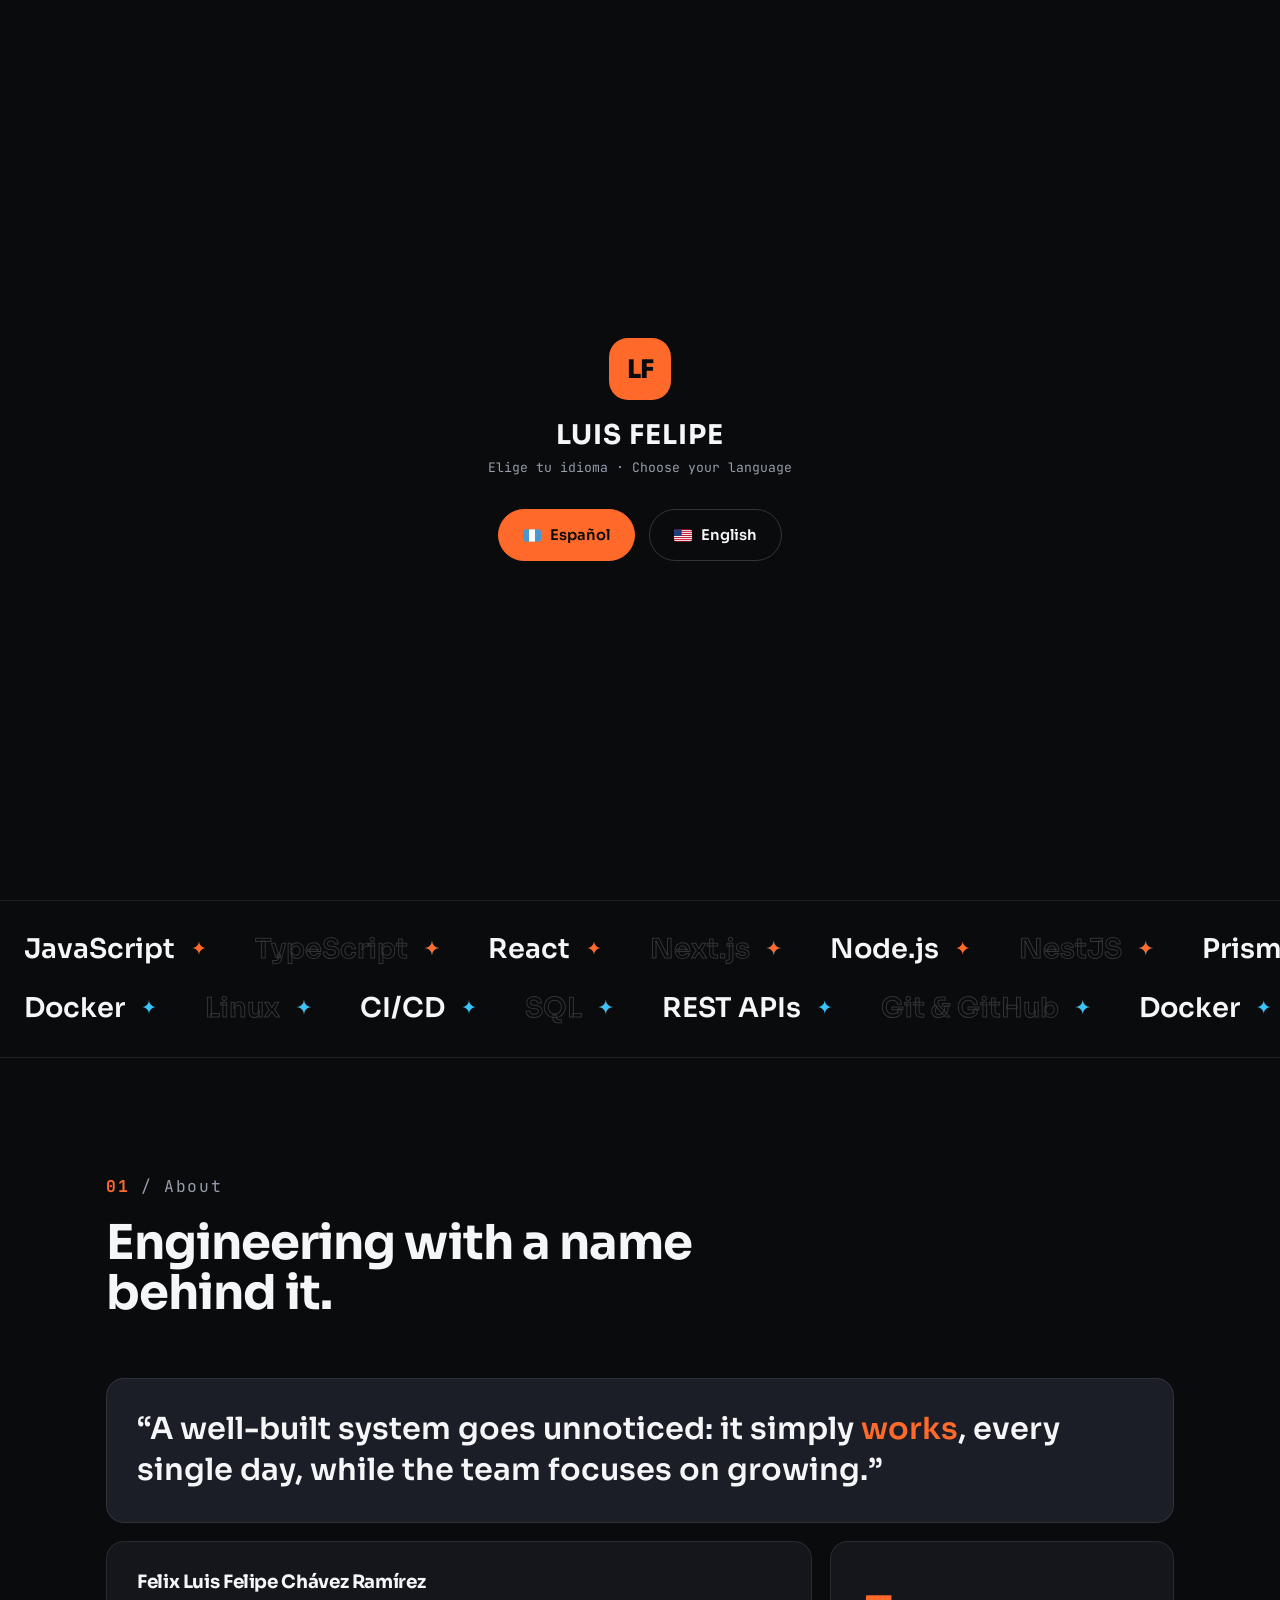
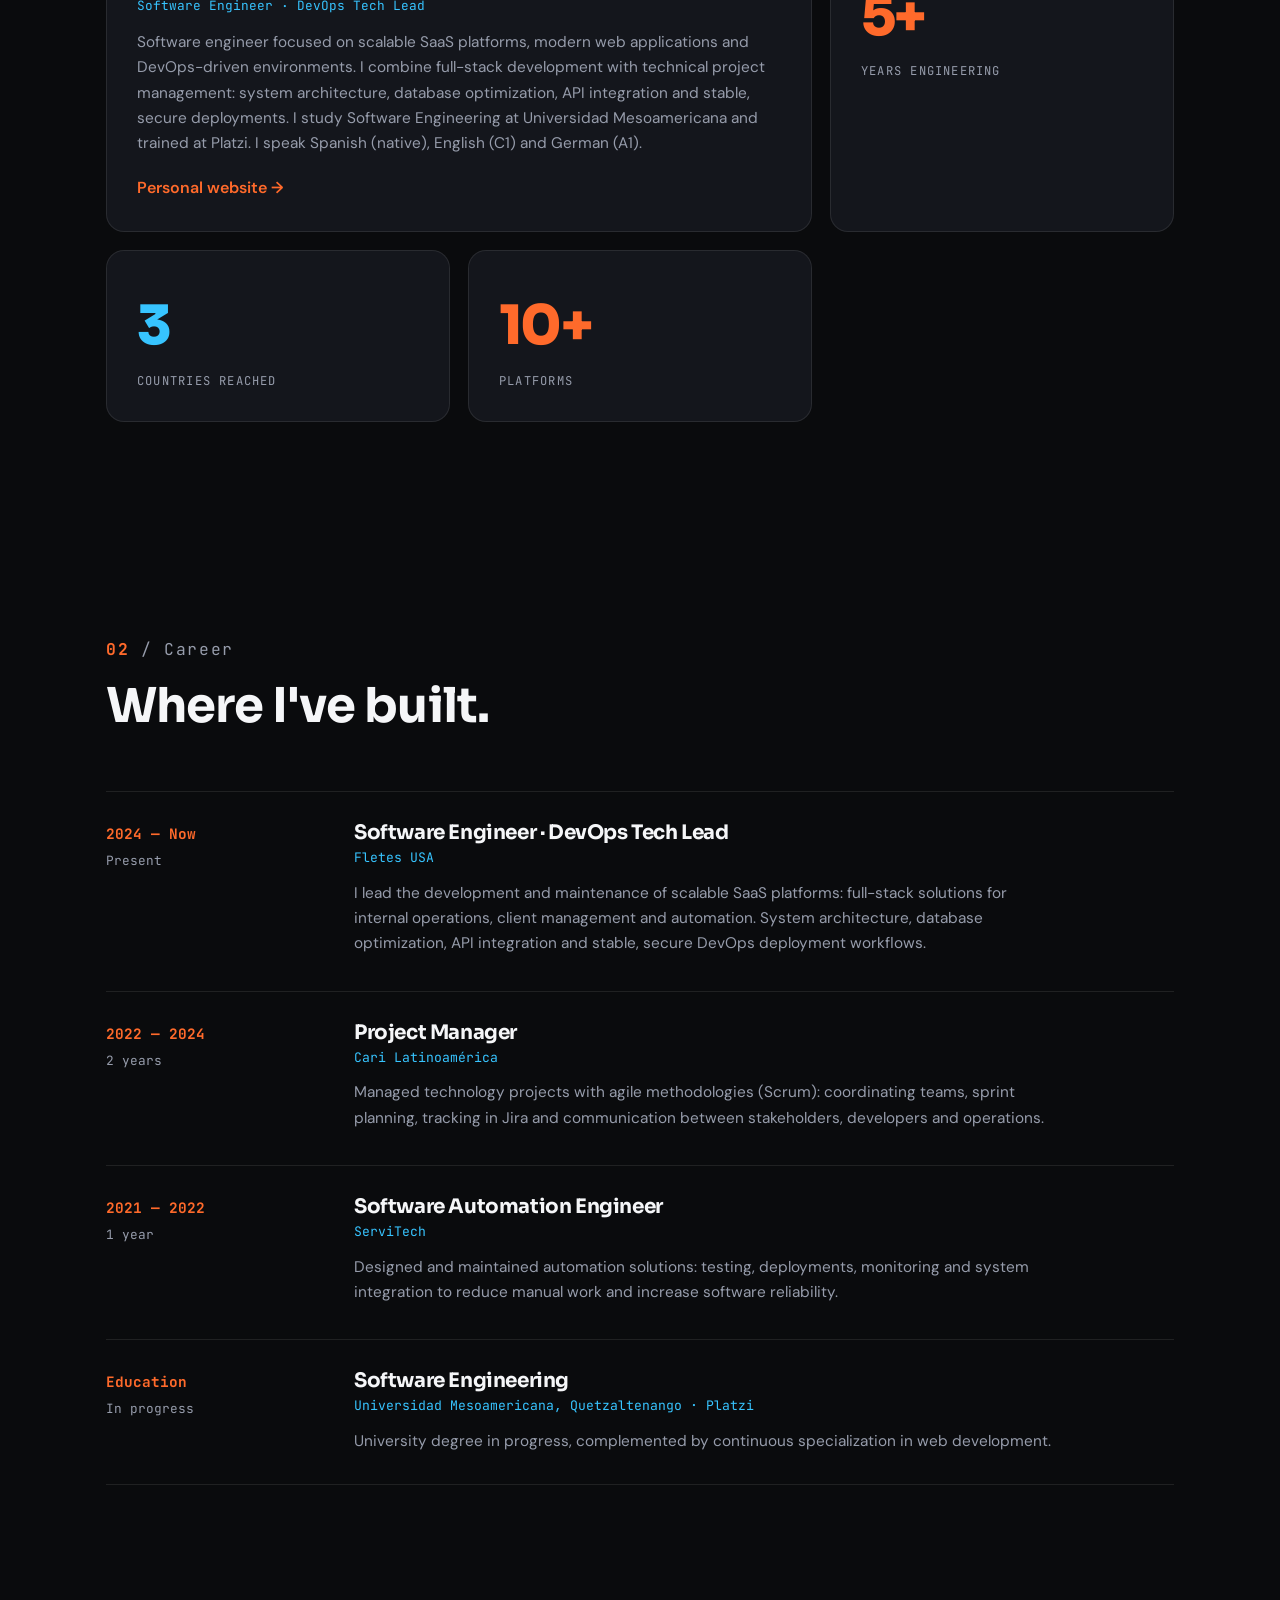
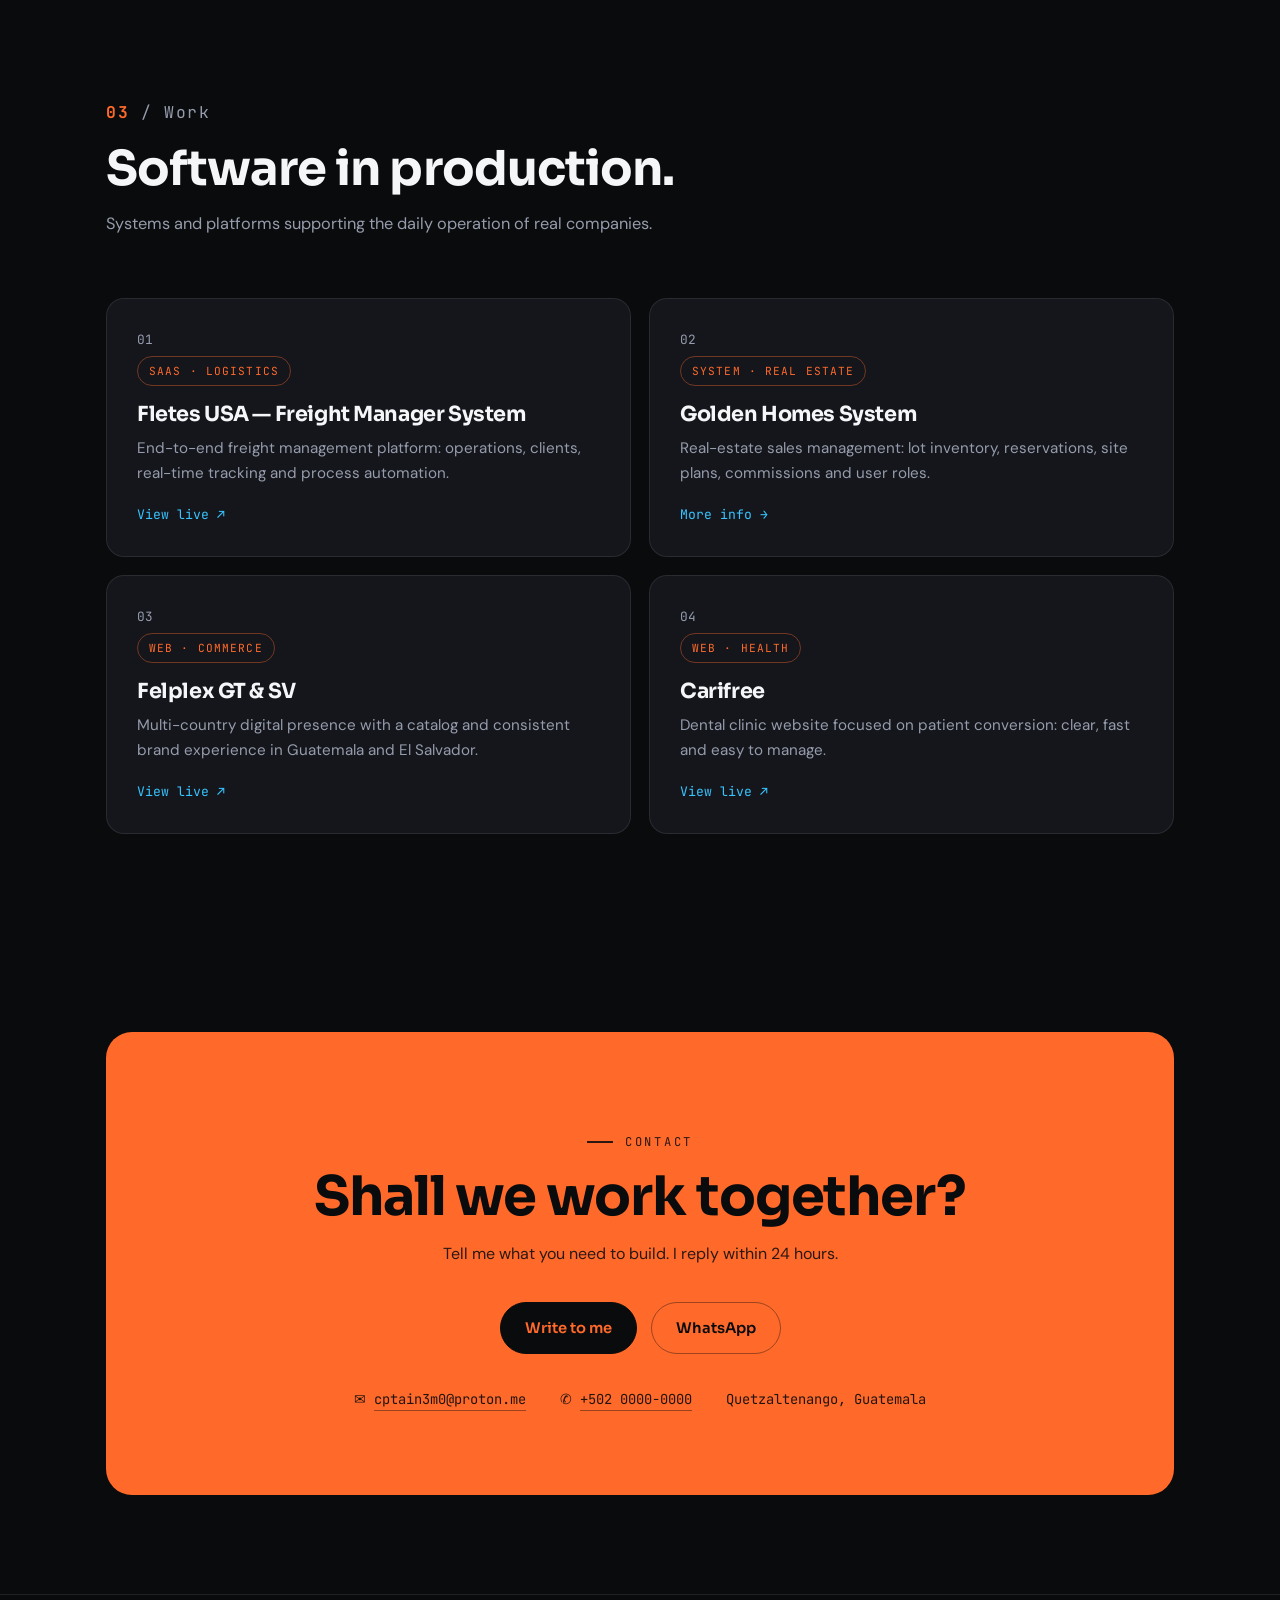
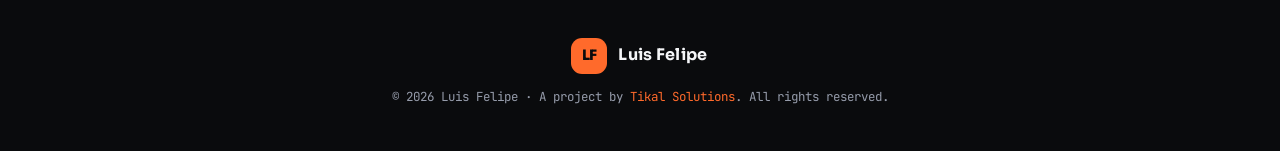
==== commit bda6dc02: "feat(fondo): reemplazar el nudo toroidal 3D por un relieve topográfico animado (isolíneas via marchi" ====
--- a/en/index.html
+++ b/en/index.html
@@ -8,12 +8,12 @@
 <link rel="icon" href="data:image/svg+xml,%3Csvg xmlns='http://www.w3.org/2000/svg' viewBox='0 0 32 32'%3E%3Crect width='32' height='32' rx='9' fill='%23ff6a2b'/%3E%3C/svg%3E" />
 <link rel="preconnect" href="https://fonts.googleapis.com" />
 <link rel="preconnect" href="https://fonts.gstatic.com" crossorigin />
-<link href="https://fonts.googleapis.com/css2?family=Sora:wght@500;600;700;800&family=Inter:wght@400;500;600&family=JetBrains+Mono:wght@400;500;700&display=swap" rel="stylesheet" />
+<link href="https://fonts.googleapis.com/css2?family=Sora:wght@500;600;700;800&family=DM+Sans:wght@400;500;600&family=JetBrains+Mono:wght@400;500;700&display=swap" rel="stylesheet" />
 <link rel="stylesheet" href="../assets/styles.css" />
 </head>
-<body data-planet="on">
-
-<canvas id="cosmos" aria-hidden="true"></canvas>
+<body>
+
+<canvas id="bg" aria-hidden="true"></canvas>
 
 <header class="nav" id="nav">
   <div class="container nav-inner">
--- a/assets/styles.css
+++ b/assets/styles.css
@@ -1,13 +1,13 @@
 /* =====================================================================
    LUIS FELIPE — Portafolio · hoja de estilos
    Identidad propia: naranja + celeste + negro/blanco. Tipografía
-   Sora (display) · Inter (texto) · JetBrains Mono (etiquetas).
+   Sora (display) · DM Sans (texto) · JetBrains Mono (etiquetas).
    Cero gradientes de relleno; acentos sólidos. Tema claro/oscuro.
    ===================================================================== */
 
 :root {
   --font-display: "Sora", system-ui, sans-serif;
-  --font-body: "Inter", system-ui, sans-serif;
+  --font-body: "DM Sans", system-ui, sans-serif;
   --font-mono: "JetBrains Mono", ui-monospace, monospace;
   --container: 1180px;
   --pad: clamp(20px, 5vw, 56px);
@@ -61,8 +61,14 @@
 button { font: inherit; color: inherit; background: none; border: none; cursor: pointer; }
 :focus-visible { outline: 2px solid var(--accent); outline-offset: 3px; border-radius: 6px; }
 
-/* ============ Fondo 3D ============ */
-#cosmos { position: fixed; inset: 0; width: 100%; height: 100%; z-index: 0; pointer-events: none; }
+/* ============ Fondo: relieve topográfico ============ */
+#bg {
+  position: fixed; inset: 0; width: 100%; height: 100%;
+  z-index: 0; pointer-events: none;
+  /* se desvanece hacia el pie para que el contenido denso respire */
+  -webkit-mask-image: linear-gradient(to bottom, #000 0%, #000 62%, transparent 100%);
+  mask-image: linear-gradient(to bottom, #000 0%, #000 62%, transparent 100%);
+}
 .page { position: relative; z-index: 1; }
 .container { width: 100%; max-width: var(--container); margin-inline: auto; padding-inline: var(--pad); }
 
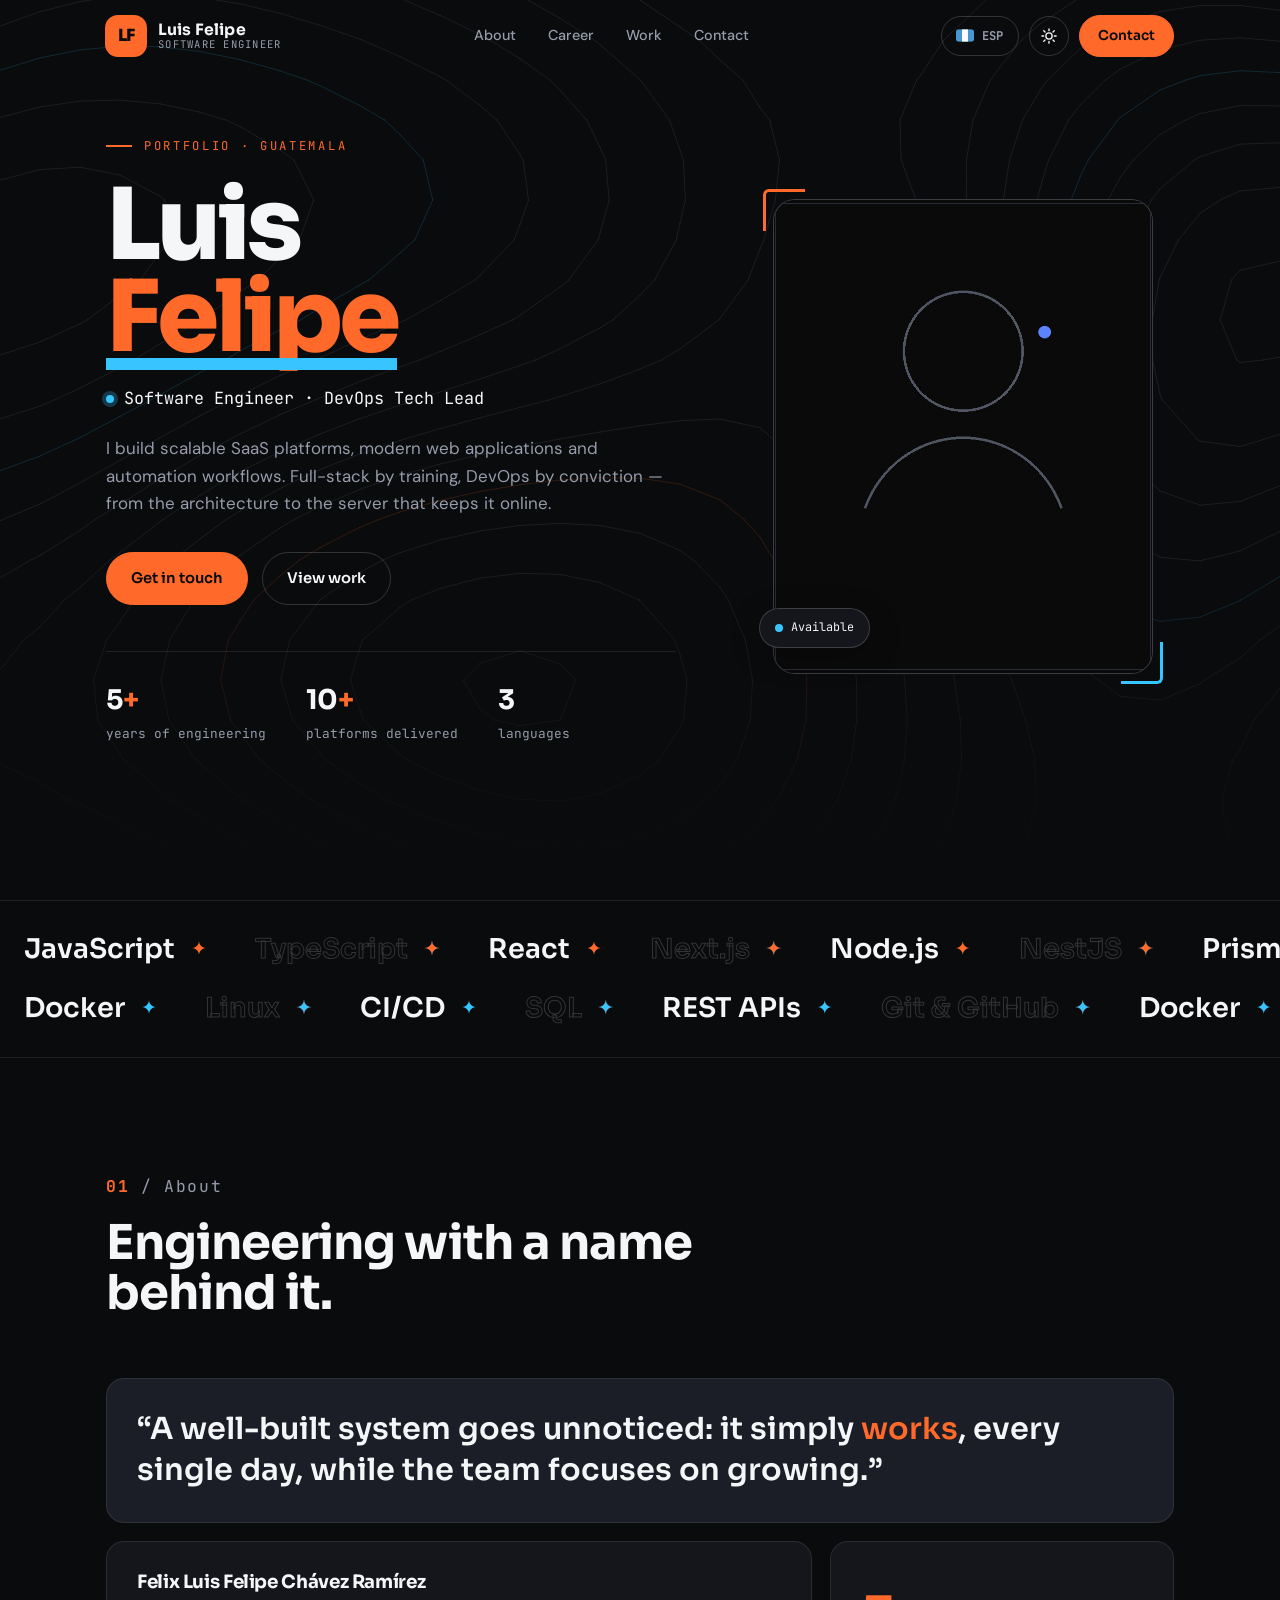
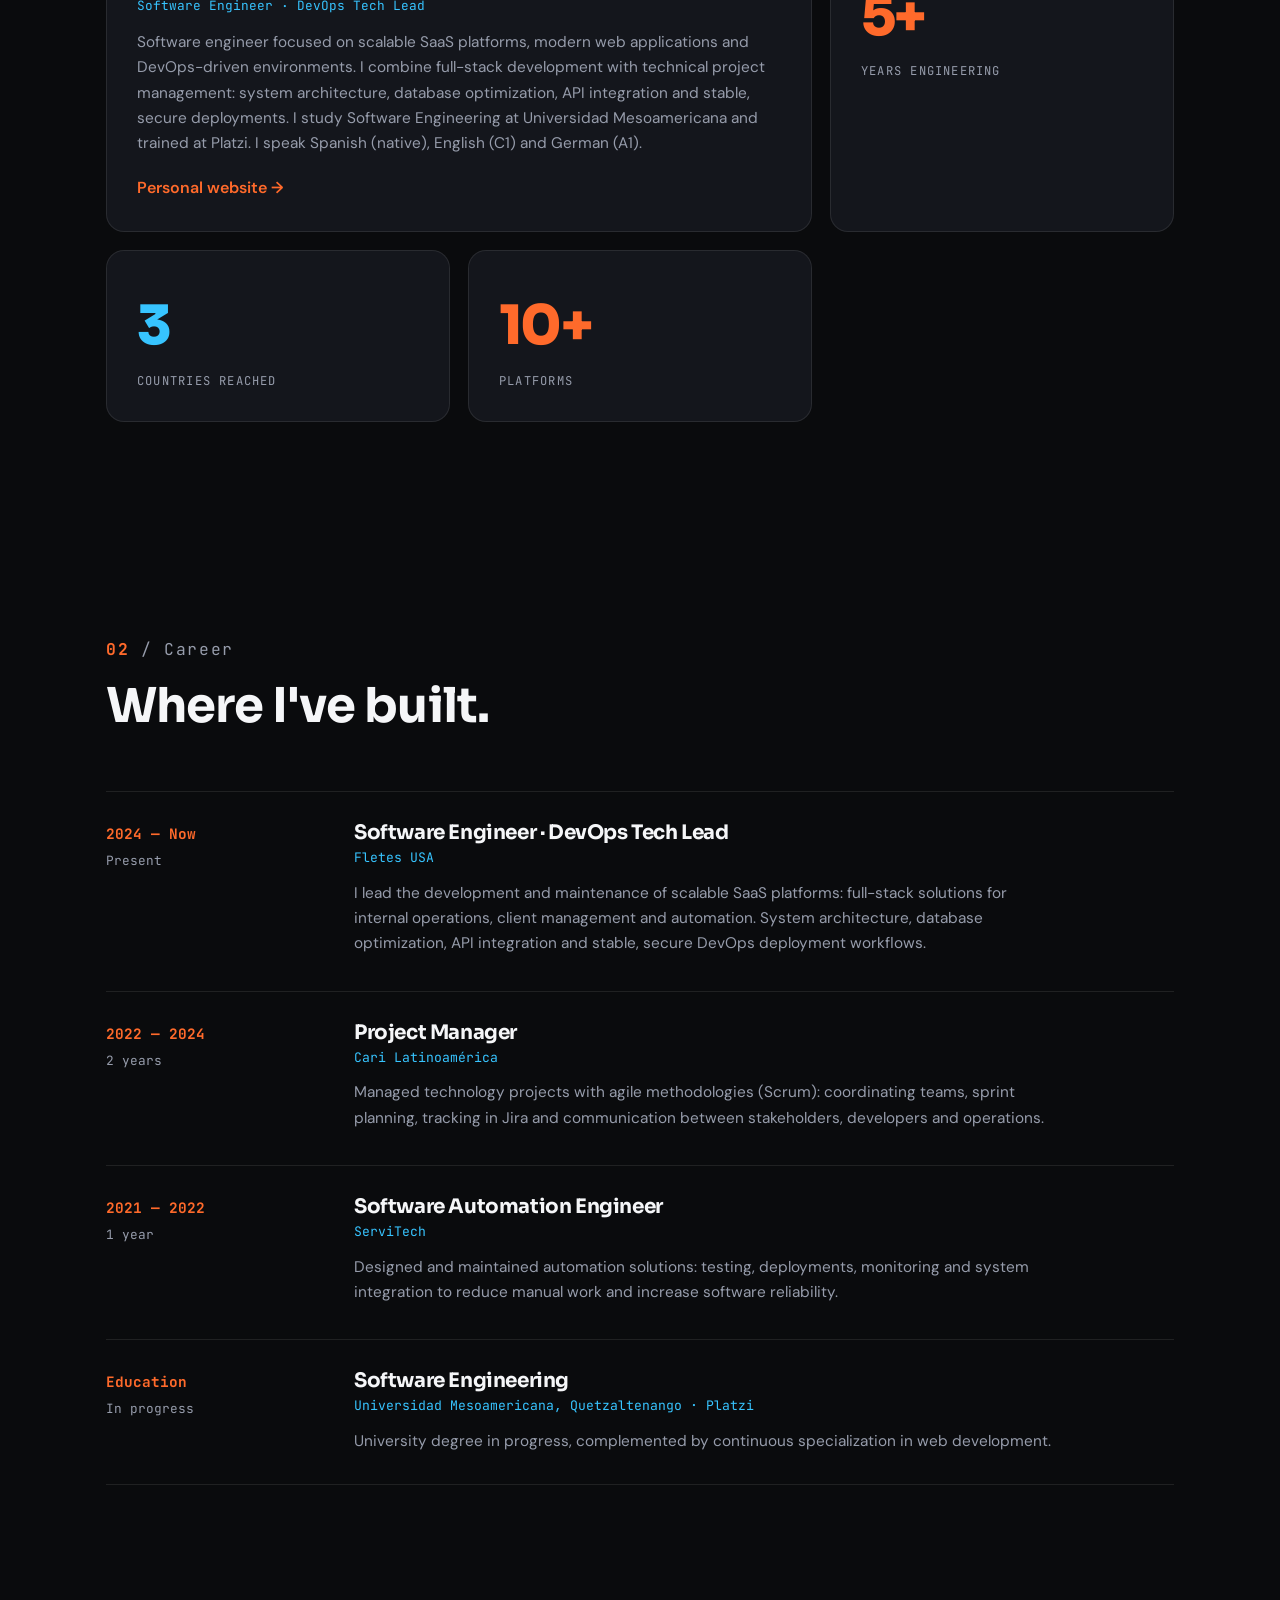
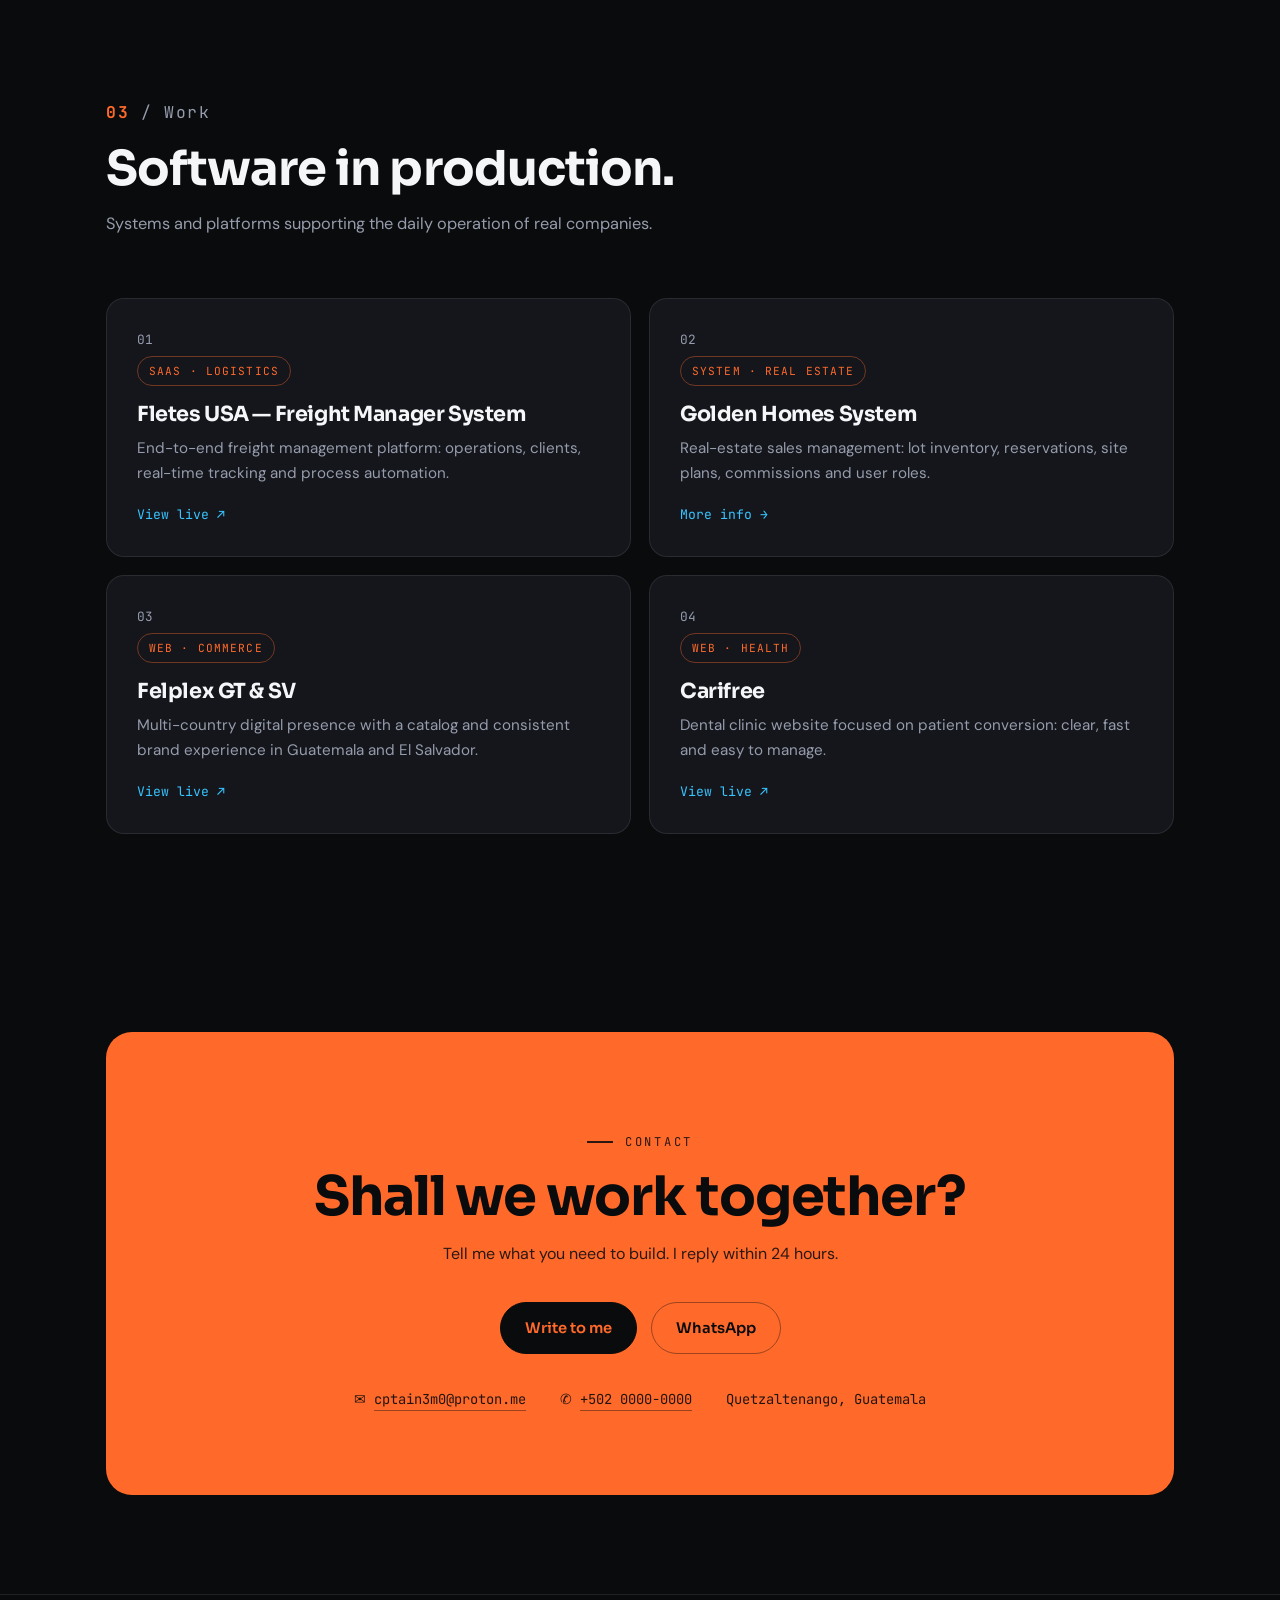
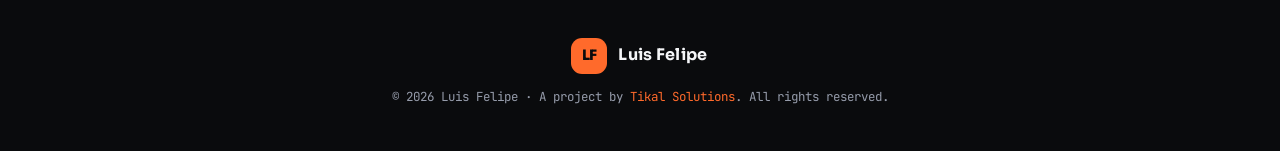
==== commit 61386604: "fix: quitar el overlay de idioma en la primera visita (causaba la pantalla 'a medias' en prod) y ret" ====
--- a/en/index.html
+++ b/en/index.html
@@ -69,11 +69,6 @@
             <img id="portrait" src="../assets/img/luis.jpg" alt="Photo of Luis Felipe" />
           </div>
           <span class="badge"><span class="pulse"></span> Available</span>
-          <label class="portrait-edit" for="photoInput">
-            <svg viewBox="0 0 24 24" aria-hidden="true"><path d="M4 7h3l1.5-2h7L18 7h2a1 1 0 0 1 1 1v10a1 1 0 0 1-1 1H4a1 1 0 0 1-1-1V8a1 1 0 0 1 1-1Z"/><circle cx="12" cy="13" r="3.2"/></svg>
-            Change photo
-          </label>
-          <input type="file" id="photoInput" accept="image/*" hidden />
         </div>
       </div>
     </div>
--- a/assets/styles.css
+++ b/assets/styles.css
@@ -214,19 +214,6 @@
   .theme-toggle:hover { opacity: 1; }
 }
 
-/* Overlay de idioma */
-.lang-overlay {
-  position: fixed; inset: 0; z-index: 100; background: var(--bg);
-  display: grid; place-items: center; text-align: center;
-  transition: opacity 0.45s var(--ease);
-}
-.lang-overlay.hide { opacity: 0; pointer-events: none; }
-.brand-badge.lg { width: 60px; height: 60px; border-radius: 18px; font-size: 1.6rem; margin: 0 auto 22px; }
-.lang-overlay h2 { font-size: clamp(1.3rem, 3vw, 1.7rem); letter-spacing: 0.04em; }
-.lang-overlay p { color: var(--muted); margin-top: 8px; font-family: var(--font-mono); font-size: 0.82rem; }
-.lang-overlay .lang-actions { display: flex; gap: 14px; justify-content: center; margin-top: 30px; flex-wrap: wrap; }
-.lang-overlay .btn span { font-family: var(--font-display); }
-
 /* ============ Secciones ============ */
 section { padding-block: clamp(72px, 11vh, 132px); position: relative; }
 .sec-head { margin-bottom: clamp(36px, 6vw, 60px); max-width: 720px; }
@@ -296,20 +283,6 @@
   font-family: var(--font-mono); font-size: 0.74rem; box-shadow: 0 8px 30px rgba(0,0,0,.25);
 }
 .portrait .badge .pulse { width: 8px; height: 8px; border-radius: 50%; background: var(--accent-2); }
-.portrait-edit {
-  position: absolute; right: 12px; bottom: 12px; z-index: 3;
-  display: inline-flex; align-items: center; gap: 7px;
-  padding: 9px 13px; border-radius: 999px;
-  border: 1px solid var(--line-strong); background: var(--nav-bg);
-  -webkit-backdrop-filter: blur(10px); backdrop-filter: blur(10px);
-  font-family: var(--font-mono); font-size: 0.72rem; color: var(--text);
-  opacity: 0; transform: translateY(6px);
-  transition: opacity 0.25s var(--ease), transform 0.25s var(--ease), border-color 0.25s var(--ease);
-}
-.portrait:hover .portrait-edit, .portrait-edit:focus-visible { opacity: 1; transform: none; }
-.portrait-edit:hover { border-color: var(--accent); }
-.portrait-edit svg { width: 15px; height: 15px; stroke: currentColor; fill: none; stroke-width: 1.8; stroke-linecap: round; stroke-linejoin: round; }
-@media (hover: none) { .portrait-edit { opacity: 1; transform: none; } }
 
 @media (max-width: 900px) {
   .hero-grid { grid-template-columns: 1fr; gap: clamp(30px, 9vw, 50px); }
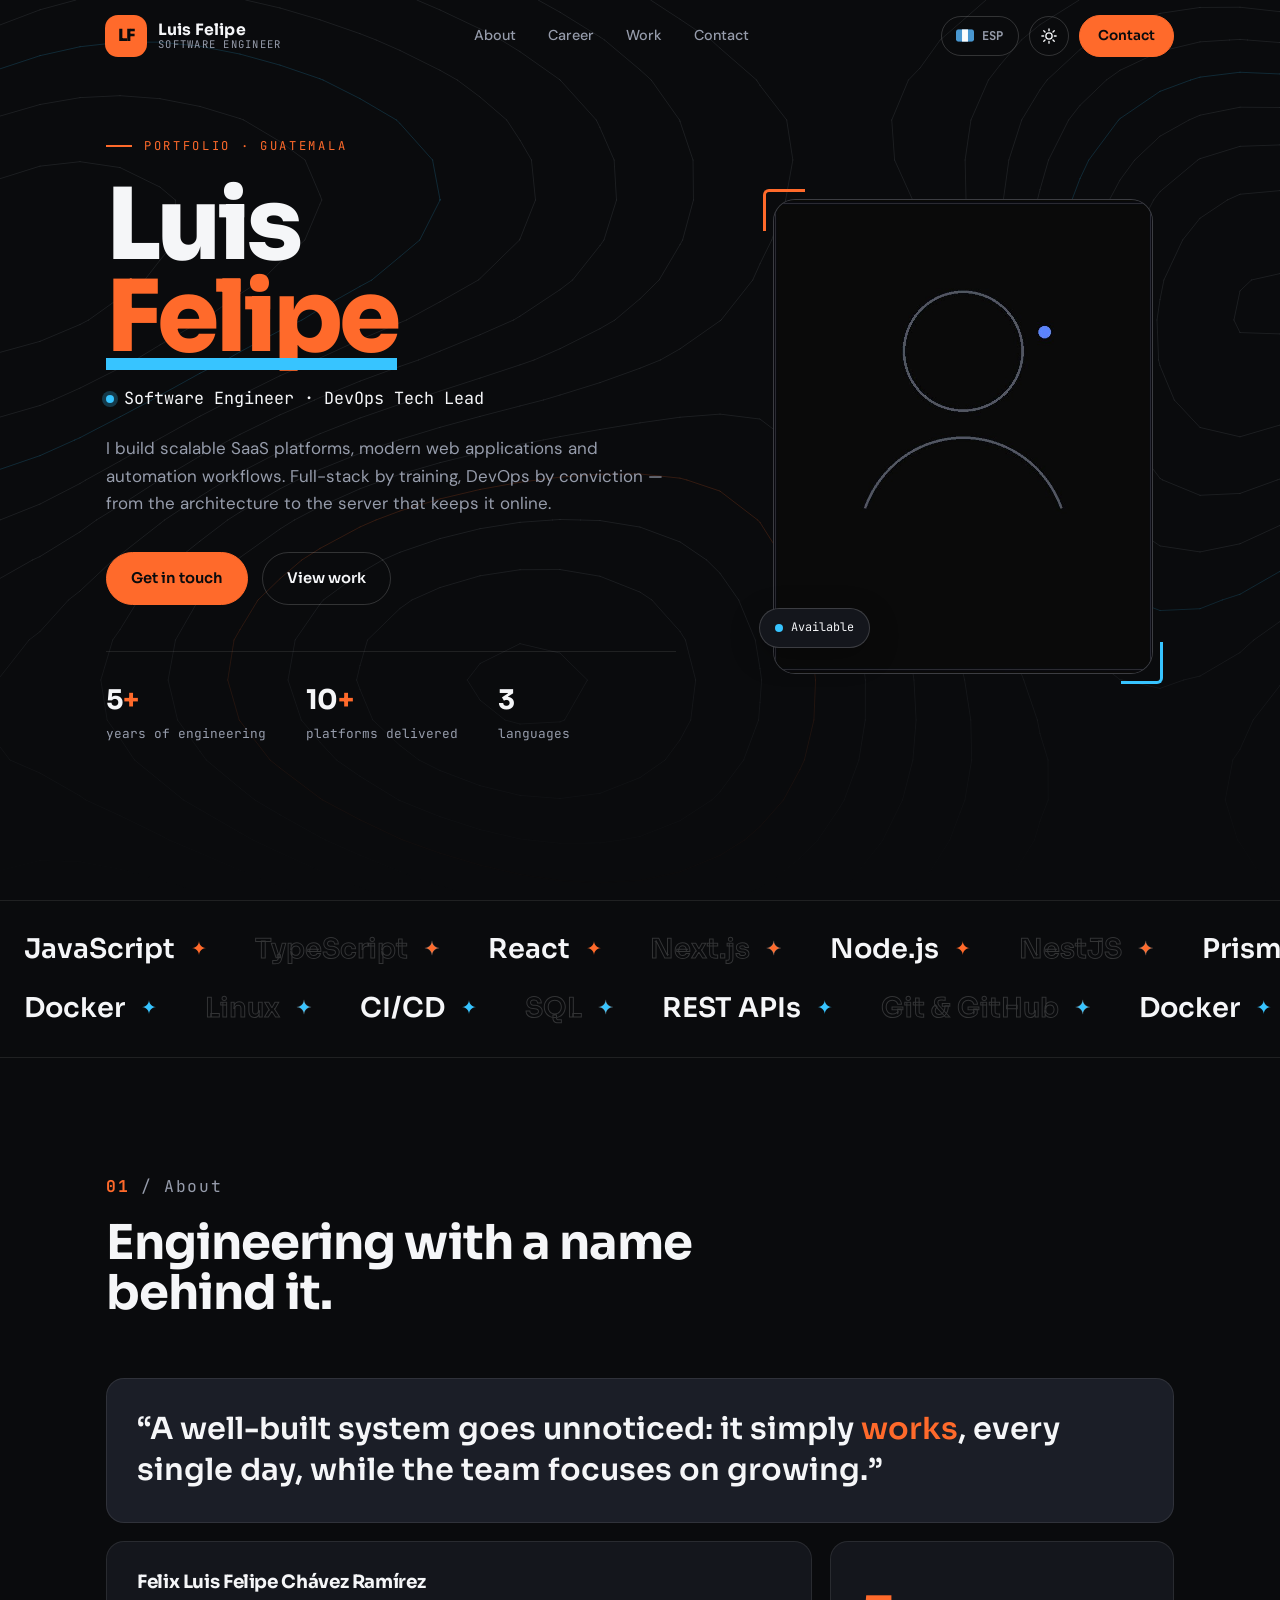
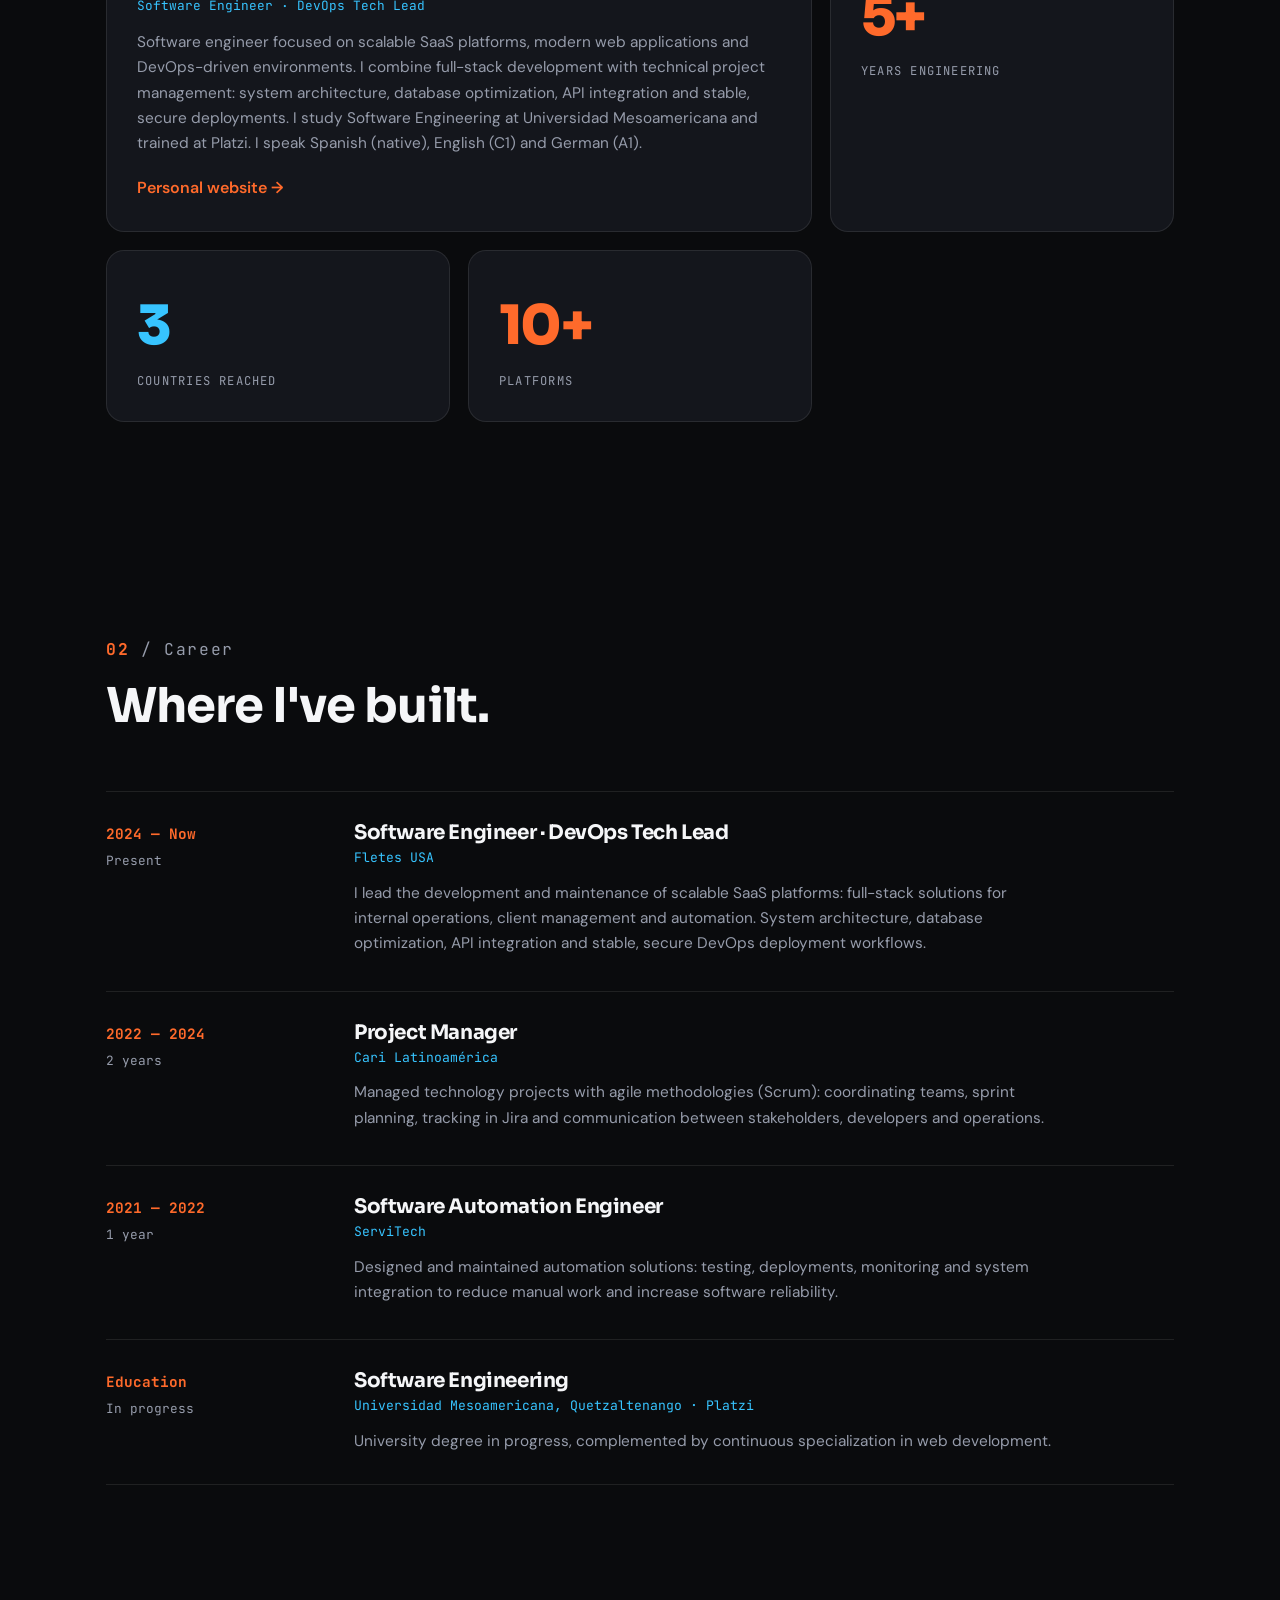
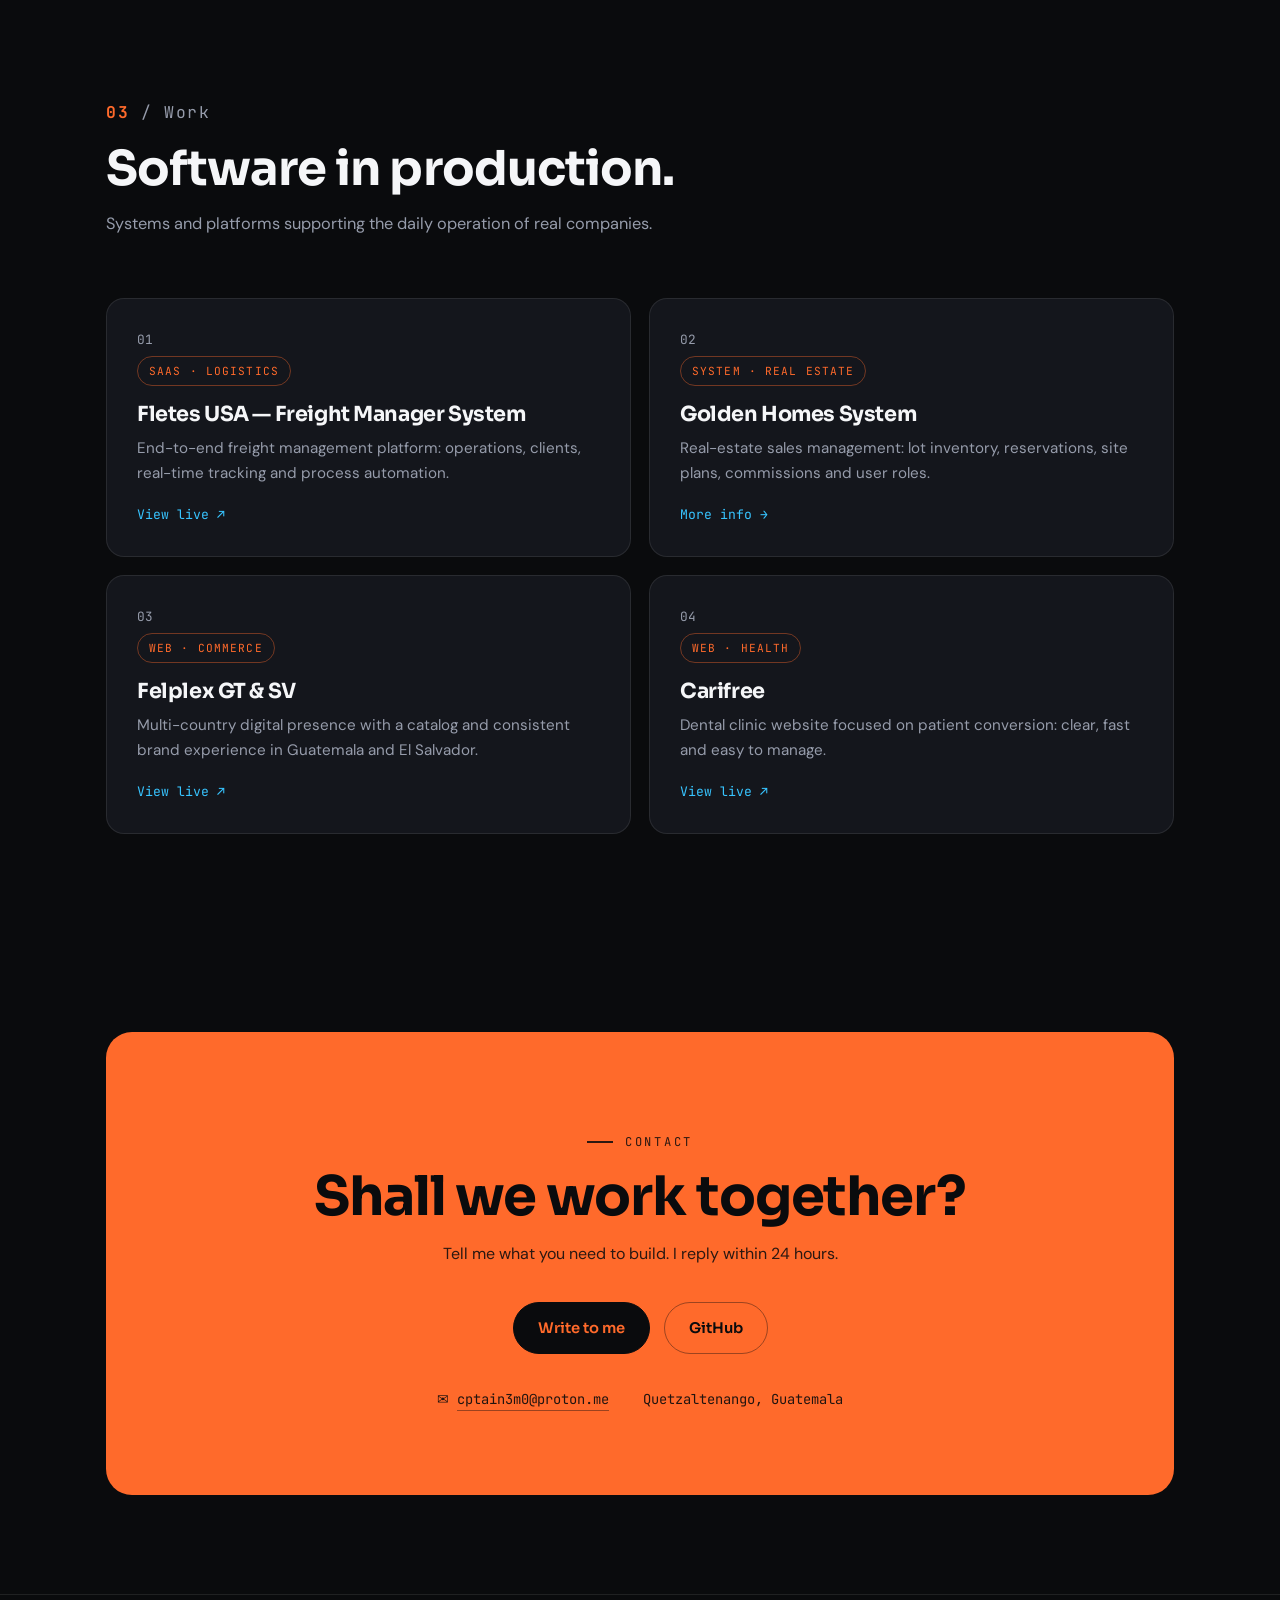
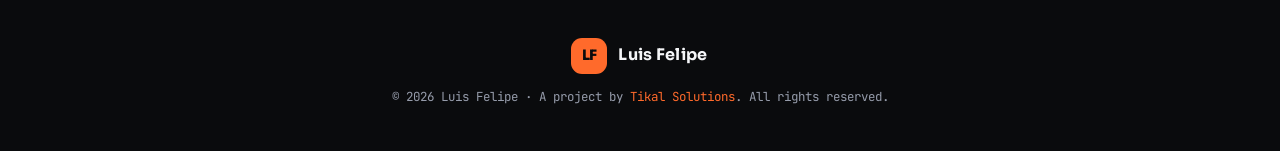
==== commit 5b032d2d: "chore: quitar el teléfono del contacto El número está ligado a otras cuentas y en un repo público qu" ====
--- a/en/index.html
+++ b/en/index.html
@@ -219,11 +219,10 @@
         <p>Tell me what you need to build. I reply within 24 hours.</p>
         <div class="hero-ctas">
           <a class="btn btn-dark" href="mailto:cptain3m0@proton.me?subject=Contact%20from%20portfolio">Write to me</a>
-          <a class="btn" href="https://wa.me/00000000000" target="_blank" rel="noopener">WhatsApp</a>
+          <a class="btn" href="https://github.com/cptainn3m0" target="_blank" rel="noopener">GitHub</a>
         </div>
         <div class="contact-lines">
           <span>✉ <a href="mailto:cptain3m0@proton.me">cptain3m0@proton.me</a></span>
-          <span>✆ <a href="tel:+00000000000">+502 0000-0000</a></span>
           <span>Quetzaltenango, Guatemala</span>
         </div>
       </div>
--- a/assets/styles.css
+++ b/assets/styles.css
@@ -203,6 +203,7 @@
 .mobile-menu a:last-child { border-bottom: none; }
 .mobile-menu a:hover { color: var(--accent); }
 @media (max-width: 940px) {
+  .nav-links { display: none; }          /* enlaces van al menú desplegable (☰) */
   .menu-toggle { display: grid; }
   .nav-actions .lang-toggle { display: none; }
   .theme-toggle {
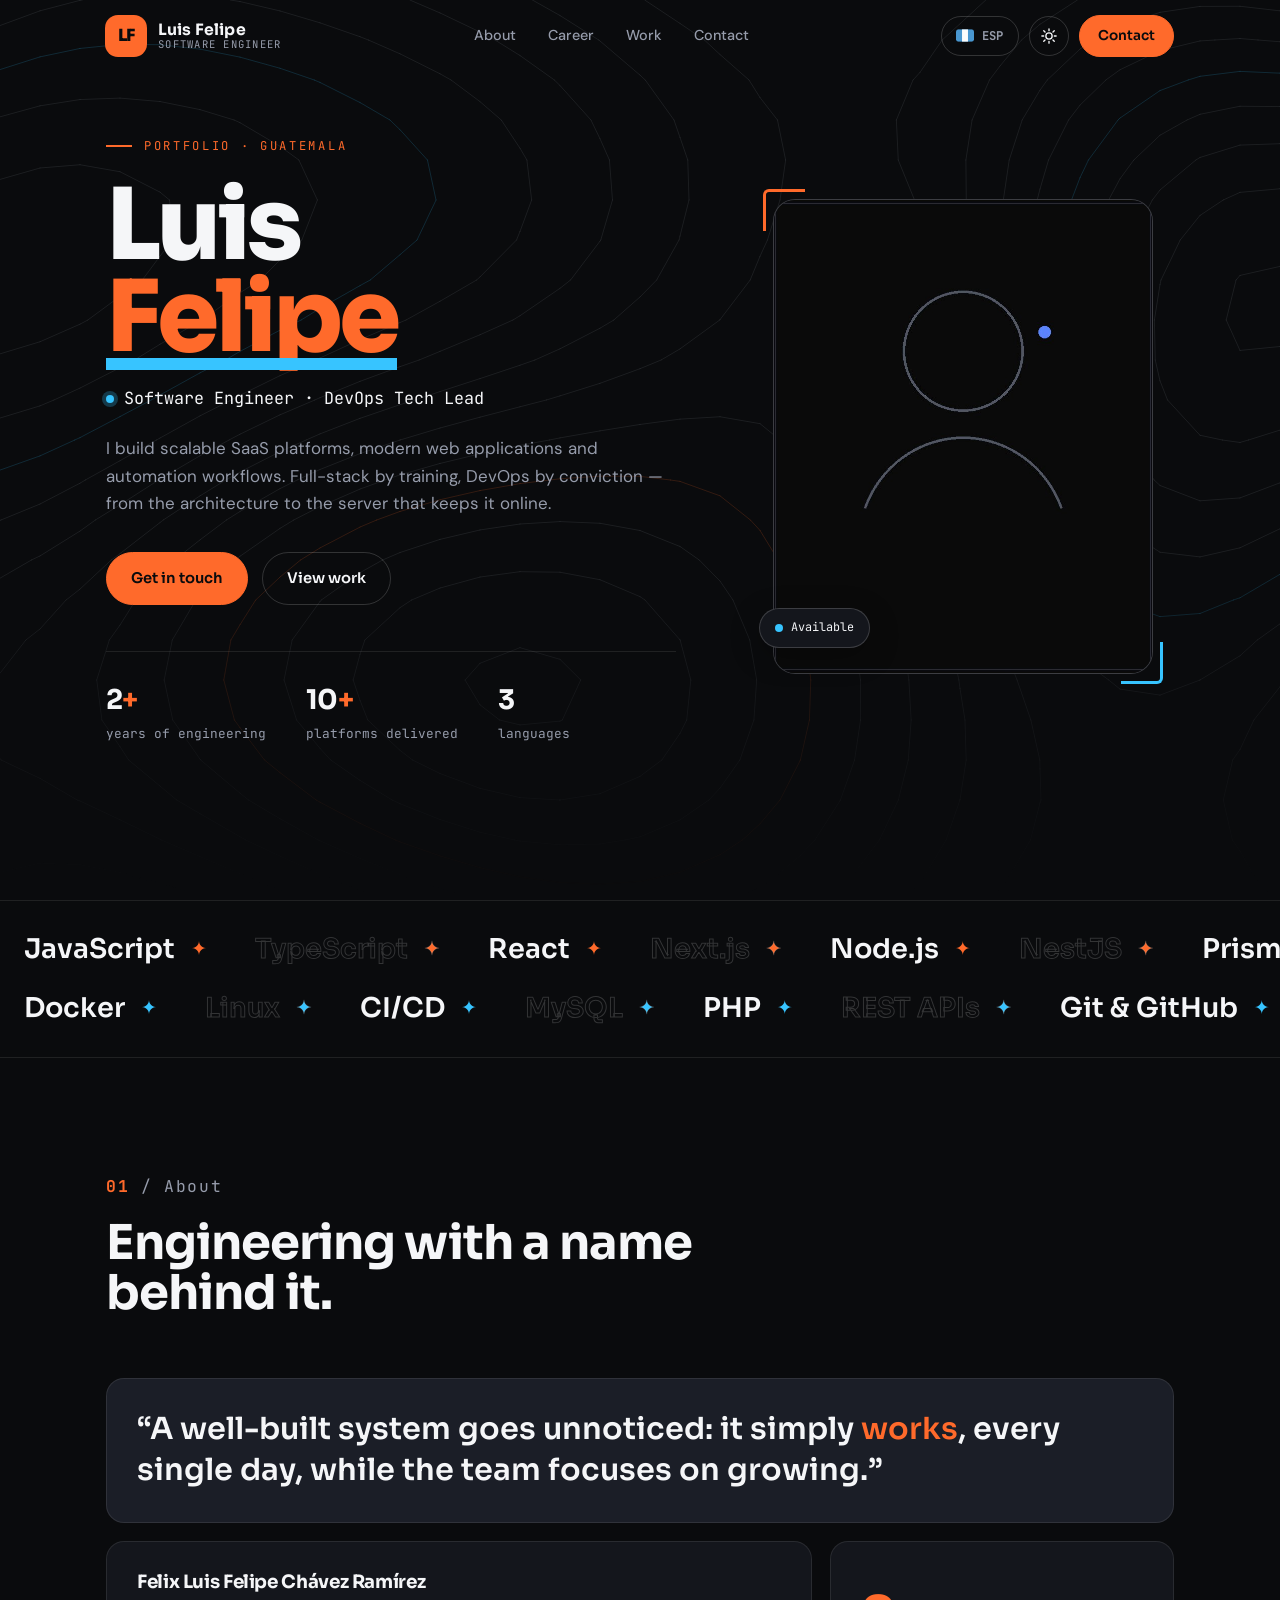
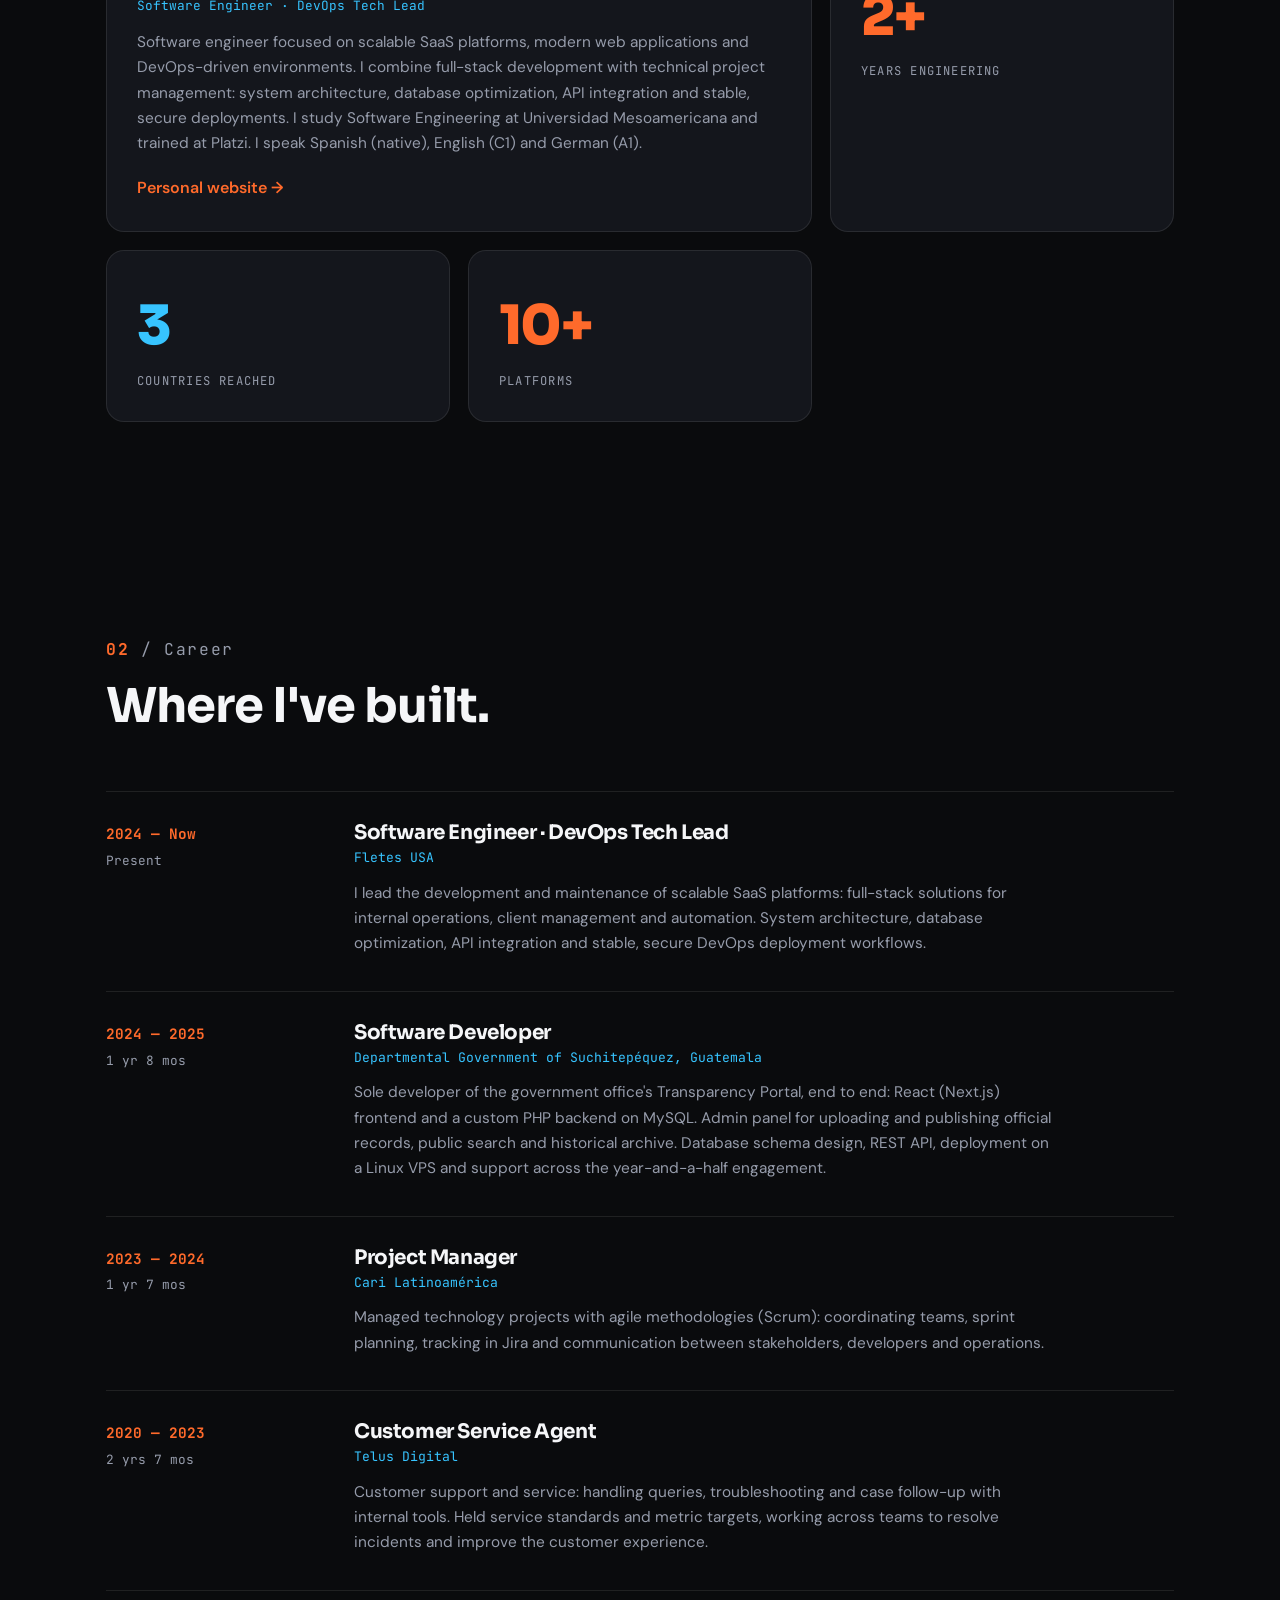
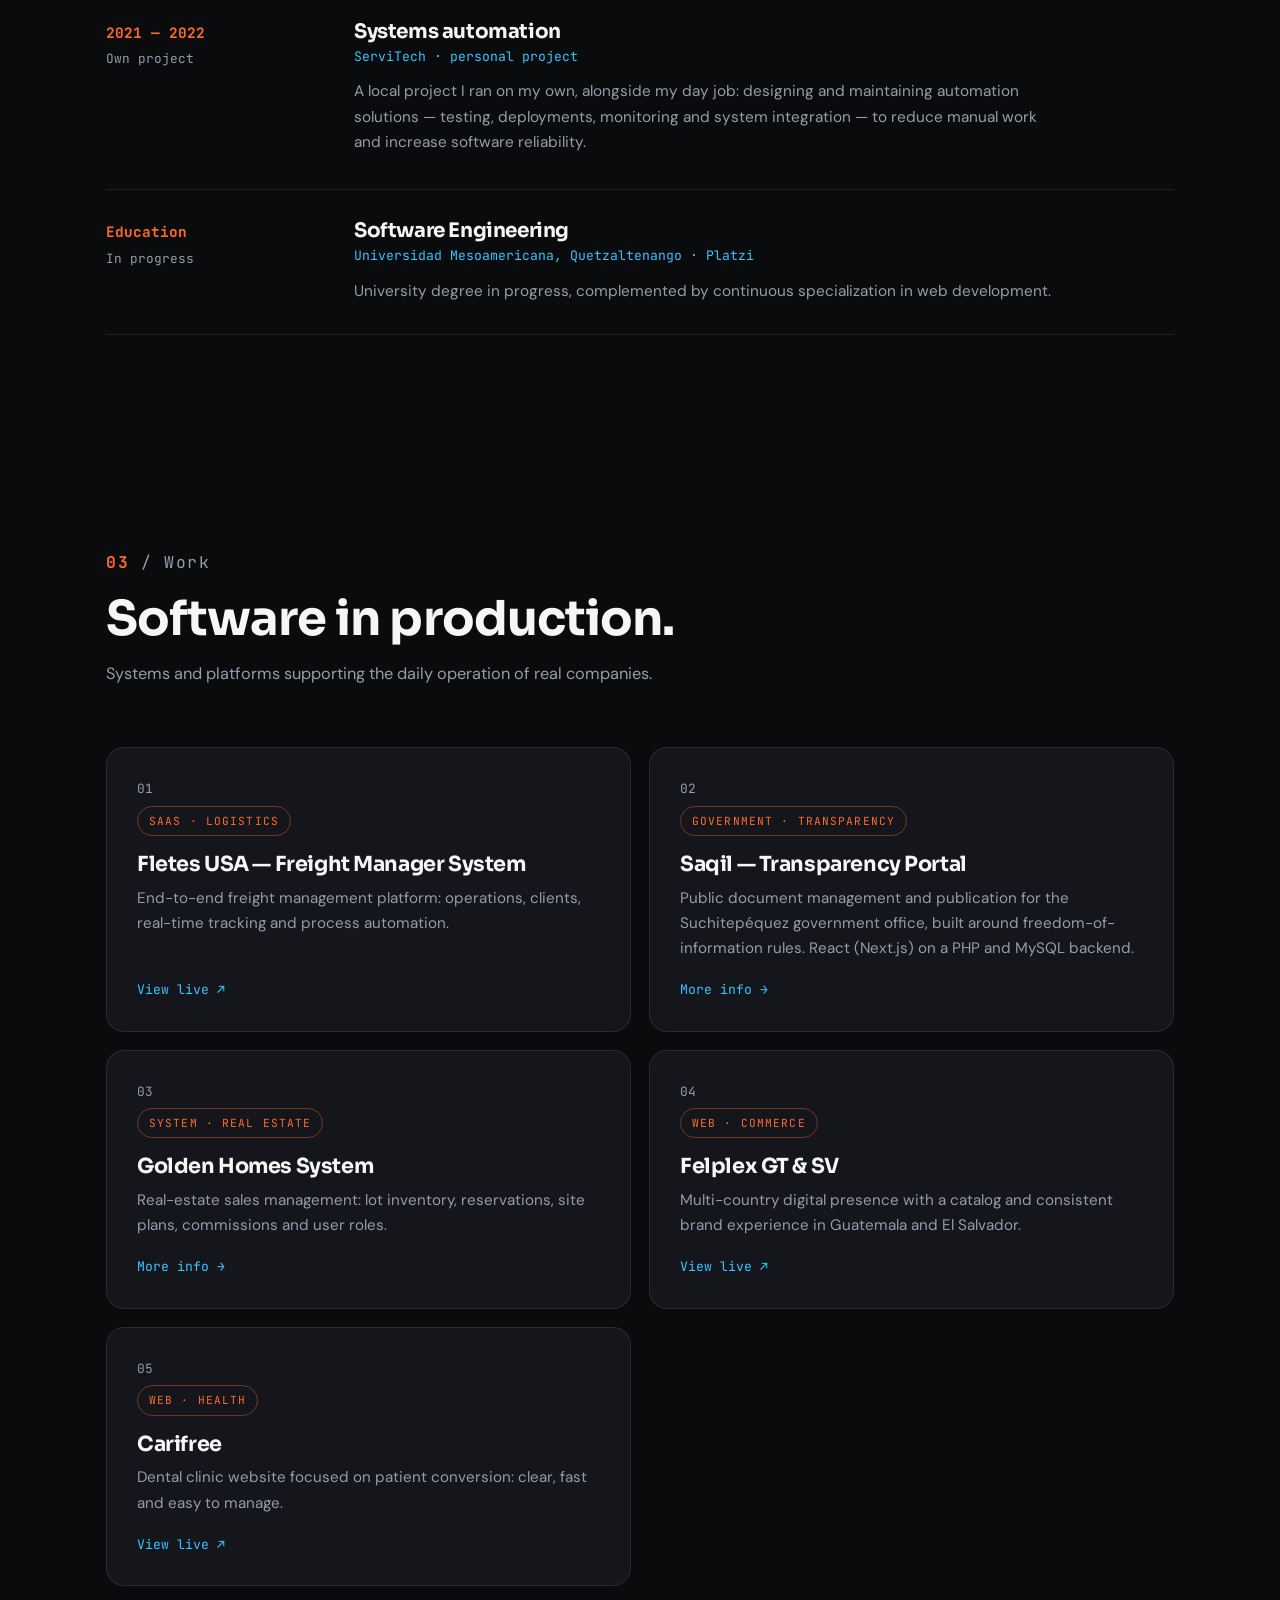
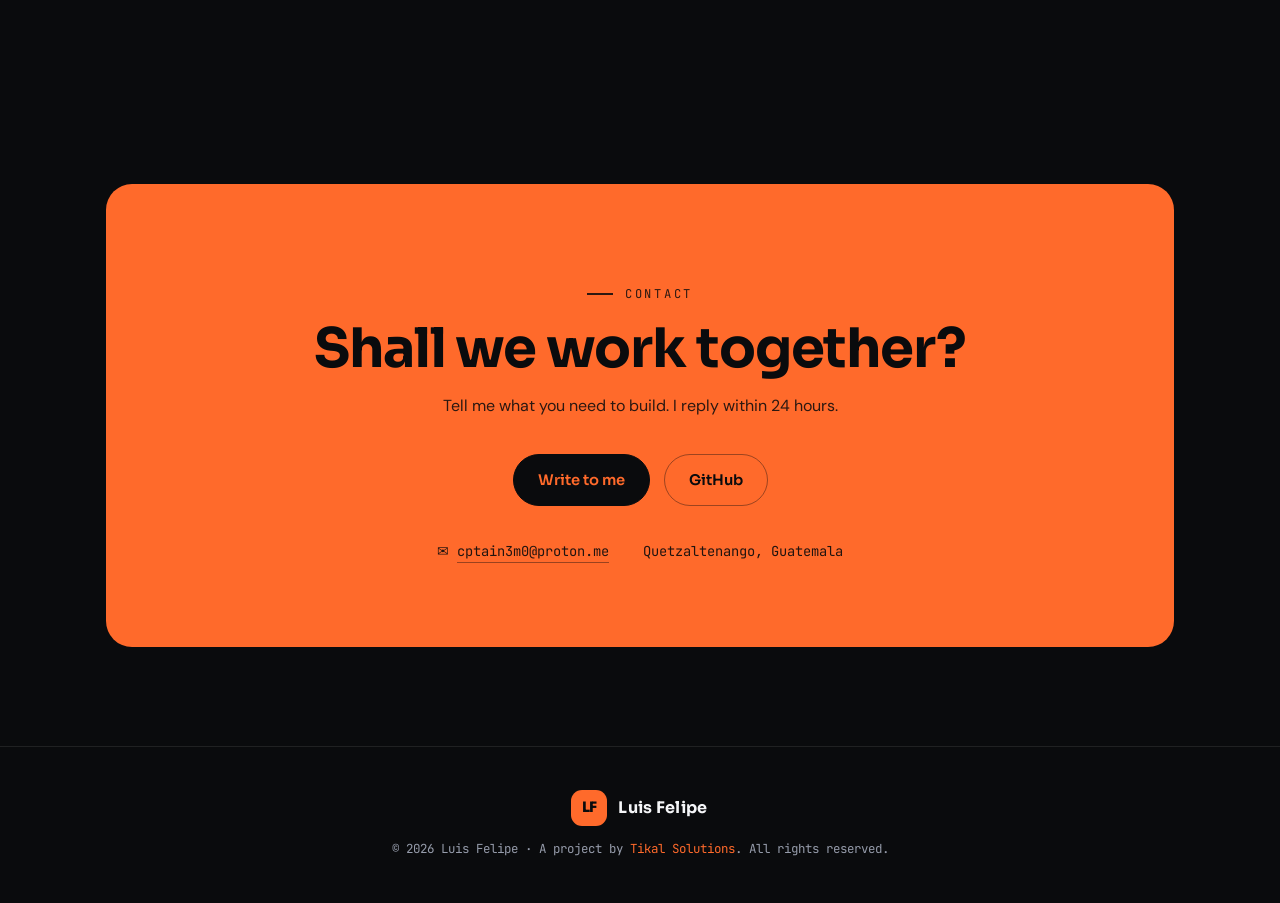
==== commit 35ec712c: "feat(trayectoria): cuadrar el portafolio con el CV y sumar Saqil al trabajo - Gobernación Departamen" ====
--- a/en/index.html
+++ b/en/index.html
@@ -57,7 +57,7 @@
             <a class="btn" href="#work">View work</a>
           </div>
           <div class="hero-facts" data-stagger="5">
-            <div><strong>5<em>+</em></strong>years of engineering</div>
+            <div><strong>2<em>+</em></strong>years of engineering</div>
             <div><strong>10<em>+</em></strong>platforms delivered</div>
             <div><strong>3</strong>languages</div>
           </div>
@@ -77,12 +77,12 @@
   <!-- ================= MARQUEE / STACK ================= -->
   <div class="marquee" aria-label="Technologies">
     <div class="marquee-row">
-      <span class="marquee-item">JavaScript</span><span class="marquee-item ghost">TypeScript</span><span class="marquee-item">React</span><span class="marquee-item ghost">Next.js</span><span class="marquee-item">Node.js</span><span class="marquee-item ghost">NestJS</span><span class="marquee-item">Prisma</span>
-      <span class="marquee-item">JavaScript</span><span class="marquee-item ghost">TypeScript</span><span class="marquee-item">React</span><span class="marquee-item ghost">Next.js</span><span class="marquee-item">Node.js</span><span class="marquee-item ghost">NestJS</span><span class="marquee-item">Prisma</span>
+      <span class="marquee-item">JavaScript</span><span class="marquee-item ghost">TypeScript</span><span class="marquee-item">React</span><span class="marquee-item ghost">Next.js</span><span class="marquee-item">Node.js</span><span class="marquee-item ghost">NestJS</span><span class="marquee-item">Prisma</span><span class="marquee-item ghost">Python</span>
+      <span class="marquee-item">JavaScript</span><span class="marquee-item ghost">TypeScript</span><span class="marquee-item">React</span><span class="marquee-item ghost">Next.js</span><span class="marquee-item">Node.js</span><span class="marquee-item ghost">NestJS</span><span class="marquee-item">Prisma</span><span class="marquee-item ghost">Python</span>
     </div>
     <div class="marquee-row rev">
-      <span class="marquee-item">Docker</span><span class="marquee-item ghost">Linux</span><span class="marquee-item">CI/CD</span><span class="marquee-item ghost">SQL</span><span class="marquee-item">REST APIs</span><span class="marquee-item ghost">Git &amp; GitHub</span>
-      <span class="marquee-item">Docker</span><span class="marquee-item ghost">Linux</span><span class="marquee-item">CI/CD</span><span class="marquee-item ghost">SQL</span><span class="marquee-item">REST APIs</span><span class="marquee-item ghost">Git &amp; GitHub</span>
+      <span class="marquee-item">Docker</span><span class="marquee-item ghost">Linux</span><span class="marquee-item">CI/CD</span><span class="marquee-item ghost">MySQL</span><span class="marquee-item">PHP</span><span class="marquee-item ghost">REST APIs</span><span class="marquee-item">Git &amp; GitHub</span>
+      <span class="marquee-item">Docker</span><span class="marquee-item ghost">Linux</span><span class="marquee-item">CI/CD</span><span class="marquee-item ghost">MySQL</span><span class="marquee-item">PHP</span><span class="marquee-item ghost">REST APIs</span><span class="marquee-item">Git &amp; GitHub</span>
     </div>
   </div>
 
@@ -110,7 +110,7 @@
           <a class="link" href="https://luisf3lipe.vercel.app/about" target="_blank" rel="noopener">Personal website →</a>
         </div>
         <div class="card reveal" data-delay="1">
-          <div class="stat-num">5+</div>
+          <div class="stat-num">2+</div>
           <div class="stat-lbl">Years engineering</div>
         </div>
         <div class="card tile-2 reveal" data-delay="2">
@@ -142,7 +142,15 @@
           </div>
         </div>
         <div class="t-row reveal">
-          <div class="t-year">2022 — 2024<span>2 years</span></div>
+          <div class="t-year">2024 — 2025<span>1 yr 8 mos</span></div>
+          <div class="t-body">
+            <h3>Software Developer</h3>
+            <p class="where">Departmental Government of Suchitepéquez, Guatemala</p>
+            <p>Sole developer of the government office's Transparency Portal, end to end: React (Next.js) frontend and a custom PHP backend on MySQL. Admin panel for uploading and publishing official records, public search and historical archive. Database schema design, REST API, deployment on a Linux VPS and support across the year-and-a-half engagement.</p>
+          </div>
+        </div>
+        <div class="t-row reveal">
+          <div class="t-year">2023 — 2024<span>1 yr 7 mos</span></div>
           <div class="t-body">
             <h3>Project Manager</h3>
             <p class="where">Cari Latinoamérica</p>
@@ -150,11 +158,19 @@
           </div>
         </div>
         <div class="t-row reveal">
-          <div class="t-year">2021 — 2022<span>1 year</span></div>
-          <div class="t-body">
-            <h3>Software Automation Engineer</h3>
-            <p class="where">ServiTech</p>
-            <p>Designed and maintained automation solutions: testing, deployments, monitoring and system integration to reduce manual work and increase software reliability.</p>
+          <div class="t-year">2020 — 2023<span>2 yrs 7 mos</span></div>
+          <div class="t-body">
+            <h3>Customer Service Agent</h3>
+            <p class="where">Telus Digital</p>
+            <p>Customer support and service: handling queries, troubleshooting and case follow-up with internal tools. Held service standards and metric targets, working across teams to resolve incidents and improve the customer experience.</p>
+          </div>
+        </div>
+        <div class="t-row reveal">
+          <div class="t-year">2021 — 2022<span>Own project</span></div>
+          <div class="t-body">
+            <h3>Systems automation</h3>
+            <p class="where">ServiTech · personal project</p>
+            <p>A local project I ran on my own, alongside my day job: designing and maintaining automation solutions — testing, deployments, monitoring and system integration — to reduce manual work and increase software reliability.</p>
           </div>
         </div>
         <div class="t-row reveal">
@@ -185,22 +201,29 @@
           <p>End-to-end freight management platform: operations, clients, real-time tracking and process automation.</p>
           <span class="go">View live ↗</span>
         </a>
+        <a class="proj reveal" href="#contact">
+          <span class="n">02</span>
+          <span class="tag">Government · Transparency</span>
+          <h3>Saqil — Transparency Portal</h3>
+          <p>Public document management and publication for the Suchitepéquez government office, built around freedom-of-information rules. React (Next.js) on a PHP and MySQL backend.</p>
+          <span class="go">More info →</span>
+        </a>
         <a class="proj reveal" data-delay="1" href="#contact">
-          <span class="n">02</span>
+          <span class="n">03</span>
           <span class="tag">System · Real estate</span>
           <h3>Golden Homes System</h3>
           <p>Real-estate sales management: lot inventory, reservations, site plans, commissions and user roles.</p>
           <span class="go">More info →</span>
         </a>
         <a class="proj reveal" data-delay="1" href="https://www.felplex.com" target="_blank" rel="noopener">
-          <span class="n">03</span>
+          <span class="n">04</span>
           <span class="tag">Web · Commerce</span>
           <h3>Felplex GT &amp; SV</h3>
           <p>Multi-country digital presence with a catalog and consistent brand experience in Guatemala and El Salvador.</p>
           <span class="go">View live ↗</span>
         </a>
         <a class="proj reveal" data-delay="2" href="https://carifree.com/" target="_blank" rel="noopener">
-          <span class="n">04</span>
+          <span class="n">05</span>
           <span class="tag">Web · Health</span>
           <h3>Carifree</h3>
           <p>Dental clinic website focused on patient conversion: clear, fast and easy to manage.</p>
